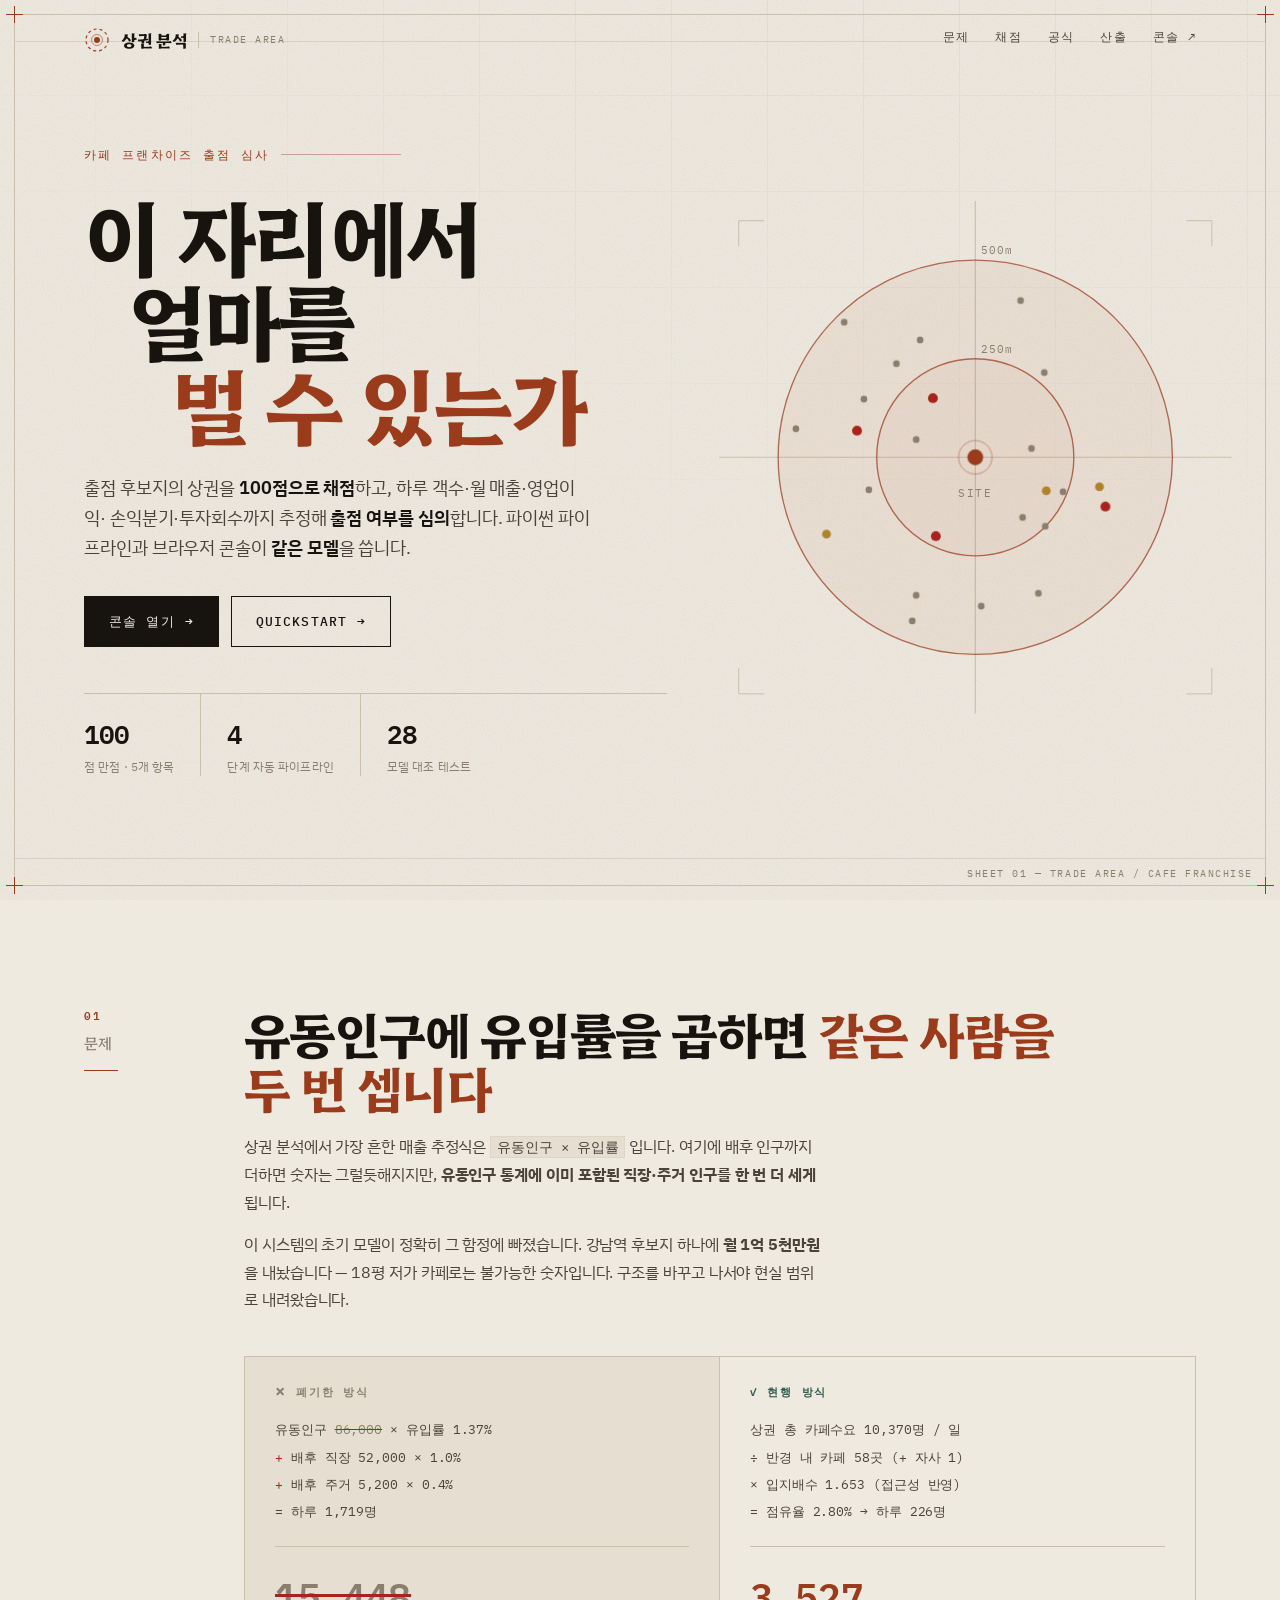
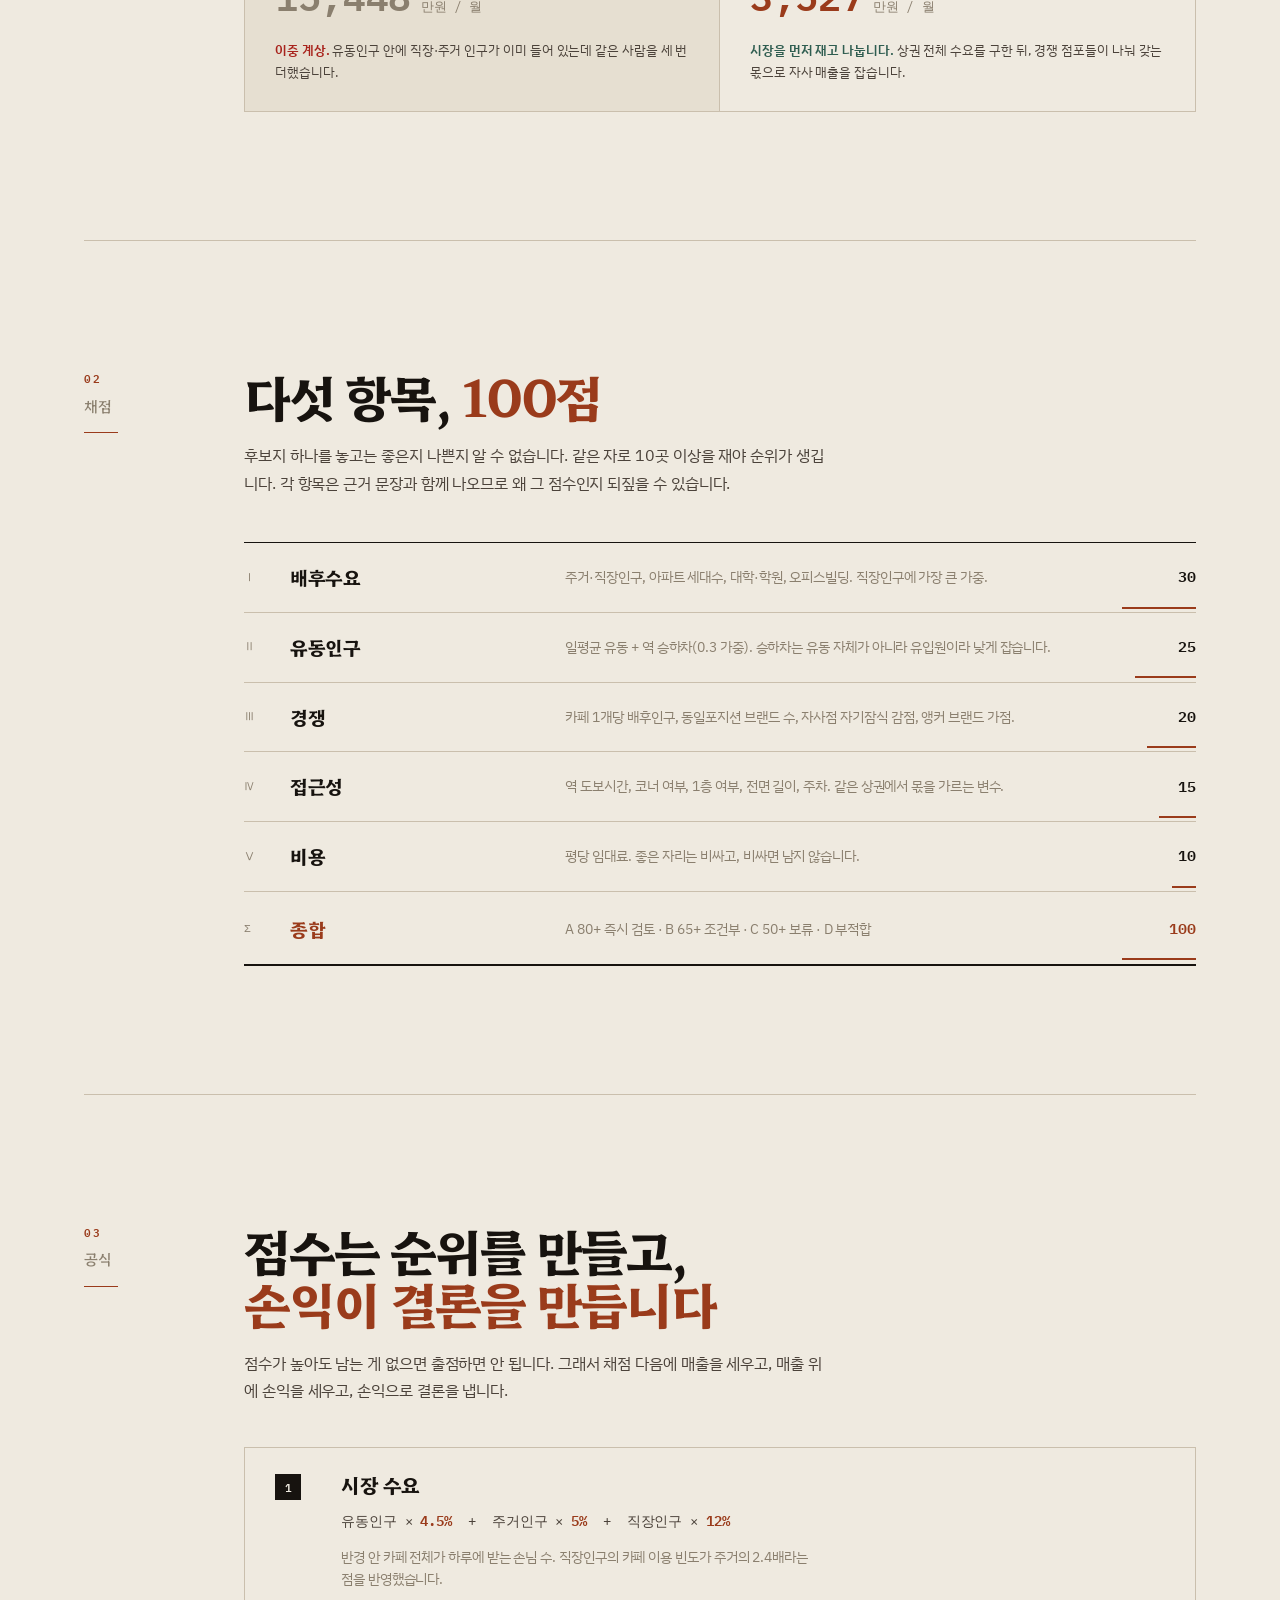
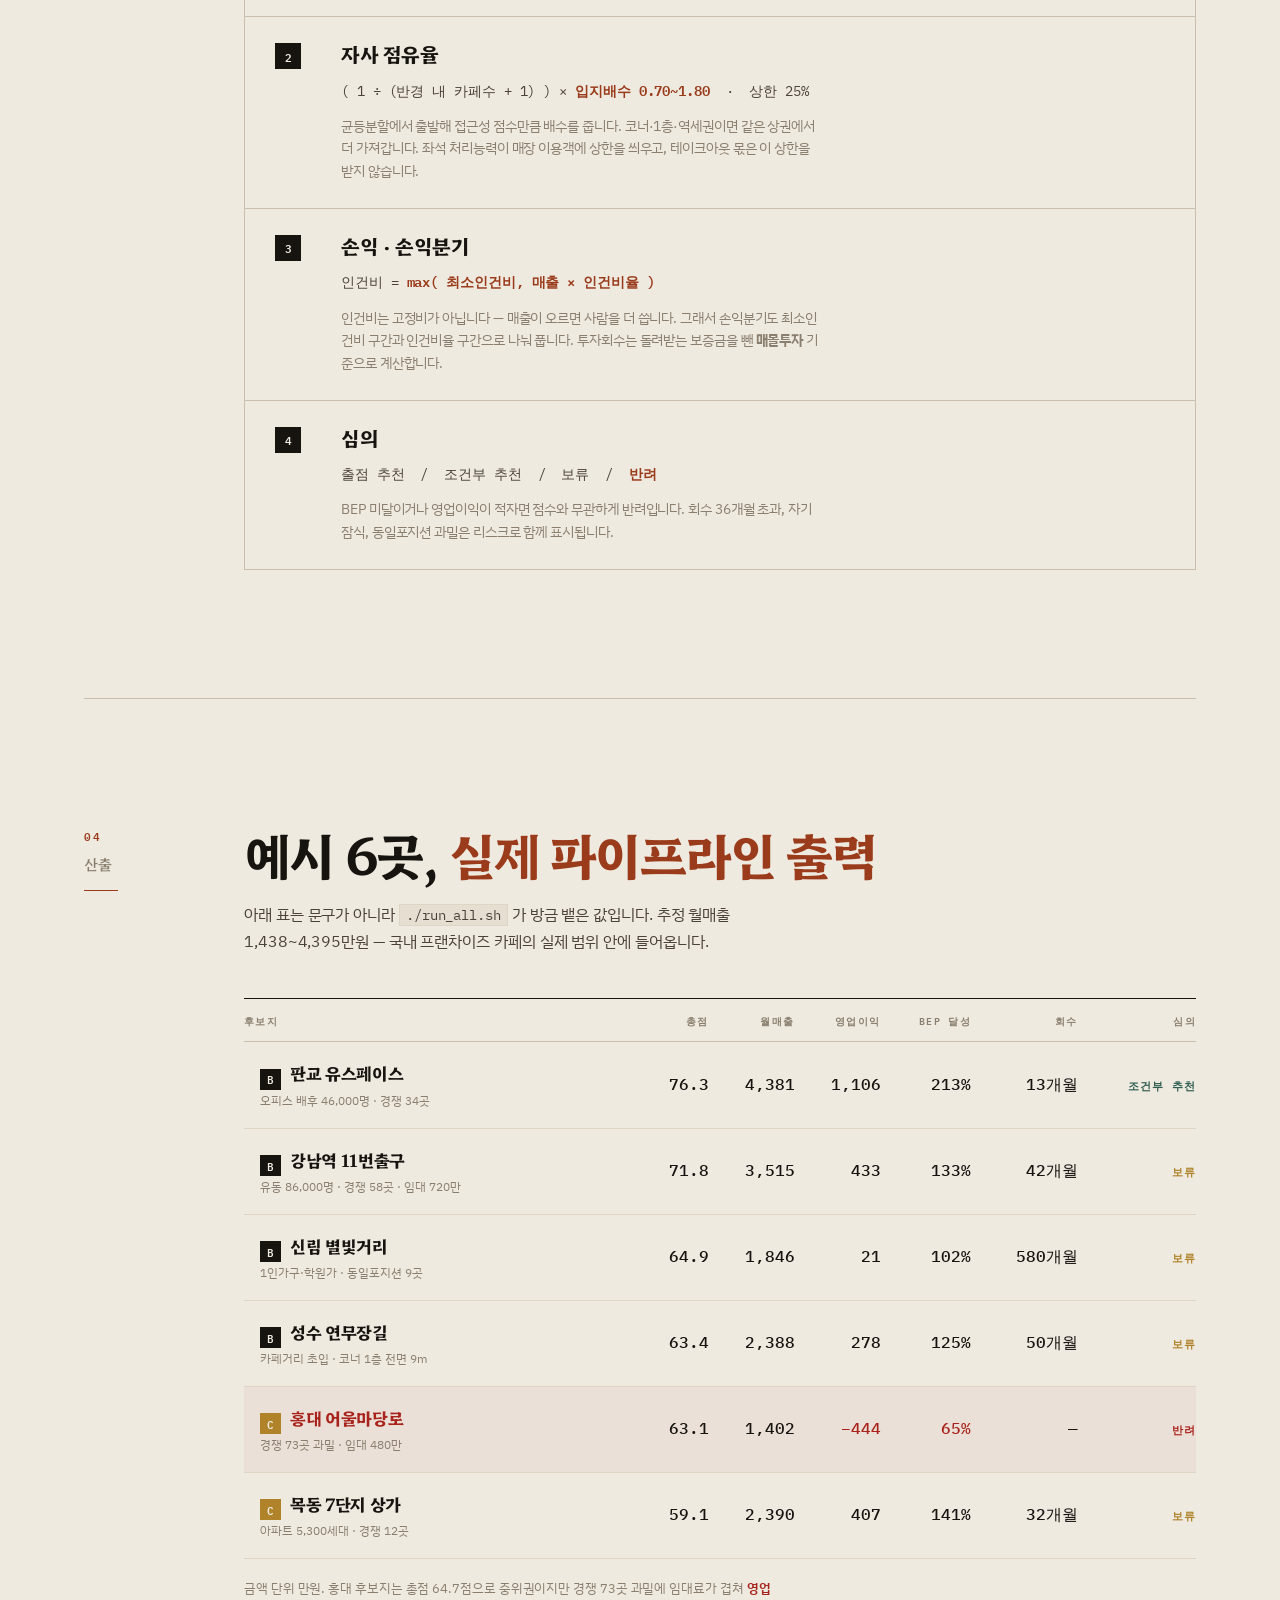
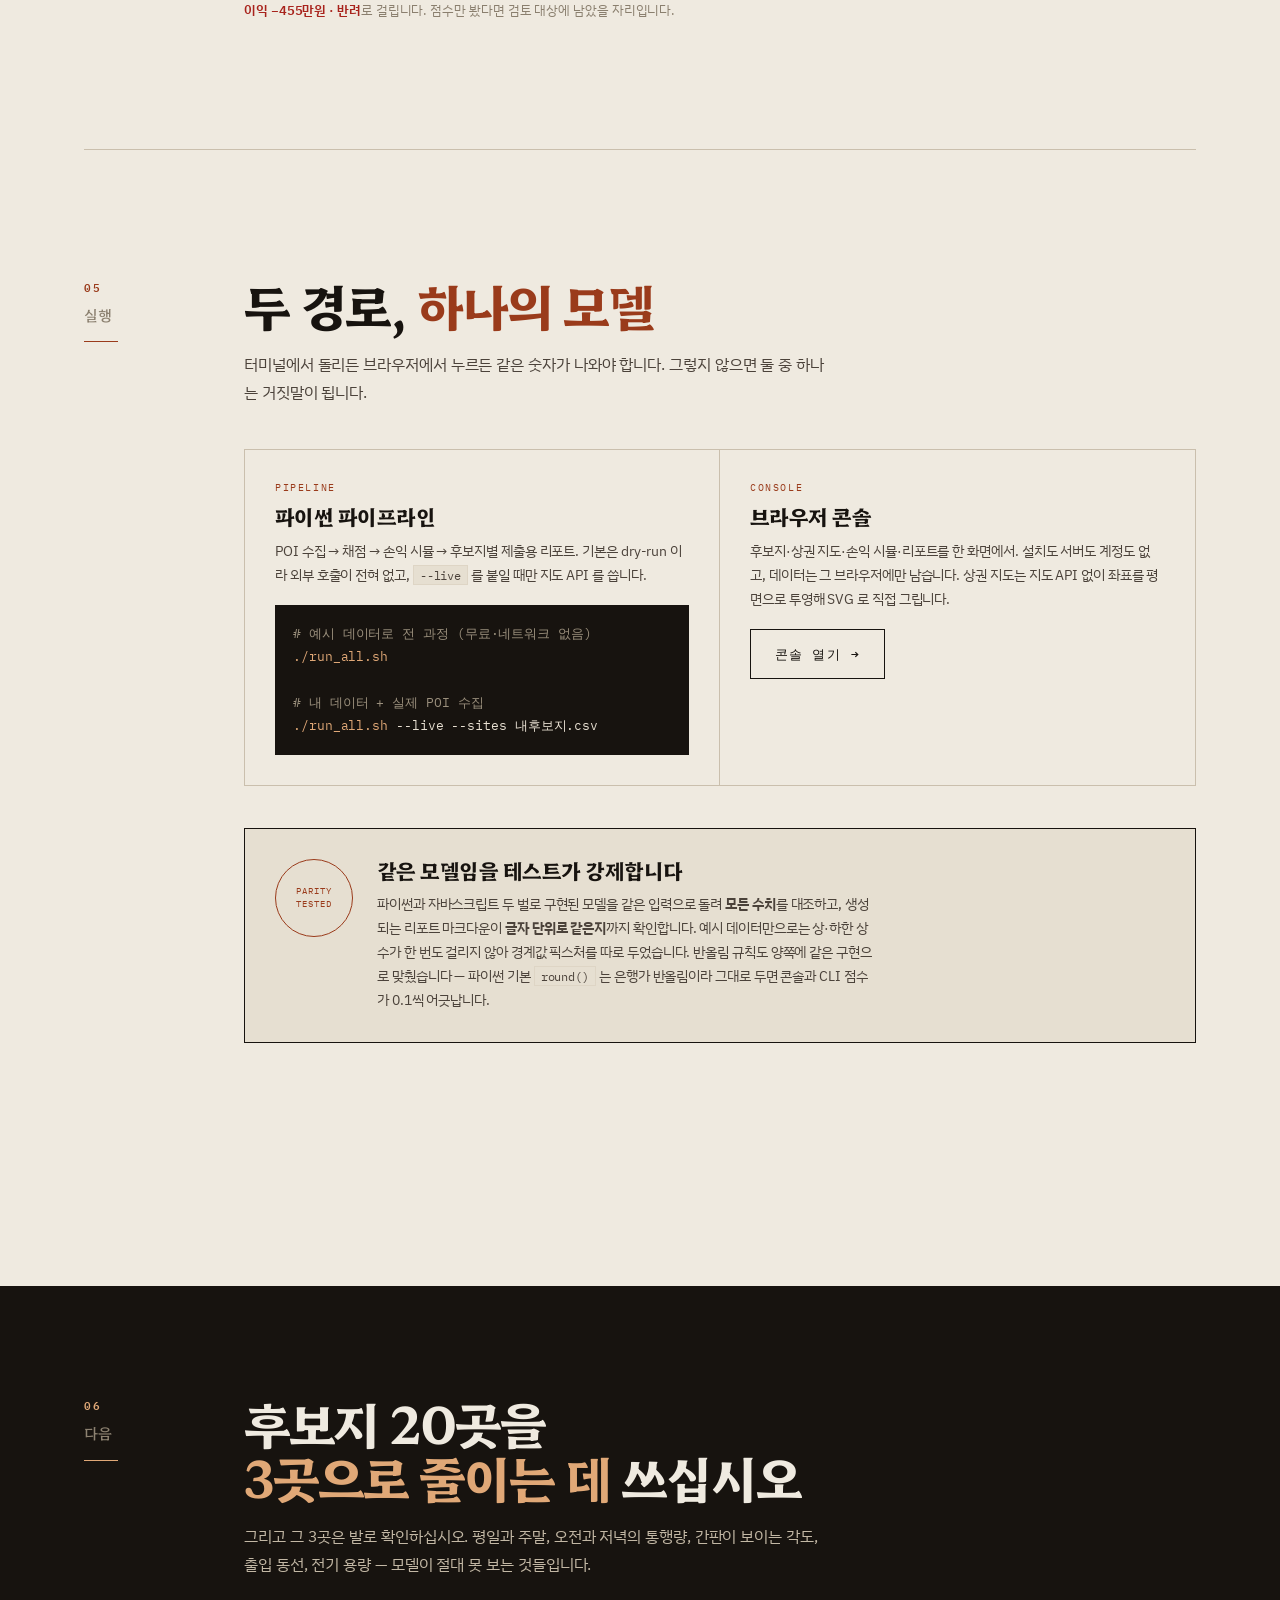
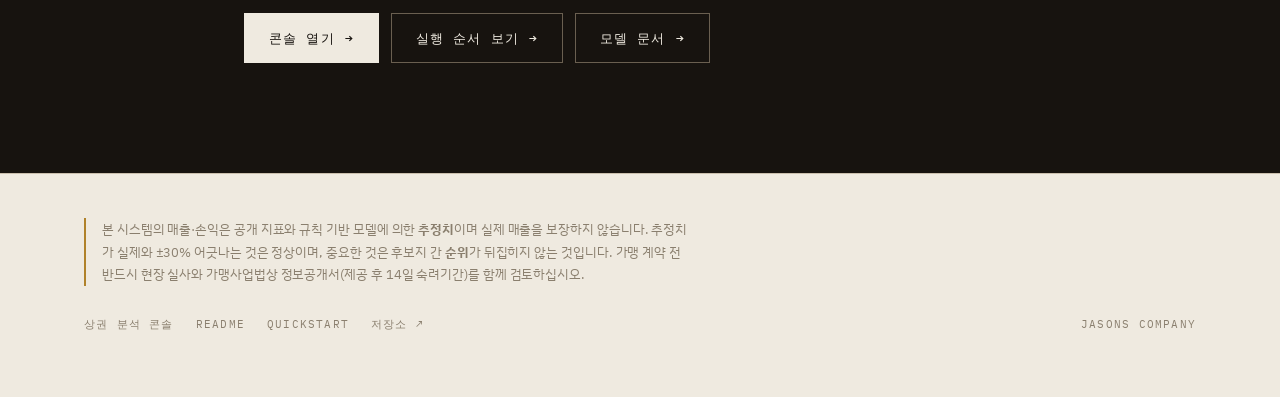
==== cafe-trade-area/index.html @ 9505ce82 "상권 분석 소개 페이지 추가 + 콘솔 시각 언어 통일 측량 도면(land survey drawing)과 리서치 리포트를 섞은 방향으로 잡았다. 상권 분석이 곧 '땅을 재는 일'이라" ====
<!DOCTYPE html>
<html lang="ko">
<head>
<meta charset="UTF-8"/>
<meta name="viewport" content="width=device-width, initial-scale=1.0"/>
<title>상권 분석 · 카페 프랜차이즈 출점 심사</title>
<meta name="description" content="출점 후보지의 상권을 100점으로 채점하고 매출·손익·투자회수를 추정해 출점 여부를 심의합니다. 파이썬 파이프라인과 브라우저 콘솔이 같은 모델을 씁니다."/>
<meta name="color-scheme" content="light"/>
<meta property="og:title" content="상권 분석 · 카페 프랜차이즈 출점 심사"/>
<meta property="og:description" content="이 자리에서 얼마를 벌 수 있는가 — 후보지를 100점으로 채점하고 손익까지 추정하는 출점 심사 시스템."/>
<link rel="icon" href="data:image/svg+xml,%3Csvg xmlns='http://www.w3.org/2000/svg' viewBox='0 0 32 32'%3E%3Crect width='32' height='32' fill='%23efeae0'/%3E%3Ccircle cx='16' cy='16' r='11' fill='none' stroke='%239a3b1b' stroke-width='1.4' stroke-dasharray='3 3'/%3E%3Ccircle cx='16' cy='16' r='3.6' fill='%239a3b1b'/%3E%3C/svg%3E"/>
<link rel="preconnect" href="https://fonts.googleapis.com"/>
<link rel="preconnect" href="https://fonts.gstatic.com" crossorigin/>
<link href="https://fonts.googleapis.com/css2?family=Hahmlet:wght@300;500;700;900&family=IBM+Plex+Mono:wght@400;500;600&family=IBM+Plex+Sans+KR:wght@400;500;600;700&display=swap" rel="stylesheet"/>
<style>
/* ═══════════════════════════════════════════════════════════════
   측량 도면 × 리서치 리포트
   종이 바탕 · 잉크 먹색 · 로스트 시에나 단일 시그널.
   수치는 전부 모노스페이스로 조판해 도면의 계측값처럼 읽히게 한다.
   ═══════════════════════════════════════════════════════════════ */
:root{
  --paper:#efeae0;      --paper-2:#e6dfd1;   --paper-3:#dcd3c2;
  --ink:#17130f;        --ink-soft:#4b423a;  --ink-mute:#8a7f6e;
  --rule:#cabfad;       --rule-soft:#ded5c5;
  --roast:#9a3b1b;      --roast-deep:#6f2911;
  --survey:#2f5d50;     --ochre:#b0822a;     --alert:#a8231c;

  --serif:'Hahmlet','Nanum Myeongjo','Apple SD Gothic Neo','Batang',serif;
  --sans:'IBM Plex Sans KR','Pretendard',-apple-system,'Malgun Gothic',sans-serif;
  --mono:'IBM Plex Mono',ui-monospace,SFMono-Regular,Menlo,monospace;

  --gut:clamp(20px,5vw,64px);
  --maxw:1240px;
}

*{box-sizing:border-box}
html{scroll-behavior:smooth}
body{
  margin:0; background:var(--paper); color:var(--ink);
  font-family:var(--sans); font-size:16px; line-height:1.62;
  -webkit-font-smoothing:antialiased; letter-spacing:-.005em;
  overflow-x:hidden;
}
a{color:inherit;text-decoration:none}
h1,h2,h3,h4{margin:0;font-family:var(--serif);font-weight:700;letter-spacing:-.03em;line-height:1.06}
p{margin:0}

/* ── 종이 결 + 도면 격자 ───────────────────────────────── */
.grain{
  position:fixed; inset:0; z-index:1; pointer-events:none; opacity:.34;
  mix-blend-mode:multiply;
  background-image:url("data:image/svg+xml,%3Csvg xmlns='http://www.w3.org/2000/svg' width='220' height='220'%3E%3Cfilter id='n'%3E%3CfeTurbulence type='fractalNoise' baseFrequency='.82' numOctaves='4' stitchTiles='stitch'/%3E%3C/filter%3E%3Crect width='220' height='220' filter='url(%23n)' opacity='.42'/%3E%3C/svg%3E");
}
.mesh{
  position:fixed; inset:0; z-index:0; pointer-events:none;
  background-image:
    repeating-linear-gradient(to right,transparent 0 95px,var(--rule-soft) 95px 96px),
    repeating-linear-gradient(to bottom,transparent 0 95px,var(--rule-soft) 95px 96px);
  opacity:.5;
  -webkit-mask-image:radial-gradient(120% 90% at 70% 0%,#000 0%,transparent 72%);
          mask-image:radial-gradient(120% 90% at 70% 0%,#000 0%,transparent 72%);
}

/* ── 도면 시트 테두리(모서리 십자 + 눈금) ───────────────── */
.sheet{position:fixed;inset:14px;z-index:3;pointer-events:none;border:1px solid var(--rule)}
.sheet::before,.sheet::after{
  content:'';position:absolute;left:0;right:0;height:1px;background:var(--rule);opacity:.55;
}
.sheet::before{top:26px} .sheet::after{bottom:26px}
.cross{position:absolute;width:17px;height:17px}
.cross::before,.cross::after{content:'';position:absolute;background:var(--roast)}
.cross::before{left:8px;top:0;width:1px;height:17px}
.cross::after{top:8px;left:0;height:1px;width:17px}
.cross.tl{top:-9px;left:-9px} .cross.tr{top:-9px;right:-9px}
.cross.bl{bottom:-9px;left:-9px} .cross.br{bottom:-9px;right:-9px}
.sheet .id{
  position:absolute;bottom:4px;right:12px;font-family:var(--mono);font-size:9.5px;
  letter-spacing:.16em;color:var(--ink-mute);text-transform:uppercase;
}
@media(max-width:820px){.sheet{display:none}}

/* ── 레이아웃 ──────────────────────────────────────────── */
.wrap{position:relative;z-index:2;max-width:var(--maxw);margin:0 auto;padding:0 var(--gut)}
section{position:relative;z-index:2}

/* 좌측 여백 칼럼(도면의 표제란처럼) */
.sec{display:grid;grid-template-columns:120px minmax(0,1fr);gap:0 40px;padding:clamp(64px,10vw,132px) 0}
.sec + .sec{border-top:1px solid var(--rule)}
.sec > .tag{position:sticky;top:44px;align-self:start}
.tag .no{
  font-family:var(--mono);font-size:11px;font-weight:600;letter-spacing:.2em;
  color:var(--roast);display:block;
}
.tag .nm{
  font-family:var(--serif);font-size:15px;font-weight:500;color:var(--ink-mute);
  margin-top:7px;display:block;letter-spacing:.02em;
}
.tag .bar{display:block;width:34px;height:1px;background:var(--roast);margin-top:14px}
.sec > *{min-width:0}
@media(max-width:900px){
  .sec{grid-template-columns:minmax(0,1fr);gap:22px}
  .sec > .tag{position:static;display:flex;align-items:baseline;gap:12px}
  .tag .nm{margin-top:0} .tag .bar{display:none}
}

/* ── 마스트헤드 ────────────────────────────────────────── */
.mast{
  position:relative;z-index:4;display:flex;align-items:center;gap:18px;
  padding:26px var(--gut) 0;max-width:var(--maxw);margin:0 auto;flex-wrap:wrap;
}
.brand{display:flex;align-items:center;gap:11px}
.brand svg{display:block}
.brand b{font-family:var(--serif);font-size:17px;font-weight:700;letter-spacing:-.02em}
.brand span{
  font-family:var(--mono);font-size:10px;letter-spacing:.15em;color:var(--ink-mute);
  text-transform:uppercase;border-left:1px solid var(--rule);padding-left:11px;
}
.mast nav{margin-left:auto;display:flex;gap:26px;align-items:center}
.mast nav a{
  font-family:var(--mono);font-size:11.5px;letter-spacing:.11em;text-transform:uppercase;
  color:var(--ink-soft);padding-bottom:3px;border-bottom:1px solid transparent;transition:.18s;
}
.mast nav a:hover{color:var(--roast);border-bottom-color:var(--roast)}
@media(max-width:700px){.mast nav{display:none}}

/* ── 히어로 ────────────────────────────────────────────── */
.hero{padding:clamp(48px,8vw,92px) 0 clamp(56px,8vw,104px)}
.hero-grid{display:grid;grid-template-columns:minmax(0,1.1fr) minmax(0,.9fr);gap:clamp(28px,4vw,52px);align-items:center}
@media(max-width:960px){.hero-grid{grid-template-columns:minmax(0,1fr)}}

.eyebrow{
  font-family:var(--mono);font-size:11.5px;letter-spacing:.2em;text-transform:uppercase;
  color:var(--roast);display:flex;align-items:center;gap:12px;
}
.eyebrow::after{content:'';height:1px;flex:1;max-width:120px;background:var(--roast);opacity:.4}

/* 계단식 3행 — 한 행을 짧게 끊어 자간을 크게 가져가되 줄바꿈이 우연에 맡겨지지 않게 한다.
   Hahmlet 은 900 에서 한글이 슬래브처럼 둔탁해져 700 으로 고정한다. */
h1{
  font-size:clamp(2.7rem,7.1vw,5.3rem);font-weight:700;line-height:.99;
  margin:28px 0 0;letter-spacing:-.042em;
}
h1 span{display:block}
h1 .l2{padding-left:clamp(0px,3.4vw,58px)}
h1 .l3{padding-left:clamp(0px,6.8vw,116px);color:var(--roast)}
.lede{
  margin-top:28px;max-width:46ch;font-size:clamp(15.5px,1.5vw,17.5px);
  color:var(--ink-soft);line-height:1.72;
}
.lede b{color:var(--ink);font-weight:600}

.acts{display:flex;gap:12px;margin-top:34px;flex-wrap:wrap}
.btn{
  font-family:var(--mono);font-size:12.5px;font-weight:500;letter-spacing:.09em;
  text-transform:uppercase;padding:14px 24px;border:1px solid var(--ink);
  display:inline-flex;align-items:center;gap:10px;transition:.2s;background:transparent;
}
.btn .ar{transition:transform .22s}
.btn:hover .ar{transform:translateX(4px)}
.btn.solid{background:var(--ink);color:var(--paper);border-color:var(--ink)}
.btn.solid:hover{background:var(--roast);border-color:var(--roast)}
.btn.line:hover{border-color:var(--roast);color:var(--roast)}

.facts{
  display:flex;gap:0;margin-top:46px;border-top:1px solid var(--rule);flex-wrap:wrap;
}
.fact{padding:18px 26px 0 0;margin-right:26px;border-right:1px solid var(--rule);flex:0 0 auto}
.fact:last-child{border-right:0}
.fact b{display:block;font-family:var(--mono);font-size:26px;font-weight:600;letter-spacing:-.03em}
.fact span{display:block;font-size:12px;color:var(--ink-mute);margin-top:3px;letter-spacing:.01em}

/* ── 히어로 도면 ───────────────────────────────────────── */
.plat{position:relative;margin-right:calc(var(--gut) * -.55)}
@media(max-width:960px){.plat{margin-right:0;max-width:440px}}
.plat svg{width:100%;height:auto;overflow:visible}
.ring{fill:none;stroke:var(--roast);stroke-width:1.4;stroke-dasharray:6 6;opacity:.72}
.ring-anim{stroke-dasharray:1257;stroke-dashoffset:1257;animation:draw 1.5s cubic-bezier(.22,.9,.3,1) .25s forwards}
.ring-anim.inner{stroke-dasharray:629;stroke-dashoffset:629;animation-delay:.45s;animation-duration:1.2s}
@keyframes draw{to{stroke-dashoffset:0}}
.axis{stroke:var(--rule);stroke-width:1.2}
.axis-anim{stroke-dasharray:520;stroke-dashoffset:520;animation:draw 1.1s ease-out .1s forwards}
.poi{opacity:0;animation:pop .5s cubic-bezier(.34,1.56,.64,1) forwards}
@keyframes pop{from{opacity:0;transform:scale(.2)}to{opacity:1;transform:scale(1)}}
.mk{font-family:var(--mono);font-size:11px;fill:var(--ink-mute);letter-spacing:.1em}
.mk-anim{opacity:0;animation:fade .6s ease-out forwards}
@keyframes fade{to{opacity:1}}
.core{transform-origin:center;animation:pulse 3.4s ease-in-out 1.8s infinite}
@keyframes pulse{0%,100%{transform:scale(1)}50%{transform:scale(1.09)}}

/* ── 본문 타이포 ───────────────────────────────────────── */
h2{font-size:clamp(2rem,4.2vw,3.15rem);font-weight:700;letter-spacing:-.04em;max-width:22ch}
h2 .hl{color:var(--roast)}
.sub{margin-top:20px;max-width:58ch;color:var(--ink-soft);font-size:16px;line-height:1.74}
.sub + .sub{margin-top:14px}
code{
  font-family:var(--mono);font-size:.88em;background:var(--paper-2);
  border:1px solid var(--rule-soft);padding:1px 6px;white-space:nowrap;
}

/* ── 대조(폐기 vs 현행) ────────────────────────────────── */
.vs{display:grid;grid-template-columns:minmax(0,1fr) minmax(0,1fr);gap:0;margin-top:42px;border:1px solid var(--rule)}
@media(max-width:800px){.vs{grid-template-columns:minmax(0,1fr)}}
.vs > div{padding:28px 30px;min-width:0}
.vs .old{background:var(--paper-2);border-right:1px solid var(--rule);position:relative}
@media(max-width:800px){.vs .old{border-right:0;border-bottom:1px solid var(--rule)}}
.vs h4{
  font-family:var(--mono);font-size:10.5px;font-weight:600;letter-spacing:.18em;
  text-transform:uppercase;display:flex;align-items:center;gap:8px;
}
.vs .old h4{color:var(--ink-mute)}
.vs .new h4{color:var(--survey)}
.calc{margin-top:20px;font-family:var(--mono);font-size:13px;line-height:2.1;color:var(--ink-soft)}
.calc s{color:var(--ink-mute);text-decoration-color:var(--alert);text-decoration-thickness:1px}
.out{
  margin-top:20px;padding-top:18px;border-top:1px solid var(--rule);
  font-family:var(--mono);font-weight:600;letter-spacing:-.02em;
  display:flex;align-items:baseline;gap:10px;flex-wrap:wrap;
}
.out .n{font-size:clamp(26px,3.6vw,38px)}
.vs .old .out .n{color:var(--ink-mute);text-decoration:line-through;text-decoration-color:var(--alert)}
.vs .new .out .n{color:var(--roast)}
.out .u{font-size:13px;color:var(--ink-mute);font-weight:400}
.verdict{margin-top:14px;font-size:13px;line-height:1.65;color:var(--ink-soft)}
.verdict b{color:var(--alert);font-weight:600}
.vs .new .verdict b{color:var(--survey)}

/* ── 채점 항목 ─────────────────────────────────────────── */
.rubric{margin-top:44px;border-top:1px solid var(--ink)}
.row{
  display:grid;grid-template-columns:26px minmax(96px,1fr) minmax(0,2.1fr) 74px;
  gap:20px;align-items:center;padding:19px 0;border-bottom:1px solid var(--rule);
}
@media(max-width:760px){
  .row{grid-template-columns:22px 1fr 60px;gap:12px}
  .row .desc{grid-column:2/-1;grid-row:2}
}
.row .i{font-family:var(--mono);font-size:11px;color:var(--ink-mute)}
.row .nm{font-family:var(--serif);font-size:19px;font-weight:700;letter-spacing:-.02em}
.row .desc{font-size:13.5px;color:var(--ink-mute);line-height:1.55}
.row .pt{text-align:right;font-family:var(--mono);font-weight:600;font-size:15px;position:relative}
.row .pt::after{
  content:'';position:absolute;right:0;bottom:-19px;height:2px;background:var(--roast);
  width:var(--w,0);transition:width 1s cubic-bezier(.22,.9,.3,1);
}
.rubric.on .row .pt::after{width:var(--w)}
.row.total{border-bottom:2px solid var(--ink);padding-top:22px}
.row.total .nm,.row.total .pt{color:var(--roast)}

/* ── 공식 ──────────────────────────────────────────────── */
.formula{margin-top:42px;display:grid;gap:1px;background:var(--rule);border:1px solid var(--rule)}
.step{background:var(--paper);padding:26px 30px;display:grid;grid-template-columns:44px minmax(0,1fr);gap:22px;align-items:start}
@media(max-width:700px){.step{grid-template-columns:minmax(0,1fr);gap:12px}}
.step .s{
  font-family:var(--mono);font-size:11px;font-weight:600;color:var(--paper);
  background:var(--ink);width:26px;height:26px;display:grid;place-items:center;
}
.step h4{font-family:var(--serif);font-size:20px;font-weight:700;letter-spacing:-.02em}
.step .eq{
  margin-top:12px;font-family:var(--mono);font-size:13.5px;line-height:1.95;
  color:var(--ink-soft);word-break:keep-all;
}
.step .eq b{color:var(--roast);font-weight:600}
.step .note{margin-top:11px;font-size:13.5px;color:var(--ink-mute);line-height:1.66;max-width:60ch}

/* ── 산출 테이블 ───────────────────────────────────────── */
.tbl-wrap{margin-top:42px;overflow-x:auto;border-top:1px solid var(--ink)}
table{border-collapse:collapse;width:100%;min-width:720px}
th{
  font-family:var(--mono);font-size:10px;font-weight:600;letter-spacing:.14em;
  text-transform:uppercase;color:var(--ink-mute);text-align:left;
  padding:13px 12px 13px 0;border-bottom:1px solid var(--rule);white-space:nowrap;
}
th.n,td.n{text-align:right;padding-right:0}
td{padding:17px 12px 17px 0;border-bottom:1px solid var(--rule-soft);vertical-align:middle}
td.n{font-family:var(--mono);font-weight:500;font-variant-numeric:tabular-nums}
tbody tr{transition:background .16s}
tbody tr:hover{background:var(--paper-2)}
tbody tr td:first-child{position:relative;padding-left:16px}
tbody tr td:first-child::before{
  content:'';position:absolute;left:0;top:0;bottom:0;width:2px;background:var(--roast);
  transform:scaleY(0);transform-origin:center;transition:transform .2s;
}
tbody tr:hover td:first-child::before{transform:scaleY(1)}
.site{font-family:var(--serif);font-size:17px;font-weight:700;letter-spacing:-.02em}
.site small{display:block;font-family:var(--sans);font-size:11.5px;font-weight:400;color:var(--ink-mute);letter-spacing:0;margin-top:2px}
.gr{
  display:inline-grid;place-items:center;width:21px;height:21px;font-family:var(--mono);
  font-size:11px;font-weight:600;color:var(--paper);vertical-align:-4px;margin-right:9px;
}
.gr.A{background:var(--survey)} .gr.B{background:var(--ink)}
.gr.C{background:var(--ochre)} .gr.D{background:var(--alert)}
.neg{color:var(--alert)}
.vd{font-family:var(--mono);font-size:10.5px;font-weight:600;letter-spacing:.1em;white-space:nowrap}
.vd.pass{color:var(--survey)} .vd.hold{color:var(--ochre)} .vd.deny{color:var(--alert)}
tr.denied{background:rgba(168,35,28,.045)}
tr.denied .site{color:var(--alert)}
.tbl-note{margin-top:18px;font-size:13px;color:var(--ink-mute);line-height:1.7;max-width:66ch}
.tbl-note b{color:var(--alert);font-weight:600}

/* ── 실행 경로 ─────────────────────────────────────────── */
.paths{display:grid;grid-template-columns:minmax(0,1fr) minmax(0,1fr);gap:0;margin-top:42px;border:1px solid var(--rule)}
@media(max-width:800px){.paths{grid-template-columns:minmax(0,1fr)}}
.path{padding:30px;min-width:0}
.path:first-child{border-right:1px solid var(--rule)}
@media(max-width:800px){.path:first-child{border-right:0;border-bottom:1px solid var(--rule)}}
.path h4{font-family:var(--serif);font-size:21px;font-weight:700;letter-spacing:-.025em}
.path .kick{font-family:var(--mono);font-size:10px;letter-spacing:.16em;text-transform:uppercase;color:var(--roast);display:block;margin-bottom:9px}
.path p{margin-top:12px;font-size:14px;color:var(--ink-soft);line-height:1.7}
pre{
  margin:18px 0 0;background:var(--ink);color:#e8e0d2;padding:17px 18px;overflow-x:auto;
  font-family:var(--mono);font-size:12.5px;line-height:1.85;
}
pre .c{color:#9a8f7c}
pre .f{color:#e0a877}
.guard{
  margin-top:42px;border:1px solid var(--ink);padding:30px;background:var(--paper-2);
  display:grid;grid-template-columns:auto 1fr;gap:24px;align-items:start;
}
@media(max-width:700px){.guard{grid-template-columns:minmax(0,1fr);gap:16px}}
.guard .seal{
  width:78px;height:78px;border:1px solid var(--roast);border-radius:50%;
  display:grid;place-items:center;text-align:center;font-family:var(--mono);
  font-size:9px;line-height:1.4;letter-spacing:.1em;color:var(--roast);
}
.guard h4{font-family:var(--serif);font-size:21px;font-weight:700;letter-spacing:-.025em}
.guard p{margin-top:11px;font-size:14px;color:var(--ink-soft);line-height:1.72;max-width:62ch}

/* ── CTA ───────────────────────────────────────────────── */
.cta{
  position:relative;z-index:2;background:var(--ink);color:var(--paper);
  margin-top:clamp(64px,9vw,120px);padding:clamp(60px,9vw,110px) 0;
}
.cta h2{max-width:18ch;color:var(--paper)}
.cta h2 .hl{color:#e0a877}
.cta .sub{color:#c3b8a5}
.cta .btn{border-color:#6a5f50;color:var(--paper)}
.cta .btn.solid{background:var(--paper);color:var(--ink);border-color:var(--paper)}
.cta .btn.solid:hover{background:#e0a877;border-color:#e0a877}
.cta .btn.line:hover{border-color:#e0a877;color:#e0a877}
.cta .sec{border-top:0}
.cta .tag .no,.cta .tag .bar{color:#e0a877;background:none}
.cta .tag .bar{background:#e0a877}
.cta .tag .nm{color:#8d8271}

/* ── 푸터 ──────────────────────────────────────────────── */
footer{position:relative;z-index:2;padding:44px 0 64px;border-top:1px solid var(--rule)}
.disc{
  font-size:12.5px;color:var(--ink-mute);line-height:1.8;max-width:76ch;
  padding-left:16px;border-left:2px solid var(--ochre);
}
.fbar{
  margin-top:30px;display:flex;gap:22px;flex-wrap:wrap;align-items:center;
  font-family:var(--mono);font-size:11px;letter-spacing:.11em;text-transform:uppercase;color:var(--ink-mute);
}
.fbar a:hover{color:var(--roast)}
.fbar .sp{margin-left:auto}
@media(max-width:640px){.fbar .sp{margin-left:0}}

/* ── 스크롤 등장 ───────────────────────────────────────── */
.rv{opacity:0;transform:translateY(22px);transition:opacity .8s cubic-bezier(.22,.9,.3,1),transform .8s cubic-bezier(.22,.9,.3,1)}
.rv.in{opacity:1;transform:none}
.rv.d1{transition-delay:.09s} .rv.d2{transition-delay:.18s} .rv.d3{transition-delay:.27s}

@media(prefers-reduced-motion:reduce){
  *,*::before,*::after{animation:none!important;transition:none!important}
  .rv{opacity:1;transform:none}
  .ring-anim,.axis-anim{stroke-dashoffset:0}
  .poi,.mk-anim{opacity:1}
  .rubric .row .pt::after{width:var(--w)}
  html{scroll-behavior:auto}
}
</style>
</head>
<body>

<div class="mesh" aria-hidden="true"></div>
<div class="grain" aria-hidden="true"></div>
<div class="sheet" aria-hidden="true">
  <i class="cross tl"></i><i class="cross tr"></i><i class="cross bl"></i><i class="cross br"></i>
  <span class="id">SHEET 01 — TRADE AREA / CAFE FRANCHISE</span>
</div>

<header class="mast">
  <a class="brand" href="index.html">
    <svg width="26" height="26" viewBox="0 0 26 26" aria-hidden="true">
      <circle cx="13" cy="13" r="11" fill="none" stroke="#9a3b1b" stroke-width="1.2" stroke-dasharray="3 3"/>
      <circle cx="13" cy="13" r="5.5" fill="none" stroke="#9a3b1b" stroke-width="1" opacity=".55"/>
      <circle cx="13" cy="13" r="3" fill="#9a3b1b"/>
    </svg>
    <b>상권 분석</b><span>Trade Area</span>
  </a>
  <nav>
    <a href="#problem">문제</a>
    <a href="#score">채점</a>
    <a href="#model">공식</a>
    <a href="#proof">산출</a>
    <a href="app/index.html">콘솔 ↗</a>
  </nav>
</header>

<main class="wrap">

  <!-- ══════════ 히어로 ══════════ -->
  <section class="hero">
    <div class="hero-grid">
      <div>
        <div class="eyebrow rv">카페 프랜차이즈 출점 심사</div>
        <h1 class="rv d1"><span>이 자리에서</span><span class="l2">얼마를</span><span class="l3">벌 수 있는가</span></h1>
        <p class="lede rv d2">
          출점 후보지의 상권을 <b>100점으로 채점</b>하고, 하루 객수·월 매출·영업이익·
          손익분기·투자회수까지 추정해 <b>출점 여부를 심의</b>합니다.
          파이썬 파이프라인과 브라우저 콘솔이 <b>같은 모델</b>을 씁니다.
        </p>
        <div class="acts rv d3">
          <a class="btn solid" href="app/index.html">콘솔 열기 <span class="ar">→</span></a>
          <a class="btn line" href="QUICKSTART.md">QUICKSTART <span class="ar">→</span></a>
        </div>
        <div class="facts rv d3">
          <div class="fact"><b>100</b><span>점 만점 · 5개 항목</span></div>
          <div class="fact"><b>4</b><span>단계 자동 파이프라인</span></div>
          <div class="fact"><b>28</b><span>모델 대조 테스트</span></div>
        </div>
      </div>

      <!-- 반경 도면 -->
      <div class="plat rv d2" aria-label="후보지 반경 500미터 경쟁 분포 개념도">
        <svg viewBox="0 0 520 520" role="img">
          <title>후보지를 원점에 둔 반경 500m 경쟁 분포도</title>
          <!-- 좌표 눈금 -->
          <g stroke="#cabfad" stroke-width="1">
            <path d="M20 20h26M20 20v26M500 20h-26M500 20v26M20 500h26M20 500v-26M500 500h-26M500 500v-26"/>
          </g>
          <line class="axis axis-anim" x1="0" y1="260" x2="520" y2="260"/>
          <line class="axis axis-anim" x1="260" y1="0" x2="260" y2="520" style="animation-delay:.2s"/>
          <circle cx="260" cy="260" r="200" fill="#9a3b1b" opacity=".055"/>
          <circle cx="260" cy="260" r="100" fill="#9a3b1b" opacity=".04"/>
          <circle class="ring ring-anim" cx="260" cy="260" r="200"/>
          <circle class="ring ring-anim inner" cx="260" cy="260" r="100"/>
          <text class="mk mk-anim" x="266" y="54" style="animation-delay:1.5s">500m</text>
          <text class="mk mk-anim" x="266" y="154" style="animation-delay:1.6s">250m</text>

          <!-- 경쟁 POI: 붉은=동일포지션 · 황토=앵커 · 회색=일반 -->
          <g>
            <circle class="poi" cx="220" cy="340" r="5" fill="#a8231c" style="animation-delay:1.05s"/>
            <circle class="poi" cx="217" cy="200" r="5" fill="#a8231c" style="animation-delay:1.10s"/>
            <circle class="poi" cx="140" cy="233" r="5" fill="#a8231c" style="animation-delay:1.15s"/>
            <circle class="poi" cx="392" cy="310" r="5" fill="#a8231c" style="animation-delay:1.20s"/>
            <circle class="poi" cx="386" cy="290" r="4.5" fill="#b0822a" style="animation-delay:1.25s"/>
            <circle class="poi" cx="332" cy="294" r="4.5" fill="#b0822a" style="animation-delay:1.30s"/>
            <circle class="poi" cx="109" cy="338" r="4.5" fill="#b0822a" style="animation-delay:1.35s"/>
            <circle class="poi" cx="331" cy="330" r="3.4" fill="#8a7f6e" style="animation-delay:1.40s"/>
            <circle class="poi" cx="127" cy="123" r="3.4" fill="#8a7f6e" style="animation-delay:1.44s"/>
            <circle class="poi" cx="147" cy="201" r="3.4" fill="#8a7f6e" style="animation-delay:1.48s"/>
            <circle class="poi" cx="317" cy="251" r="3.4" fill="#8a7f6e" style="animation-delay:1.52s"/>
            <circle class="poi" cx="330" cy="174" r="3.4" fill="#8a7f6e" style="animation-delay:1.56s"/>
            <circle class="poi" cx="308" cy="321" r="3.4" fill="#8a7f6e" style="animation-delay:1.60s"/>
            <circle class="poi" cx="196" cy="426" r="3.4" fill="#8a7f6e" style="animation-delay:1.64s"/>
            <circle class="poi" cx="324" cy="398" r="3.4" fill="#8a7f6e" style="animation-delay:1.68s"/>
            <circle class="poi" cx="180" cy="165" r="3.4" fill="#8a7f6e" style="animation-delay:1.72s"/>
            <circle class="poi" cx="200" cy="242" r="3.4" fill="#8a7f6e" style="animation-delay:1.76s"/>
            <circle class="poi" cx="349" cy="295" r="3.4" fill="#8a7f6e" style="animation-delay:1.80s"/>
            <circle class="poi" cx="204" cy="141" r="3.4" fill="#8a7f6e" style="animation-delay:1.84s"/>
            <circle class="poi" cx="200" cy="400" r="3.4" fill="#8a7f6e" style="animation-delay:1.88s"/>
            <circle class="poi" cx="152" cy="293" r="3.4" fill="#8a7f6e" style="animation-delay:1.92s"/>
            <circle class="poi" cx="306" cy="101" r="3.4" fill="#8a7f6e" style="animation-delay:1.96s"/>
            <circle class="poi" cx="266" cy="411" r="3.4" fill="#8a7f6e" style="animation-delay:2.00s"/>
            <circle class="poi" cx="78" cy="231" r="3.4" fill="#8a7f6e" style="animation-delay:2.04s"/>
          </g>

          <!-- 후보지 -->
          <g class="core">
            <circle cx="260" cy="260" r="17" fill="none" stroke="#9a3b1b" stroke-width="1" opacity=".45"/>
            <circle cx="260" cy="260" r="8" fill="#9a3b1b"/>
          </g>
          <text class="mk mk-anim" x="260" y="300" text-anchor="middle" fill="#9a3b1b" style="animation-delay:2.1s;letter-spacing:.14em">SITE</text>
        </svg>
      </div>
    </div>
  </section>

  <!-- ══════════ 01 문제 ══════════ -->
  <section class="sec" id="problem">
    <div class="tag"><span class="no">01</span><span class="nm">문제</span><span class="bar"></span></div>
    <div>
      <h2 class="rv">유동인구에 유입률을 곱하면 <span class="hl">같은 사람을 두 번 셉니다</span></h2>
      <p class="sub rv d1">
        상권 분석에서 가장 흔한 매출 추정식은 <code>유동인구 × 유입률</code> 입니다.
        여기에 배후 인구까지 더하면 숫자는 그럴듯해지지만, <b>유동인구 통계에 이미 포함된
        직장·주거 인구를 한 번 더 세게</b> 됩니다.
      </p>
      <p class="sub rv d1">
        이 시스템의 초기 모델이 정확히 그 함정에 빠졌습니다. 강남역 후보지 하나에
        <b>월 1억 5천만원</b>을 내놨습니다 — 18평 저가 카페로는 불가능한 숫자입니다.
        구조를 바꾸고 나서야 현실 범위로 내려왔습니다.
      </p>

      <div class="vs rv d2">
        <div class="old">
          <h4><span>✕</span> 폐기한 방식</h4>
          <div class="calc">
            유동인구 <s>86,000</s> × 유입률 1.37%<br/>
            <span style="color:var(--alert)">+</span> 배후 직장 52,000 × 1.0%<br/>
            <span style="color:var(--alert)">+</span> 배후 주거 5,200 × 0.4%<br/>
            = 하루 1,719명
          </div>
          <div class="out"><span class="n">15,448</span><span class="u">만원 / 월</span></div>
          <p class="verdict"><b>이중 계상.</b> 유동인구 안에 직장·주거 인구가 이미 들어 있는데
            같은 사람을 세 번 더했습니다.</p>
        </div>
        <div class="new">
          <h4><span>✓</span> 현행 방식</h4>
          <div class="calc">
            상권 총 카페수요 10,370명 / 일<br/>
            ÷ 반경 내 카페 58곳 (+ 자사 1)<br/>
            × 입지배수 1.653 (접근성 반영)<br/>
            = 점유율 2.80% → 하루 226명
          </div>
          <div class="out"><span class="n">3,527</span><span class="u">만원 / 월</span></div>
          <p class="verdict"><b>시장을 먼저 재고 나눕니다.</b> 상권 전체 수요를 구한 뒤,
            경쟁 점포들이 나눠 갖는 몫으로 자사 매출을 잡습니다.</p>
        </div>
      </div>
    </div>
  </section>

  <!-- ══════════ 02 채점 ══════════ -->
  <section class="sec" id="score">
    <div class="tag"><span class="no">02</span><span class="nm">채점</span><span class="bar"></span></div>
    <div>
      <h2 class="rv">다섯 항목, <span class="hl">100점</span></h2>
      <p class="sub rv d1">
        후보지 하나를 놓고는 좋은지 나쁜지 알 수 없습니다. 같은 자로 10곳 이상을 재야
        순위가 생깁니다. 각 항목은 근거 문장과 함께 나오므로 왜 그 점수인지 되짚을 수 있습니다.
      </p>

      <div class="rubric rv d2">
        <div class="row">
          <span class="i">Ⅰ</span><span class="nm">배후수요</span>
          <span class="desc">주거·직장인구, 아파트 세대수, 대학·학원, 오피스빌딩. 직장인구에 가장 큰 가중.</span>
          <span class="pt" style="--w:100%">30</span>
        </div>
        <div class="row">
          <span class="i">Ⅱ</span><span class="nm">유동인구</span>
          <span class="desc">일평균 유동 + 역 승하차(0.3 가중). 승하차는 유동 자체가 아니라 유입원이라 낮게 잡습니다.</span>
          <span class="pt" style="--w:83%">25</span>
        </div>
        <div class="row">
          <span class="i">Ⅲ</span><span class="nm">경쟁</span>
          <span class="desc">카페 1개당 배후인구, 동일포지션 브랜드 수, 자사점 자기잠식 감점, 앵커 브랜드 가점.</span>
          <span class="pt" style="--w:66%">20</span>
        </div>
        <div class="row">
          <span class="i">Ⅳ</span><span class="nm">접근성</span>
          <span class="desc">역 도보시간, 코너 여부, 1층 여부, 전면 길이, 주차. 같은 상권에서 몫을 가르는 변수.</span>
          <span class="pt" style="--w:50%">15</span>
        </div>
        <div class="row">
          <span class="i">Ⅴ</span><span class="nm">비용</span>
          <span class="desc">평당 임대료. 좋은 자리는 비싸고, 비싸면 남지 않습니다.</span>
          <span class="pt" style="--w:33%">10</span>
        </div>
        <div class="row total">
          <span class="i">Σ</span><span class="nm">종합</span>
          <span class="desc">A 80+ 즉시 검토 · B 65+ 조건부 · C 50+ 보류 · D 부적합</span>
          <span class="pt" style="--w:100%">100</span>
        </div>
      </div>
    </div>
  </section>

  <!-- ══════════ 03 공식 ══════════ -->
  <section class="sec" id="model">
    <div class="tag"><span class="no">03</span><span class="nm">공식</span><span class="bar"></span></div>
    <div>
      <h2 class="rv">점수는 순위를 만들고,<br/><span class="hl">손익이 결론을 만듭니다</span></h2>
      <p class="sub rv d1">
        점수가 높아도 남는 게 없으면 출점하면 안 됩니다. 그래서 채점 다음에 매출을 세우고,
        매출 위에 손익을 세우고, 손익으로 결론을 냅니다.
      </p>

      <div class="formula rv d2">
        <div class="step">
          <span class="s">1</span>
          <div>
            <h4>시장 수요</h4>
            <div class="eq">유동인구 × <b>4.5%</b> &nbsp;+&nbsp; 주거인구 × <b>5%</b> &nbsp;+&nbsp; 직장인구 × <b>12%</b></div>
            <p class="note">반경 안 카페 전체가 하루에 받는 손님 수. 직장인구의 카페 이용 빈도가
              주거의 2.4배라는 점을 반영했습니다.</p>
          </div>
        </div>
        <div class="step">
          <span class="s">2</span>
          <div>
            <h4>자사 점유율</h4>
            <div class="eq">( 1 ÷ (반경 내 카페수 + 1) ) × <b>입지배수 0.70~1.80</b> &nbsp;·&nbsp; 상한 25%</div>
            <p class="note">균등분할에서 출발해 접근성 점수만큼 배수를 줍니다. 코너·1층·역세권이면
              같은 상권에서 더 가져갑니다. 좌석 처리능력이 매장 이용객에 상한을 씌우고,
              테이크아웃 몫은 이 상한을 받지 않습니다.</p>
          </div>
        </div>
        <div class="step">
          <span class="s">3</span>
          <div>
            <h4>손익 · 손익분기</h4>
            <div class="eq">인건비 = <b>max( 최소인건비, 매출 × 인건비율 )</b></div>
            <p class="note">인건비는 고정비가 아닙니다 — 매출이 오르면 사람을 더 씁니다.
              그래서 손익분기도 최소인건비 구간과 인건비율 구간으로 나눠 풉니다.
              투자회수는 돌려받는 보증금을 뺀 <b>매몰투자</b> 기준으로 계산합니다.</p>
          </div>
        </div>
        <div class="step">
          <span class="s">4</span>
          <div>
            <h4>심의</h4>
            <div class="eq">출점 추천 &nbsp;/&nbsp; 조건부 추천 &nbsp;/&nbsp; 보류 &nbsp;/&nbsp; <b>반려</b></div>
            <p class="note">BEP 미달이거나 영업이익이 적자면 점수와 무관하게 반려입니다.
              회수 36개월 초과, 자기잠식, 동일포지션 과밀은 리스크로 함께 표시됩니다.</p>
          </div>
        </div>
      </div>
    </div>
  </section>

  <!-- ══════════ 04 산출 ══════════ -->
  <section class="sec" id="proof">
    <div class="tag"><span class="no">04</span><span class="nm">산출</span><span class="bar"></span></div>
    <div>
      <h2 class="rv">예시 6곳, <span class="hl">실제 파이프라인 출력</span></h2>
      <p class="sub rv d1">
        아래 표는 문구가 아니라 <code>./run_all.sh</code> 가 방금 뱉은 값입니다.
        추정 월매출 1,438~4,395만원 — 국내 프랜차이즈 카페의 실제 범위 안에 들어옵니다.
      </p>

      <div class="tbl-wrap rv d2">
        <table>
          <thead>
            <tr>
              <th>후보지</th><th class="n">총점</th><th class="n">월매출</th>
              <th class="n">영업이익</th><th class="n">BEP 달성</th><th class="n">회수</th><th class="n">심의</th>
            </tr>
          </thead>
          <tbody>
            <tr>
              <td><span class="gr B">B</span><span class="site">판교 유스페이스<small>오피스 배후 46,000명 · 경쟁 34곳</small></span></td>
              <td class="n"><span data-cnt="76.6" data-dec="1">76.6</span></td>
              <td class="n"><span data-cnt="4395">4,395</span></td>
              <td class="n"><span data-cnt="1110">1,110</span></td>
              <td class="n">213%</td><td class="n">13개월</td>
              <td class="n"><span class="vd pass">조건부 추천</span></td>
            </tr>
            <tr>
              <td><span class="gr B">B</span><span class="site">강남역 11번출구<small>유동 86,000명 · 경쟁 58곳 · 임대 720만</small></span></td>
              <td class="n"><span data-cnt="72" data-dec="1">72.0</span></td>
              <td class="n"><span data-cnt="3527">3,527</span></td>
              <td class="n"><span data-cnt="434">434</span></td>
              <td class="n">133%</td><td class="n">42개월</td>
              <td class="n"><span class="vd hold">보류</span></td>
            </tr>
            <tr>
              <td><span class="gr B">B</span><span class="site">신림 별빛거리<small>1인가구·학원가 · 동일포지션 9곳</small></span></td>
              <td class="n"><span data-cnt="65.1" data-dec="1">65.1</span></td>
              <td class="n"><span data-cnt="1852">1,852</span></td>
              <td class="n"><span data-cnt="21">21</span></td>
              <td class="n">102%</td><td class="n">580개월</td>
              <td class="n"><span class="vd hold">보류</span></td>
            </tr>
            <tr>
              <td><span class="gr B">B</span><span class="site">성수 연무장길<small>카페거리 초입 · 코너 1층 전면 9m</small></span></td>
              <td class="n"><span data-cnt="65" data-dec="1">65.0</span></td>
              <td class="n"><span data-cnt="2449">2,449</span></td>
              <td class="n"><span data-cnt="285">285</span></td>
              <td class="n">125%</td><td class="n">50개월</td>
              <td class="n"><span class="vd hold">보류</span></td>
            </tr>
            <tr class="denied">
              <td><span class="gr C">C</span><span class="site">홍대 어울마당로<small>경쟁 73곳 과밀 · 임대 480만</small></span></td>
              <td class="n"><span data-cnt="64.7" data-dec="1">64.7</span></td>
              <td class="n"><span data-cnt="1438">1,438</span></td>
              <td class="n neg">−<span data-cnt="455">455</span></td>
              <td class="n neg">65%</td><td class="n">—</td>
              <td class="n"><span class="vd deny">반려</span></td>
            </tr>
            <tr>
              <td><span class="gr C">C</span><span class="site">목동 7단지 상가<small>아파트 5,300세대 · 경쟁 12곳</small></span></td>
              <td class="n"><span data-cnt="60.6" data-dec="1">60.6</span></td>
              <td class="n"><span data-cnt="2452">2,452</span></td>
              <td class="n"><span data-cnt="417">417</span></td>
              <td class="n">141%</td><td class="n">32개월</td>
              <td class="n"><span class="vd hold">보류</span></td>
            </tr>
          </tbody>
        </table>
      </div>
      <p class="tbl-note rv">
        금액 단위 만원. 홍대 후보지는 총점 64.7점으로 중위권이지만 경쟁 73곳 과밀에
        임대료가 겹쳐 <b>영업이익 −455만원 · 반려</b>로 걸립니다.
        점수만 봤다면 검토 대상에 남았을 자리입니다.
      </p>
    </div>
  </section>

  <!-- ══════════ 05 실행 ══════════ -->
  <section class="sec" id="run">
    <div class="tag"><span class="no">05</span><span class="nm">실행</span><span class="bar"></span></div>
    <div>
      <h2 class="rv">두 경로, <span class="hl">하나의 모델</span></h2>
      <p class="sub rv d1">
        터미널에서 돌리든 브라우저에서 누르든 같은 숫자가 나와야 합니다.
        그렇지 않으면 둘 중 하나는 거짓말이 됩니다.
      </p>

      <div class="paths rv d2">
        <div class="path">
          <span class="kick">Pipeline</span>
          <h4>파이썬 파이프라인</h4>
          <p>POI 수집 → 채점 → 손익 시뮬 → 후보지별 제출용 리포트. 기본은 dry-run 이라
            외부 호출이 전혀 없고, <code>--live</code> 를 붙일 때만 지도 API 를 씁니다.</p>
<pre><span class="c"># 예시 데이터로 전 과정 (무료·네트워크 없음)</span>
<span class="f">./run_all.sh</span>

<span class="c"># 내 데이터 + 실제 POI 수집</span>
<span class="f">./run_all.sh</span> --live --sites 내후보지.csv</pre>
        </div>
        <div class="path">
          <span class="kick">Console</span>
          <h4>브라우저 콘솔</h4>
          <p>후보지·상권 지도·손익 시뮬·리포트를 한 화면에서. 설치도 서버도 계정도 없고,
            데이터는 그 브라우저에만 남습니다. 상권 지도는 지도 API 없이 좌표를 평면으로
            투영해 SVG 로 직접 그립니다.</p>
          <div class="acts" style="margin-top:18px">
            <a class="btn line" href="app/index.html">콘솔 열기 <span class="ar">→</span></a>
          </div>
        </div>
      </div>

      <div class="guard rv d1">
        <div class="seal">PARITY<br/>TESTED</div>
        <div>
          <h4>같은 모델임을 테스트가 강제합니다</h4>
          <p>파이썬과 자바스크립트 두 벌로 구현된 모델을 같은 입력으로 돌려
            <b>모든 수치</b>를 대조하고, 생성되는 리포트 마크다운이 <b>글자 단위로 같은지</b>까지
            확인합니다. 예시 데이터만으로는 상·하한 상수가 한 번도 걸리지 않아
            경계값 픽스처를 따로 두었습니다. 반올림 규칙도 양쪽에 같은 구현으로 맞췄습니다 —
            파이썬 기본 <code>round()</code> 는 은행가 반올림이라 그대로 두면
            콘솔과 CLI 점수가 0.1씩 어긋납니다.</p>
        </div>
      </div>
    </div>
  </section>

</main>

<!-- ══════════ CTA ══════════ -->
<section class="cta">
  <div class="wrap">
    <div class="sec" style="padding:0">
      <div class="tag"><span class="no">06</span><span class="nm">다음</span><span class="bar"></span></div>
      <div>
        <h2 class="rv">후보지 20곳을<br/><span class="hl">3곳으로 줄이는 데</span> 쓰십시오</h2>
        <p class="sub rv d1">
          그리고 그 3곳은 발로 확인하십시오. 평일과 주말, 오전과 저녁의 통행량,
          간판이 보이는 각도, 출입 동선, 전기 용량 — 모델이 절대 못 보는 것들입니다.
        </p>
        <div class="acts rv d2">
          <a class="btn solid" href="app/index.html">콘솔 열기 <span class="ar">→</span></a>
          <a class="btn line" href="QUICKSTART.md">실행 순서 보기 <span class="ar">→</span></a>
          <a class="btn line" href="README.md">모델 문서 <span class="ar">→</span></a>
        </div>
      </div>
    </div>
  </div>
</section>

<footer>
  <div class="wrap">
    <p class="disc">
      본 시스템의 매출·손익은 공개 지표와 규칙 기반 모델에 의한 <b>추정치</b>이며 실제 매출을
      보장하지 않습니다. 추정치가 실제와 ±30% 어긋나는 것은 정상이며, 중요한 것은 후보지 간
      <b>순위</b>가 뒤집히지 않는 것입니다. 가맹 계약 전 반드시 현장 실사와 가맹사업법상
      정보공개서(제공 후 14일 숙려기간)를 함께 검토하십시오.
    </p>
    <div class="fbar">
      <a href="app/index.html">상권 분석 콘솔</a>
      <a href="README.md">README</a>
      <a href="QUICKSTART.md">QUICKSTART</a>
      <a href="https://github.com/JasonSJo/jasons-company" rel="noopener">저장소 ↗</a>
      <span class="sp">JASONS COMPANY</span>
    </div>
  </div>
</footer>

<script>
/* 스크롤 등장 — 한 번만 켜고 관찰 해제.
   isIntersecting 만 보면 앵커 점프·스크롤 위치 복원으로 이미 위로 지나간 요소가
   영영 숨은 채 남는다. 뷰포트 위로 지나간 것(top < 0)도 함께 켠다. */
const io = new IntersectionObserver((es) => {
  es.forEach(e => {
    if (e.isIntersecting || e.boundingClientRect.top < 0) {
      e.target.classList.add('in');
      io.unobserve(e.target);
    }
  });
}, { rootMargin: '0px 0px -12% 0px', threshold: .08 });
document.querySelectorAll('.rv').forEach(el => io.observe(el));

/* 채점표 막대는 표가 보일 때 한 번에 자란다 */
const rubric = document.querySelector('.rubric');
if (rubric) {
  new IntersectionObserver((es, o) => {
    if (es[0].isIntersecting) { rubric.classList.add('on'); o.disconnect(); }
  }, { threshold: .25 }).observe(rubric);
}

/* 표의 수치는 스크롤 진입 시 세어 올린다 (감속 곡선) */
const reduce = matchMedia('(prefers-reduced-motion: reduce)').matches;
const fmt = (v, dec) => dec
  ? v.toFixed(dec)
  : Math.round(v).toLocaleString('ko-KR');

function countUp(el) {
  const target = parseFloat(el.dataset.cnt);
  const dec = parseInt(el.dataset.dec || '0', 10);
  const dur = 1100, t0 = performance.now();
  const tick = (now) => {
    const p = Math.min(1, (now - t0) / dur);
    const e = 1 - Math.pow(1 - p, 3);          // easeOutCubic
    el.textContent = fmt(target * e, dec);
    if (p < 1) requestAnimationFrame(tick);
    else el.textContent = fmt(target, dec);
  };
  requestAnimationFrame(tick);
}

if (!reduce) {
  const nums = document.querySelectorAll('[data-cnt]');
  const nio = new IntersectionObserver((es) => {
    es.forEach(e => { if (e.isIntersecting) { countUp(e.target); nio.unobserve(e.target); } });
  }, { threshold: .6 });
  nums.forEach(n => nio.observe(n));
}
</script>
</body>
</html>
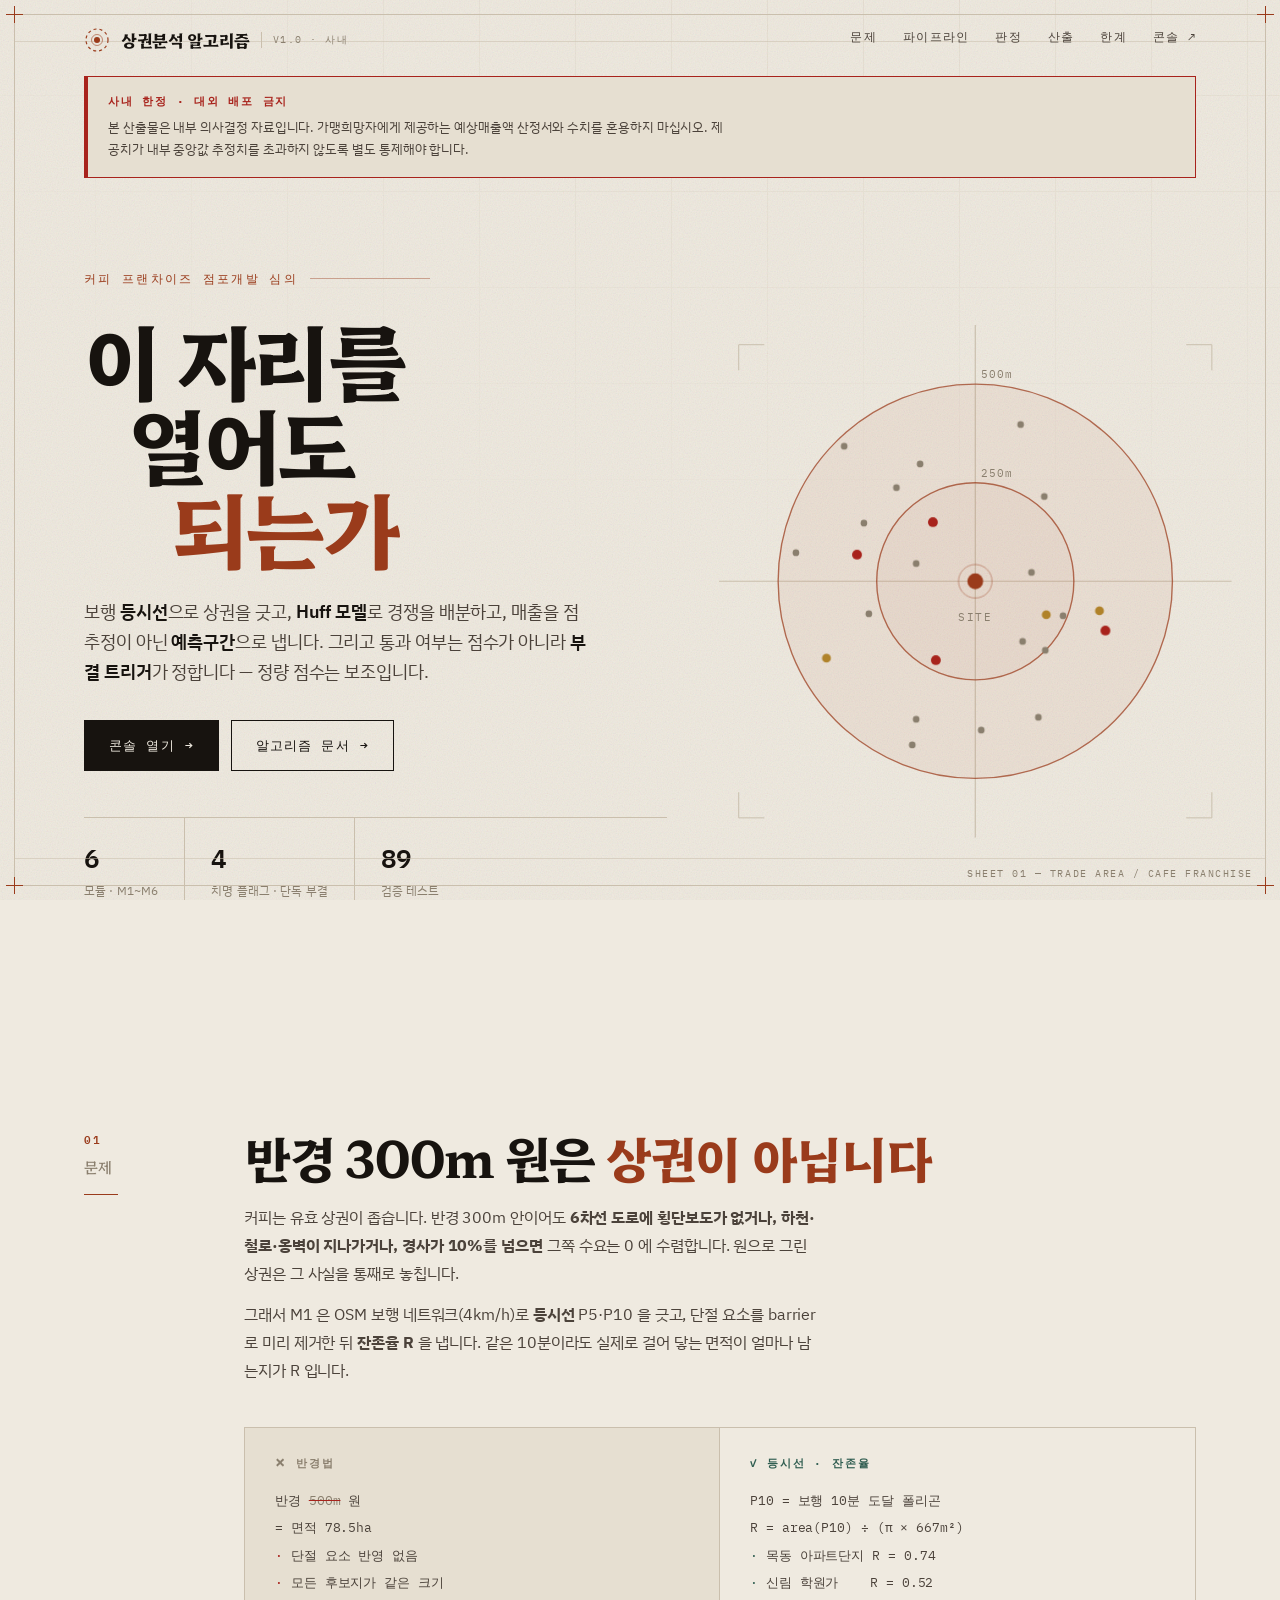
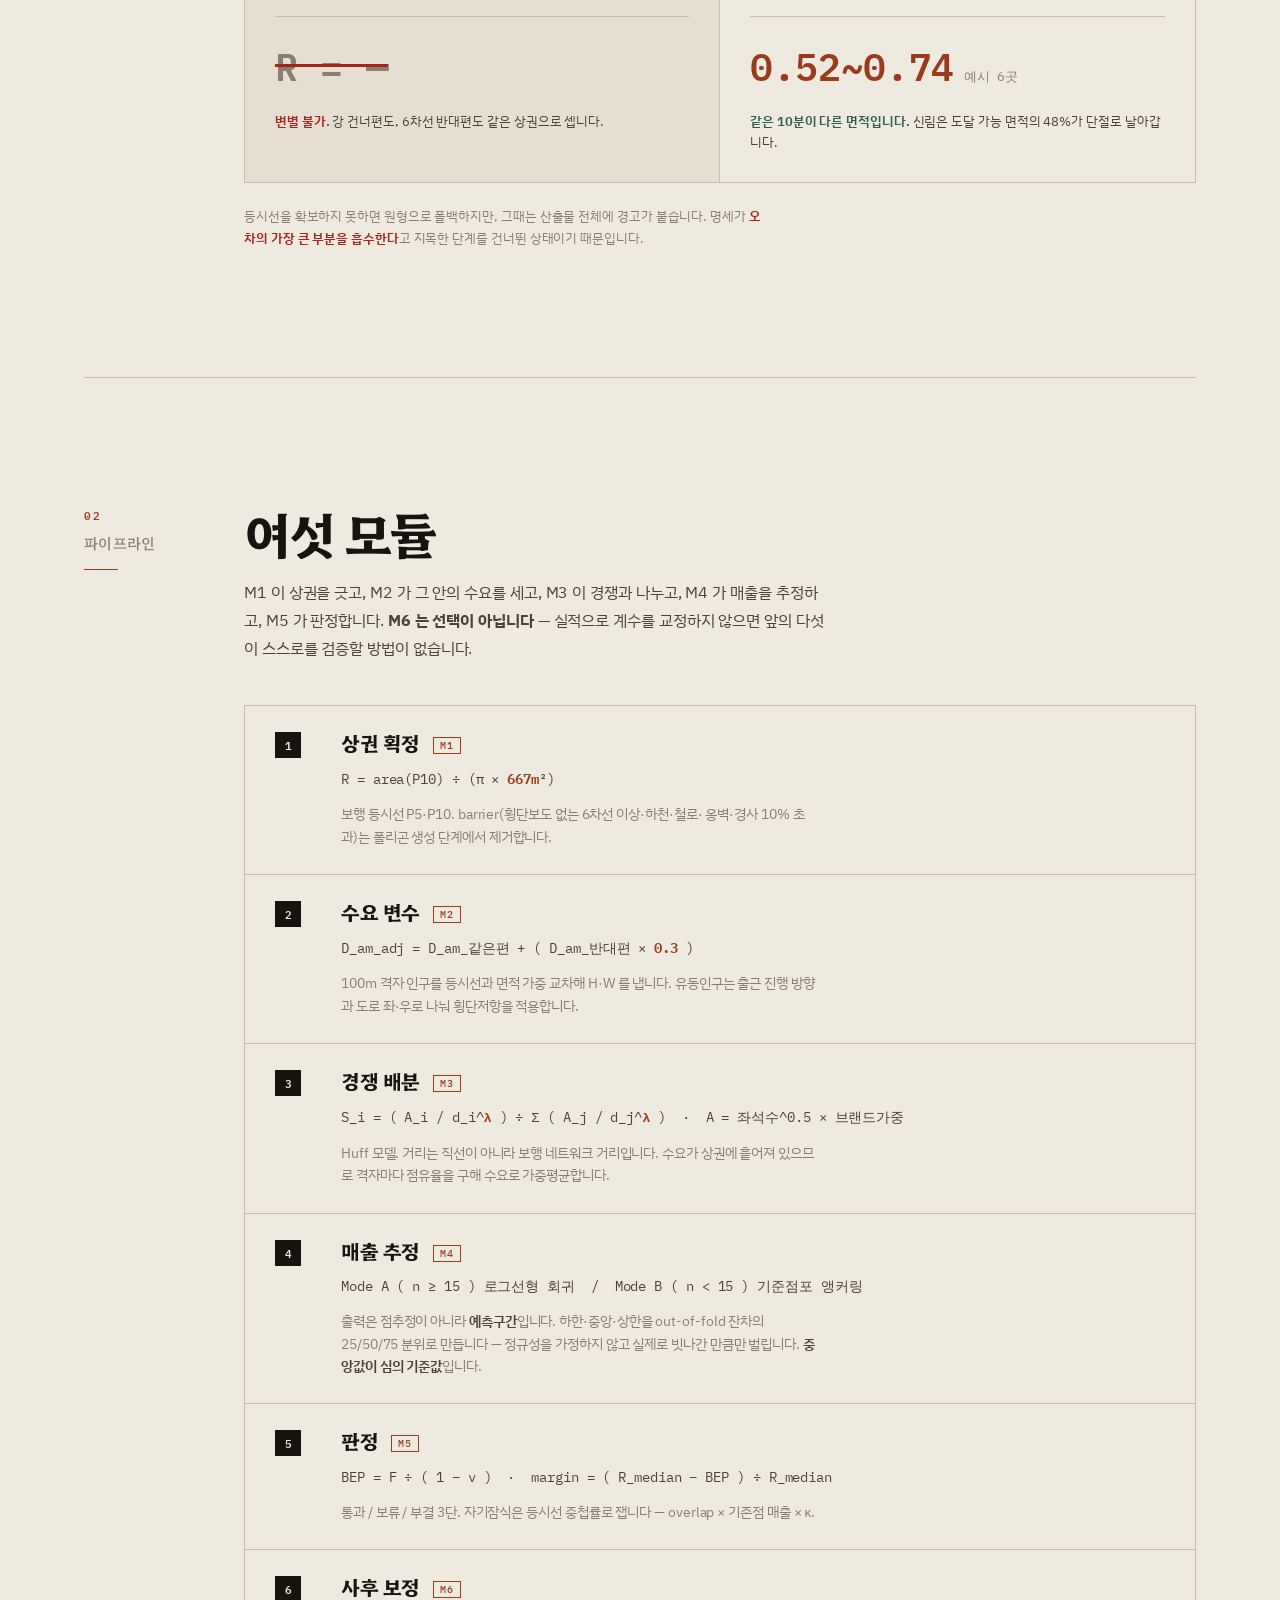
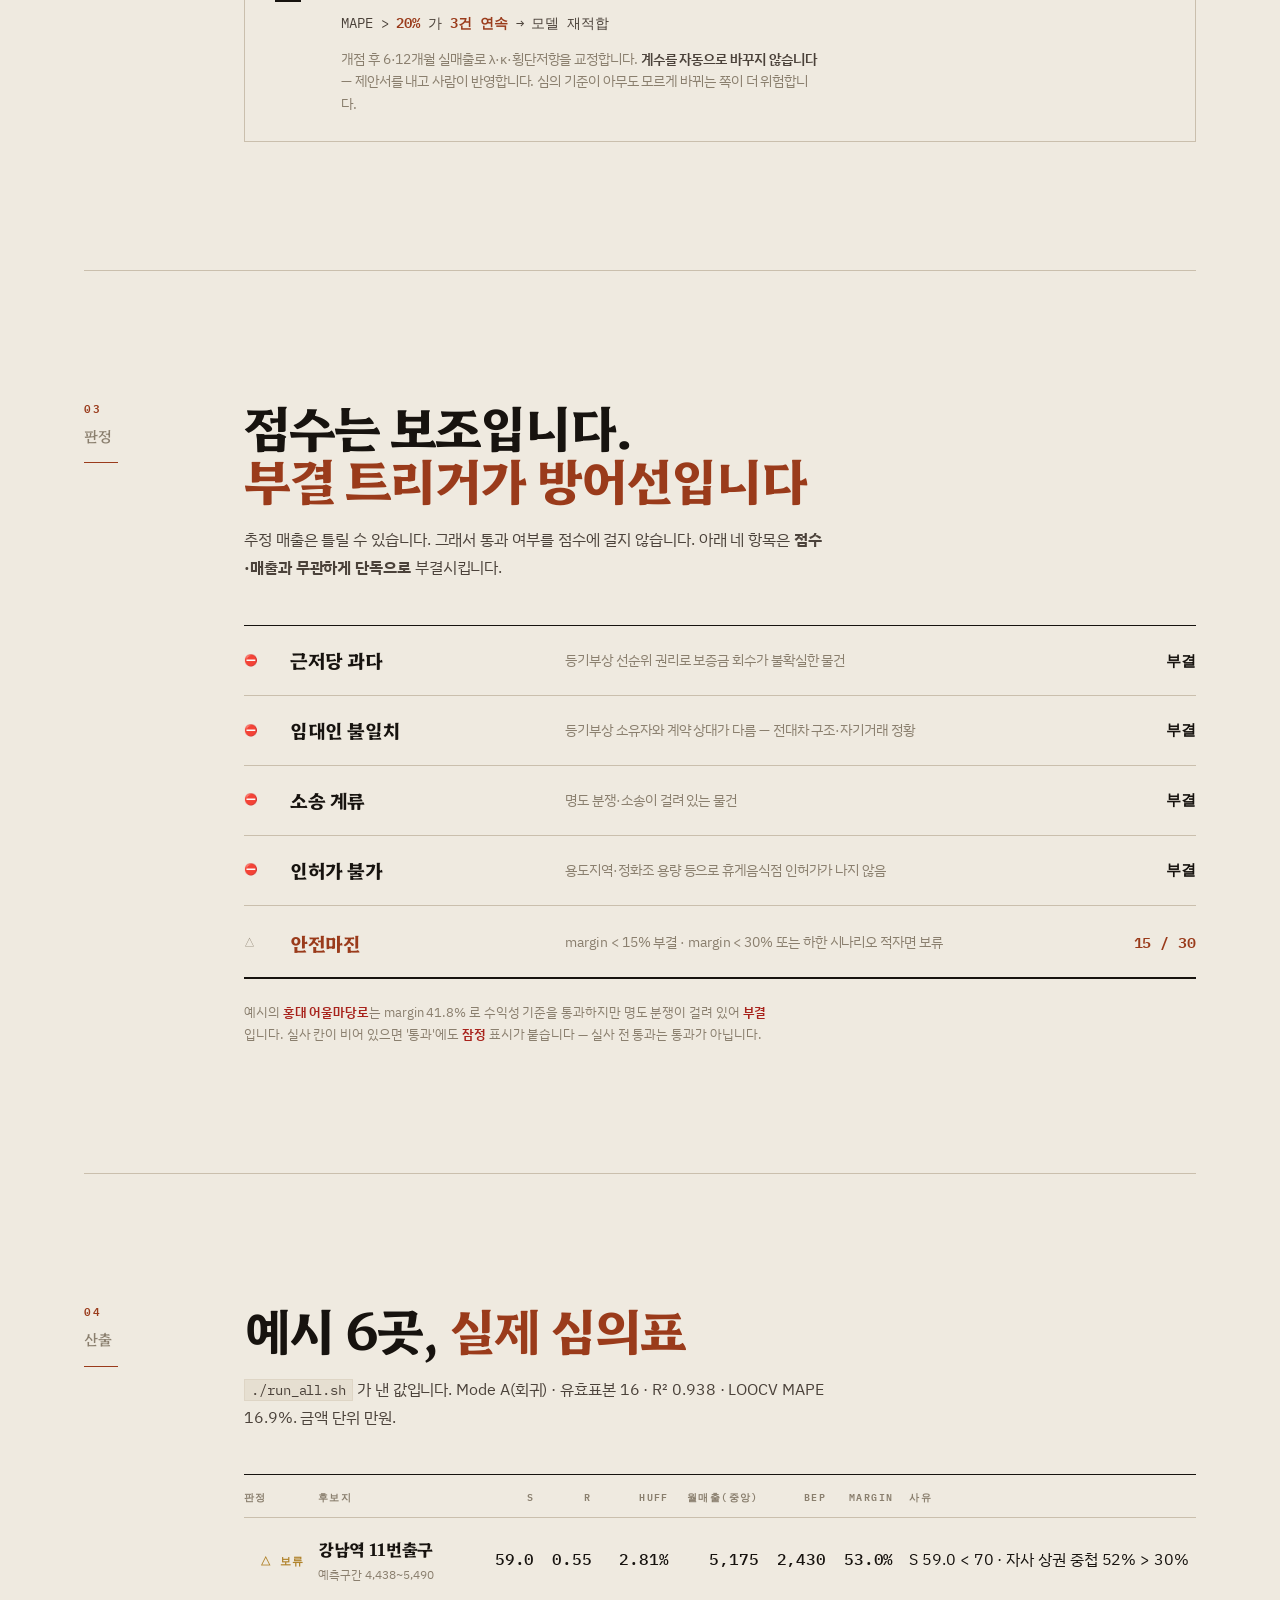
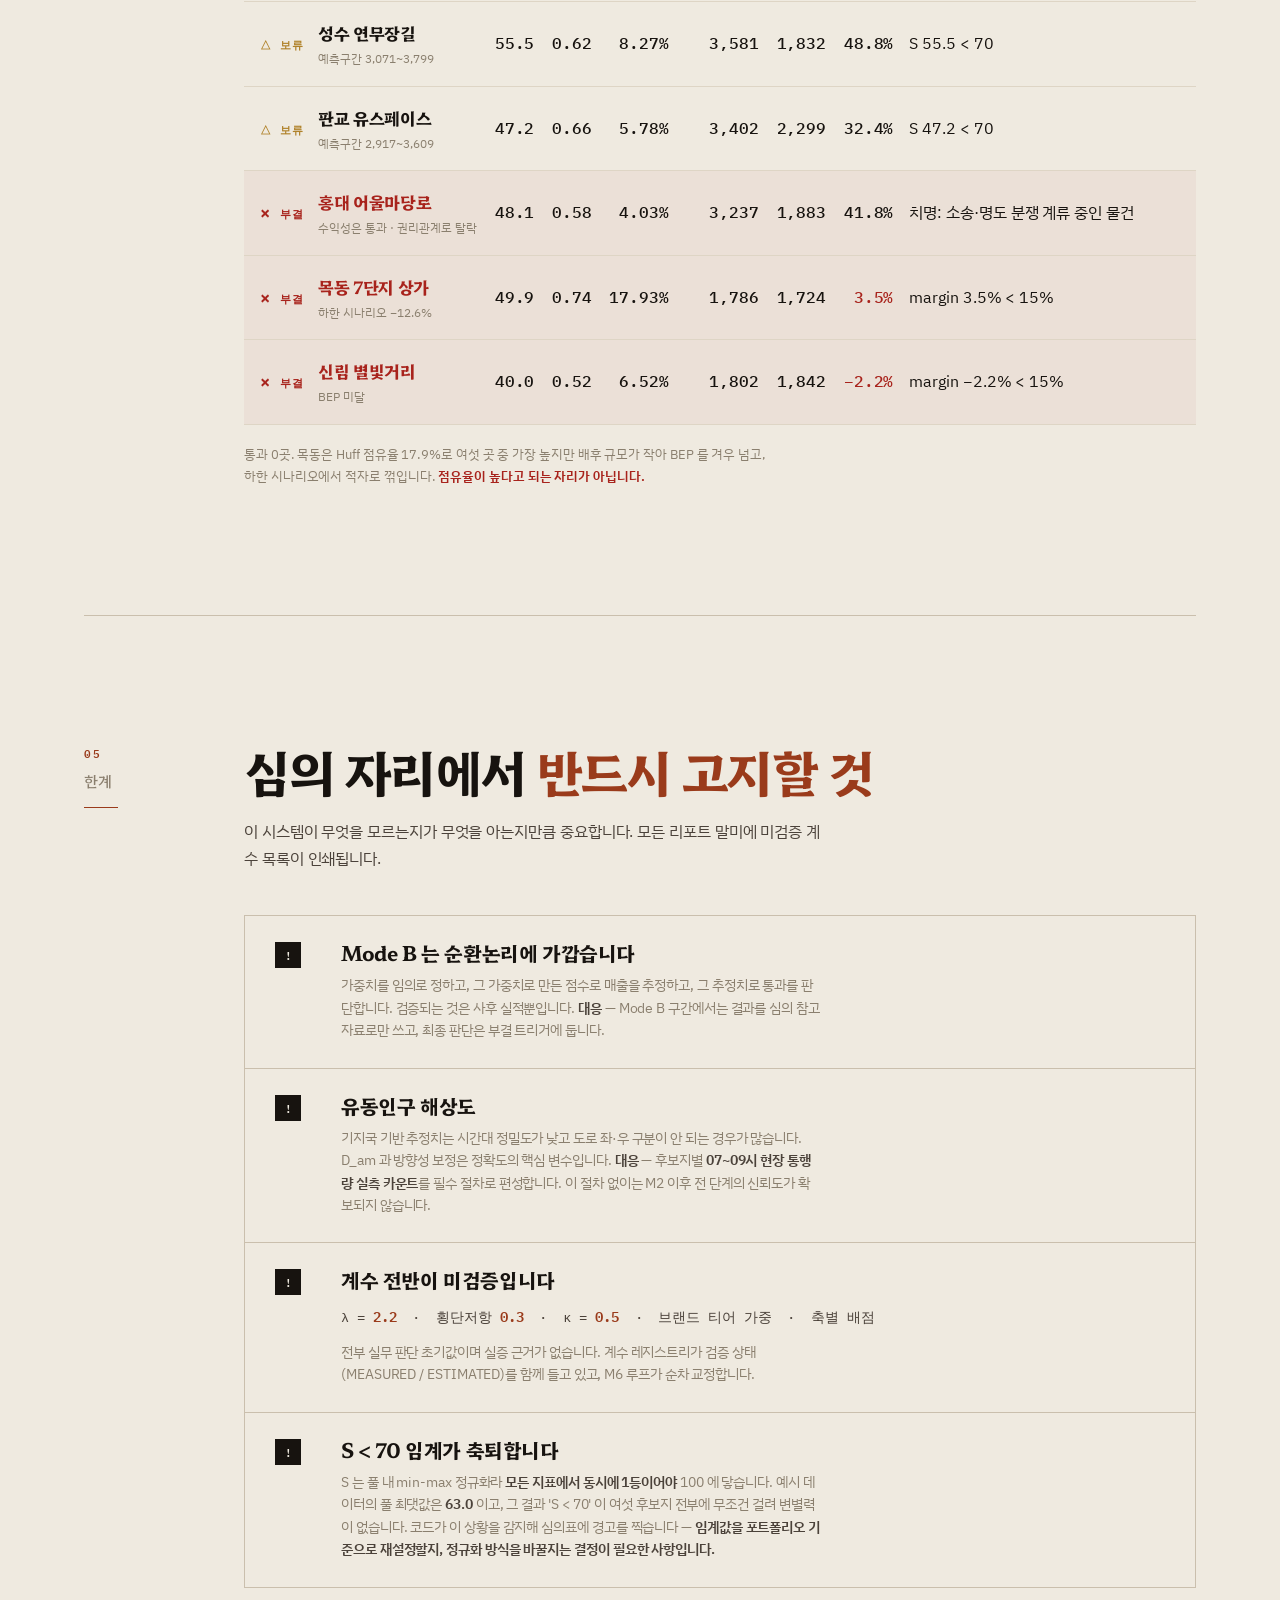
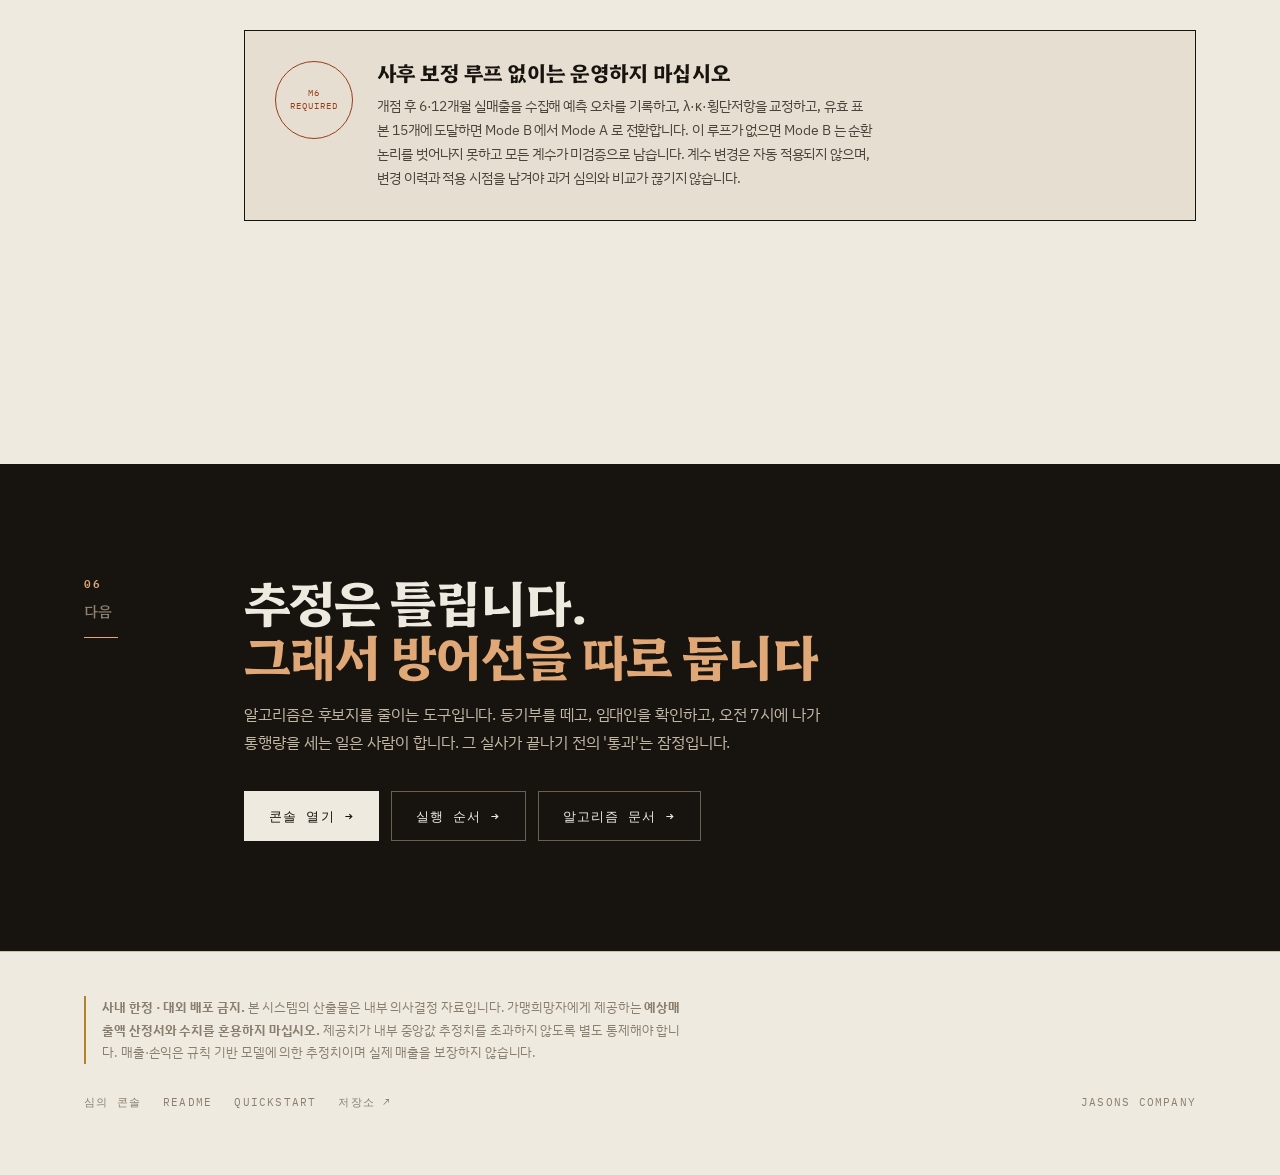
==== commit c3573530: "점포개발 심의 알고리즘 v1.0 구현 — v1 모델 전면 교체 받은 명세가 기존 모델의 M1~M5 를 전부 대체하고, 현행에 아예 없던 두 가지 (치명 플래그 · 사후 보정 루프)" ====
--- a/cafe-trade-area/index.html
+++ b/cafe-trade-area/index.html
@@ -3,11 +3,11 @@
 <head>
 <meta charset="UTF-8"/>
 <meta name="viewport" content="width=device-width, initial-scale=1.0"/>
-<title>상권 분석 · 카페 프랜차이즈 출점 심사</title>
-<meta name="description" content="출점 후보지의 상권을 100점으로 채점하고 매출·손익·투자회수를 추정해 출점 여부를 심의합니다. 파이썬 파이프라인과 브라우저 콘솔이 같은 모델을 씁니다."/>
+<title>상권분석 알고리즘 · 커피 프랜차이즈 점포개발</title>
+<meta name="description" content="등시선으로 상권을 획정하고 Huff 로 경쟁을 배분해 매출을 예측구간으로 추정한 뒤, 부결 트리거로 출점 여부를 심의하는 사내 알고리즘. M1~M6 6개 모듈."/>
 <meta name="color-scheme" content="light"/>
-<meta property="og:title" content="상권 분석 · 카페 프랜차이즈 출점 심사"/>
-<meta property="og:description" content="이 자리에서 얼마를 벌 수 있는가 — 후보지를 100점으로 채점하고 손익까지 추정하는 출점 심사 시스템."/>
+<meta property="og:title" content="상권분석 알고리즘 · 커피 프랜차이즈 점포개발"/>
+<meta property="og:description" content="정량 점수는 보조, 부결 트리거가 실질 방어선 — 점포개발 심의 알고리즘 v1.0."/>
 <link rel="icon" href="data:image/svg+xml,%3Csvg xmlns='http://www.w3.org/2000/svg' viewBox='0 0 32 32'%3E%3Crect width='32' height='32' fill='%23efeae0'/%3E%3Ccircle cx='16' cy='16' r='11' fill='none' stroke='%239a3b1b' stroke-width='1.4' stroke-dasharray='3 3'/%3E%3Ccircle cx='16' cy='16' r='3.6' fill='%239a3b1b'/%3E%3C/svg%3E"/>
 <link rel="preconnect" href="https://fonts.googleapis.com"/>
 <link rel="preconnect" href="https://fonts.gstatic.com" crossorigin/>
@@ -261,16 +261,20 @@
 }
 .step .eq b{color:var(--roast);font-weight:600}
 .step .note{margin-top:11px;font-size:13.5px;color:var(--ink-mute);line-height:1.66;max-width:60ch}
+.step .note b{color:var(--ink-soft);font-weight:600}
+.tagx{font-family:var(--mono);font-size:10px;letter-spacing:.12em;color:var(--roast);
+  border:1px solid var(--roast);padding:1px 6px;margin-left:8px;vertical-align:2px;font-weight:500}
 
 /* ── 산출 테이블 ───────────────────────────────────────── */
 .tbl-wrap{margin-top:42px;overflow-x:auto;border-top:1px solid var(--ink)}
-table{border-collapse:collapse;width:100%;min-width:720px}
+table{border-collapse:collapse;width:100%;min-width:880px}
 th{
   font-family:var(--mono);font-size:10px;font-weight:600;letter-spacing:.14em;
   text-transform:uppercase;color:var(--ink-mute);text-align:left;
   padding:13px 12px 13px 0;border-bottom:1px solid var(--rule);white-space:nowrap;
 }
-th.n,td.n{text-align:right;padding-right:0}
+th.n,td.n{text-align:right;padding-right:16px}
+tr > *:last-child{padding-right:0}
 td{padding:17px 12px 17px 0;border-bottom:1px solid var(--rule-soft);vertical-align:middle}
 td.n{font-family:var(--mono);font-weight:500;font-variant-numeric:tabular-nums}
 tbody tr{transition:background .16s}
@@ -356,6 +360,14 @@
 .fbar .sp{margin-left:auto}
 @media(max-width:640px){.fbar .sp{margin-left:0}}
 
+/* ── 거버넌스 배너 ─────────────────────────── */
+.gov{
+  border:1px solid var(--alert); border-left-width:4px; padding:16px 20px;
+  background:var(--paper-2); display:flex; flex-direction:column; gap:6px;
+}
+.gov b{font-family:var(--mono);font-size:11px;letter-spacing:.16em;color:var(--alert)}
+.gov span{font-size:13px;color:var(--ink-soft);line-height:1.7;max-width:78ch}
+
 /* ── 스크롤 등장 ───────────────────────────────────────── */
 .rv{opacity:0;transform:translateY(22px);transition:opacity .8s cubic-bezier(.22,.9,.3,1),transform .8s cubic-bezier(.22,.9,.3,1)}
 .rv.in{opacity:1;transform:none}
@@ -387,16 +399,26 @@
       <circle cx="13" cy="13" r="5.5" fill="none" stroke="#9a3b1b" stroke-width="1" opacity=".55"/>
       <circle cx="13" cy="13" r="3" fill="#9a3b1b"/>
     </svg>
-    <b>상권 분석</b><span>Trade Area</span>
+    <b>상권분석 알고리즘</b><span>v1.0 · 사내</span>
   </a>
   <nav>
     <a href="#problem">문제</a>
-    <a href="#score">채점</a>
-    <a href="#model">공식</a>
+    <a href="#pipeline">파이프라인</a>
+    <a href="#verdict">판정</a>
     <a href="#proof">산출</a>
+    <a href="#limits">한계</a>
     <a href="app/index.html">콘솔 ↗</a>
   </nav>
 </header>
+
+<div class="wrap" style="padding-top:22px">
+  <div class="gov">
+    <b>사내 한정 · 대외 배포 금지</b>
+    <span>본 산출물은 내부 의사결정 자료입니다. 가맹희망자에게 제공하는 예상매출액
+      산정서와 수치를 혼용하지 마십시오. 제공치가 내부 중앙값 추정치를 초과하지 않도록
+      별도 통제해야 합니다.</span>
+  </div>
+</div>
 
 <main class="wrap">
 
@@ -404,21 +426,21 @@
   <section class="hero">
     <div class="hero-grid">
       <div>
-        <div class="eyebrow rv">카페 프랜차이즈 출점 심사</div>
-        <h1 class="rv d1"><span>이 자리에서</span><span class="l2">얼마를</span><span class="l3">벌 수 있는가</span></h1>
+        <div class="eyebrow rv">커피 프랜차이즈 점포개발 심의</div>
+        <h1 class="rv d1"><span>이 자리를</span><span class="l2">열어도</span><span class="l3">되는가</span></h1>
         <p class="lede rv d2">
-          출점 후보지의 상권을 <b>100점으로 채점</b>하고, 하루 객수·월 매출·영업이익·
-          손익분기·투자회수까지 추정해 <b>출점 여부를 심의</b>합니다.
-          파이썬 파이프라인과 브라우저 콘솔이 <b>같은 모델</b>을 씁니다.
+          보행 <b>등시선</b>으로 상권을 긋고, <b>Huff 모델</b>로 경쟁을 배분하고,
+          매출을 점추정이 아닌 <b>예측구간</b>으로 냅니다. 그리고 통과 여부는
+          점수가 아니라 <b>부결 트리거</b>가 정합니다 — 정량 점수는 보조입니다.
         </p>
         <div class="acts rv d3">
           <a class="btn solid" href="app/index.html">콘솔 열기 <span class="ar">→</span></a>
-          <a class="btn line" href="QUICKSTART.md">QUICKSTART <span class="ar">→</span></a>
+          <a class="btn line" href="README.md">알고리즘 문서 <span class="ar">→</span></a>
         </div>
         <div class="facts rv d3">
-          <div class="fact"><b>100</b><span>점 만점 · 5개 항목</span></div>
-          <div class="fact"><b>4</b><span>단계 자동 파이프라인</span></div>
-          <div class="fact"><b>28</b><span>모델 대조 테스트</span></div>
+          <div class="fact"><b>6</b><span>모듈 · M1~M6</span></div>
+          <div class="fact"><b>4</b><span>치명 플래그 · 단독 부결</span></div>
+          <div class="fact"><b>89</b><span>검증 테스트</span></div>
         </div>
       </div>
 
@@ -482,142 +504,139 @@
   <section class="sec" id="problem">
     <div class="tag"><span class="no">01</span><span class="nm">문제</span><span class="bar"></span></div>
     <div>
-      <h2 class="rv">유동인구에 유입률을 곱하면 <span class="hl">같은 사람을 두 번 셉니다</span></h2>
+      <h2 class="rv">반경 300m 원은 <span class="hl">상권이 아닙니다</span></h2>
       <p class="sub rv d1">
-        상권 분석에서 가장 흔한 매출 추정식은 <code>유동인구 × 유입률</code> 입니다.
-        여기에 배후 인구까지 더하면 숫자는 그럴듯해지지만, <b>유동인구 통계에 이미 포함된
-        직장·주거 인구를 한 번 더 세게</b> 됩니다.
+        커피는 유효 상권이 좁습니다. 반경 300m 안이어도 <b>6차선 도로에 횡단보도가 없거나,
+        하천·철로·옹벽이 지나가거나, 경사가 10%를 넘으면</b> 그쪽 수요는 0 에 수렴합니다.
+        원으로 그린 상권은 그 사실을 통째로 놓칩니다.
       </p>
       <p class="sub rv d1">
-        이 시스템의 초기 모델이 정확히 그 함정에 빠졌습니다. 강남역 후보지 하나에
-        <b>월 1억 5천만원</b>을 내놨습니다 — 18평 저가 카페로는 불가능한 숫자입니다.
-        구조를 바꾸고 나서야 현실 범위로 내려왔습니다.
+        그래서 M1 은 OSM 보행 네트워크(4km/h)로 <b>등시선</b> P5·P10 을 긋고,
+        단절 요소를 barrier 로 미리 제거한 뒤 <b>잔존율 R</b> 을 냅니다.
+        같은 10분이라도 실제로 걸어 닿는 면적이 얼마나 남는지가 R 입니다.
       </p>
 
       <div class="vs rv d2">
         <div class="old">
-          <h4><span>✕</span> 폐기한 방식</h4>
+          <h4><span>✕</span> 반경법</h4>
           <div class="calc">
-            유동인구 <s>86,000</s> × 유입률 1.37%<br/>
-            <span style="color:var(--alert)">+</span> 배후 직장 52,000 × 1.0%<br/>
-            <span style="color:var(--alert)">+</span> 배후 주거 5,200 × 0.4%<br/>
-            = 하루 1,719명
+            반경 <s>500m</s> 원<br/>
+            = 면적 78.5ha<br/>
+            <span style="color:var(--alert)">·</span> 단절 요소 반영 없음<br/>
+            <span style="color:var(--alert)">·</span> 모든 후보지가 같은 크기
           </div>
-          <div class="out"><span class="n">15,448</span><span class="u">만원 / 월</span></div>
-          <p class="verdict"><b>이중 계상.</b> 유동인구 안에 직장·주거 인구가 이미 들어 있는데
-            같은 사람을 세 번 더했습니다.</p>
+          <div class="out"><span class="n">R = —</span></div>
+          <p class="verdict"><b>변별 불가.</b> 강 건너편도, 6차선 반대편도
+            같은 상권으로 셉니다.</p>
         </div>
         <div class="new">
-          <h4><span>✓</span> 현행 방식</h4>
+          <h4><span>✓</span> 등시선 · 잔존율</h4>
           <div class="calc">
-            상권 총 카페수요 10,370명 / 일<br/>
-            ÷ 반경 내 카페 58곳 (+ 자사 1)<br/>
-            × 입지배수 1.653 (접근성 반영)<br/>
-            = 점유율 2.80% → 하루 226명
+            P10 = 보행 10분 도달 폴리곤<br/>
+            R = area(P10) ÷ (π × 667m²)<br/>
+            <span style="color:var(--survey)">·</span> 목동 아파트단지 R = 0.74<br/>
+            <span style="color:var(--survey)">·</span> 신림 학원가 &nbsp;&nbsp;&nbsp;R = 0.52
           </div>
-          <div class="out"><span class="n">3,527</span><span class="u">만원 / 월</span></div>
-          <p class="verdict"><b>시장을 먼저 재고 나눕니다.</b> 상권 전체 수요를 구한 뒤,
-            경쟁 점포들이 나눠 갖는 몫으로 자사 매출을 잡습니다.</p>
+          <div class="out"><span class="n">0.52~0.74</span><span class="u">예시 6곳</span></div>
+          <p class="verdict"><b>같은 10분이 다른 면적입니다.</b> 신림은 도달 가능 면적의
+            48%가 단절로 날아갑니다.</p>
         </div>
+      </div>
+
+      <p class="tbl-note rv" style="margin-top:22px">
+        등시선을 확보하지 못하면 원형으로 폴백하지만, 그때는 산출물 전체에 경고가 붙습니다.
+        명세가 <b>오차의 가장 큰 부분을 흡수한다</b>고 지목한 단계를 건너뛴 상태이기 때문입니다.
+      </p>
+    </div>
+  </section>
+
+  <!-- ══════════ 02 파이프라인 ══════════ -->
+  <section class="sec" id="pipeline">
+    <div class="tag"><span class="no">02</span><span class="nm">파이프라인</span><span class="bar"></span></div>
+    <div>
+      <h2 class="rv">여섯 모듈</h2>
+      <p class="sub rv d1">
+        M1 이 상권을 긋고, M2 가 그 안의 수요를 세고, M3 이 경쟁과 나누고, M4 가 매출을
+        추정하고, M5 가 판정합니다. <b>M6 는 선택이 아닙니다</b> — 실적으로 계수를 교정하지
+        않으면 앞의 다섯이 스스로를 검증할 방법이 없습니다.
+      </p>
+
+      <div class="formula rv d2">
+        <div class="step"><span class="s">1</span><div>
+          <h4>상권 획정 <span class="tagx">M1</span></h4>
+          <div class="eq">R = area(P10) ÷ (π × <b>667m</b>²)</div>
+          <p class="note">보행 등시선 P5·P10. barrier(횡단보도 없는 6차선 이상·하천·철로·
+            옹벽·경사 10% 초과)는 폴리곤 생성 단계에서 제거합니다.</p>
+        </div></div>
+        <div class="step"><span class="s">2</span><div>
+          <h4>수요 변수 <span class="tagx">M2</span></h4>
+          <div class="eq">D_am_adj = D_am_같은편 + ( D_am_반대편 × <b>0.3</b> )</div>
+          <p class="note">100m 격자 인구를 등시선과 면적 가중 교차해 H·W 를 냅니다.
+            유동인구는 출근 진행 방향과 도로 좌·우로 나눠 횡단저항을 적용합니다.</p>
+        </div></div>
+        <div class="step"><span class="s">3</span><div>
+          <h4>경쟁 배분 <span class="tagx">M3</span></h4>
+          <div class="eq">S_i = ( A_i / d_i^<b>λ</b> ) ÷ Σ ( A_j / d_j^<b>λ</b> ) &nbsp;·&nbsp; A = 좌석수^0.5 × 브랜드가중</div>
+          <p class="note">Huff 모델. 거리는 직선이 아니라 보행 네트워크 거리입니다.
+            수요가 상권에 흩어져 있으므로 격자마다 점유율을 구해 수요로 가중평균합니다.</p>
+        </div></div>
+        <div class="step"><span class="s">4</span><div>
+          <h4>매출 추정 <span class="tagx">M4</span></h4>
+          <div class="eq">Mode A ( n ≥ 15 ) 로그선형 회귀 &nbsp;/&nbsp; Mode B ( n &lt; 15 ) 기준점포 앵커링</div>
+          <p class="note">출력은 점추정이 아니라 <b>예측구간</b>입니다. 하한·중앙·상한을
+            out-of-fold 잔차의 25/50/75 분위로 만듭니다 — 정규성을 가정하지 않고
+            실제로 빗나간 만큼만 벌립니다. <b>중앙값이 심의 기준값</b>입니다.</p>
+        </div></div>
+        <div class="step"><span class="s">5</span><div>
+          <h4>판정 <span class="tagx">M5</span></h4>
+          <div class="eq">BEP = F ÷ ( 1 − v ) &nbsp;·&nbsp; margin = ( R_median − BEP ) ÷ R_median</div>
+          <p class="note">통과 / 보류 / 부결 3단. 자기잠식은 등시선 중첩률로 잽니다 —
+            overlap × 기존점 매출 × κ.</p>
+        </div></div>
+        <div class="step"><span class="s">6</span><div>
+          <h4>사후 보정 <span class="tagx">M6</span></h4>
+          <div class="eq">MAPE &gt; <b>20%</b> 가 <b>3건 연속</b> → 모델 재적합</div>
+          <p class="note">개점 후 6·12개월 실매출로 λ·κ·횡단저항을 교정합니다.
+            <b>계수를 자동으로 바꾸지 않습니다</b> — 제안서를 내고 사람이 반영합니다.
+            심의 기준이 아무도 모르게 바뀌는 쪽이 더 위험합니다.</p>
+        </div></div>
       </div>
     </div>
   </section>
 
-  <!-- ══════════ 02 채점 ══════════ -->
-  <section class="sec" id="score">
-    <div class="tag"><span class="no">02</span><span class="nm">채점</span><span class="bar"></span></div>
+  <!-- ══════════ 03 판정 ══════════ -->
+  <section class="sec" id="verdict">
+    <div class="tag"><span class="no">03</span><span class="nm">판정</span><span class="bar"></span></div>
     <div>
-      <h2 class="rv">다섯 항목, <span class="hl">100점</span></h2>
+      <h2 class="rv">점수는 보조입니다.<br/><span class="hl">부결 트리거가 방어선입니다</span></h2>
       <p class="sub rv d1">
-        후보지 하나를 놓고는 좋은지 나쁜지 알 수 없습니다. 같은 자로 10곳 이상을 재야
-        순위가 생깁니다. 각 항목은 근거 문장과 함께 나오므로 왜 그 점수인지 되짚을 수 있습니다.
+        추정 매출은 틀릴 수 있습니다. 그래서 통과 여부를 점수에 걸지 않습니다.
+        아래 네 항목은 <b>점수·매출과 무관하게 단독으로</b> 부결시킵니다.
       </p>
 
       <div class="rubric rv d2">
-        <div class="row">
-          <span class="i">Ⅰ</span><span class="nm">배후수요</span>
-          <span class="desc">주거·직장인구, 아파트 세대수, 대학·학원, 오피스빌딩. 직장인구에 가장 큰 가중.</span>
-          <span class="pt" style="--w:100%">30</span>
-        </div>
-        <div class="row">
-          <span class="i">Ⅱ</span><span class="nm">유동인구</span>
-          <span class="desc">일평균 유동 + 역 승하차(0.3 가중). 승하차는 유동 자체가 아니라 유입원이라 낮게 잡습니다.</span>
-          <span class="pt" style="--w:83%">25</span>
-        </div>
-        <div class="row">
-          <span class="i">Ⅲ</span><span class="nm">경쟁</span>
-          <span class="desc">카페 1개당 배후인구, 동일포지션 브랜드 수, 자사점 자기잠식 감점, 앵커 브랜드 가점.</span>
-          <span class="pt" style="--w:66%">20</span>
-        </div>
-        <div class="row">
-          <span class="i">Ⅳ</span><span class="nm">접근성</span>
-          <span class="desc">역 도보시간, 코너 여부, 1층 여부, 전면 길이, 주차. 같은 상권에서 몫을 가르는 변수.</span>
-          <span class="pt" style="--w:50%">15</span>
-        </div>
-        <div class="row">
-          <span class="i">Ⅴ</span><span class="nm">비용</span>
-          <span class="desc">평당 임대료. 좋은 자리는 비싸고, 비싸면 남지 않습니다.</span>
-          <span class="pt" style="--w:33%">10</span>
-        </div>
-        <div class="row total">
-          <span class="i">Σ</span><span class="nm">종합</span>
-          <span class="desc">A 80+ 즉시 검토 · B 65+ 조건부 · C 50+ 보류 · D 부적합</span>
-          <span class="pt" style="--w:100%">100</span>
-        </div>
+        <div class="row"><span class="i">⛔</span><span class="nm">근저당 과다</span>
+          <span class="desc">등기부상 선순위 권리로 보증금 회수가 불확실한 물건</span>
+          <span class="pt">부결</span></div>
+        <div class="row"><span class="i">⛔</span><span class="nm">임대인 불일치</span>
+          <span class="desc">등기부상 소유자와 계약 상대가 다름 — 전대차 구조·자기거래 정황</span>
+          <span class="pt">부결</span></div>
+        <div class="row"><span class="i">⛔</span><span class="nm">소송 계류</span>
+          <span class="desc">명도 분쟁·소송이 걸려 있는 물건</span>
+          <span class="pt">부결</span></div>
+        <div class="row"><span class="i">⛔</span><span class="nm">인허가 불가</span>
+          <span class="desc">용도지역·정화조 용량 등으로 휴게음식점 인허가가 나지 않음</span>
+          <span class="pt">부결</span></div>
+        <div class="row total"><span class="i">△</span><span class="nm">안전마진</span>
+          <span class="desc">margin &lt; 15% 부결 · margin &lt; 30% 또는 하한 시나리오 적자면 보류</span>
+          <span class="pt">15 / 30</span></div>
       </div>
-    </div>
-  </section>
-
-  <!-- ══════════ 03 공식 ══════════ -->
-  <section class="sec" id="model">
-    <div class="tag"><span class="no">03</span><span class="nm">공식</span><span class="bar"></span></div>
-    <div>
-      <h2 class="rv">점수는 순위를 만들고,<br/><span class="hl">손익이 결론을 만듭니다</span></h2>
-      <p class="sub rv d1">
-        점수가 높아도 남는 게 없으면 출점하면 안 됩니다. 그래서 채점 다음에 매출을 세우고,
-        매출 위에 손익을 세우고, 손익으로 결론을 냅니다.
+
+      <p class="tbl-note rv" style="margin-top:22px">
+        예시의 <b>홍대 어울마당로</b>는 margin 41.8% 로 수익성 기준을 통과하지만
+        명도 분쟁이 걸려 있어 <b>부결</b>입니다. 실사 칸이 비어 있으면 '통과'에도
+        <b>잠정</b> 표시가 붙습니다 — 실사 전 통과는 통과가 아닙니다.
       </p>
-
-      <div class="formula rv d2">
-        <div class="step">
-          <span class="s">1</span>
-          <div>
-            <h4>시장 수요</h4>
-            <div class="eq">유동인구 × <b>4.5%</b> &nbsp;+&nbsp; 주거인구 × <b>5%</b> &nbsp;+&nbsp; 직장인구 × <b>12%</b></div>
-            <p class="note">반경 안 카페 전체가 하루에 받는 손님 수. 직장인구의 카페 이용 빈도가
-              주거의 2.4배라는 점을 반영했습니다.</p>
-          </div>
-        </div>
-        <div class="step">
-          <span class="s">2</span>
-          <div>
-            <h4>자사 점유율</h4>
-            <div class="eq">( 1 ÷ (반경 내 카페수 + 1) ) × <b>입지배수 0.70~1.80</b> &nbsp;·&nbsp; 상한 25%</div>
-            <p class="note">균등분할에서 출발해 접근성 점수만큼 배수를 줍니다. 코너·1층·역세권이면
-              같은 상권에서 더 가져갑니다. 좌석 처리능력이 매장 이용객에 상한을 씌우고,
-              테이크아웃 몫은 이 상한을 받지 않습니다.</p>
-          </div>
-        </div>
-        <div class="step">
-          <span class="s">3</span>
-          <div>
-            <h4>손익 · 손익분기</h4>
-            <div class="eq">인건비 = <b>max( 최소인건비, 매출 × 인건비율 )</b></div>
-            <p class="note">인건비는 고정비가 아닙니다 — 매출이 오르면 사람을 더 씁니다.
-              그래서 손익분기도 최소인건비 구간과 인건비율 구간으로 나눠 풉니다.
-              투자회수는 돌려받는 보증금을 뺀 <b>매몰투자</b> 기준으로 계산합니다.</p>
-          </div>
-        </div>
-        <div class="step">
-          <span class="s">4</span>
-          <div>
-            <h4>심의</h4>
-            <div class="eq">출점 추천 &nbsp;/&nbsp; 조건부 추천 &nbsp;/&nbsp; 보류 &nbsp;/&nbsp; <b>반려</b></div>
-            <p class="note">BEP 미달이거나 영업이익이 적자면 점수와 무관하게 반려입니다.
-              회수 36개월 초과, 자기잠식, 동일포지션 과밀은 리스크로 함께 표시됩니다.</p>
-          </div>
-        </div>
-      </div>
     </div>
   </section>
 
@@ -625,124 +644,110 @@
   <section class="sec" id="proof">
     <div class="tag"><span class="no">04</span><span class="nm">산출</span><span class="bar"></span></div>
     <div>
-      <h2 class="rv">예시 6곳, <span class="hl">실제 파이프라인 출력</span></h2>
+      <h2 class="rv">예시 6곳, <span class="hl">실제 심의표</span></h2>
       <p class="sub rv d1">
-        아래 표는 문구가 아니라 <code>./run_all.sh</code> 가 방금 뱉은 값입니다.
-        추정 월매출 1,438~4,395만원 — 국내 프랜차이즈 카페의 실제 범위 안에 들어옵니다.
+        <code>./run_all.sh</code> 가 낸 값입니다. Mode A(회귀) · 유효표본 16 ·
+        R² 0.938 · LOOCV MAPE 16.9%. 금액 단위 만원.
       </p>
 
       <div class="tbl-wrap rv d2">
         <table>
-          <thead>
-            <tr>
-              <th>후보지</th><th class="n">총점</th><th class="n">월매출</th>
-              <th class="n">영업이익</th><th class="n">BEP 달성</th><th class="n">회수</th><th class="n">심의</th>
-            </tr>
-          </thead>
+          <thead><tr><th>판정</th><th>후보지</th><th class="n">S</th><th class="n">R</th>
+            <th class="n">Huff</th><th class="n">월매출(중앙)</th><th class="n">BEP</th>
+            <th class="n">margin</th><th>사유</th></tr></thead>
           <tbody>
-            <tr>
-              <td><span class="gr B">B</span><span class="site">판교 유스페이스<small>오피스 배후 46,000명 · 경쟁 34곳</small></span></td>
-              <td class="n"><span data-cnt="76.6" data-dec="1">76.6</span></td>
-              <td class="n"><span data-cnt="4395">4,395</span></td>
-              <td class="n"><span data-cnt="1110">1,110</span></td>
-              <td class="n">213%</td><td class="n">13개월</td>
-              <td class="n"><span class="vd pass">조건부 추천</span></td>
-            </tr>
-            <tr>
-              <td><span class="gr B">B</span><span class="site">강남역 11번출구<small>유동 86,000명 · 경쟁 58곳 · 임대 720만</small></span></td>
-              <td class="n"><span data-cnt="72" data-dec="1">72.0</span></td>
-              <td class="n"><span data-cnt="3527">3,527</span></td>
-              <td class="n"><span data-cnt="434">434</span></td>
-              <td class="n">133%</td><td class="n">42개월</td>
-              <td class="n"><span class="vd hold">보류</span></td>
-            </tr>
-            <tr>
-              <td><span class="gr B">B</span><span class="site">신림 별빛거리<small>1인가구·학원가 · 동일포지션 9곳</small></span></td>
-              <td class="n"><span data-cnt="65.1" data-dec="1">65.1</span></td>
-              <td class="n"><span data-cnt="1852">1,852</span></td>
-              <td class="n"><span data-cnt="21">21</span></td>
-              <td class="n">102%</td><td class="n">580개월</td>
-              <td class="n"><span class="vd hold">보류</span></td>
-            </tr>
-            <tr>
-              <td><span class="gr B">B</span><span class="site">성수 연무장길<small>카페거리 초입 · 코너 1층 전면 9m</small></span></td>
-              <td class="n"><span data-cnt="65" data-dec="1">65.0</span></td>
-              <td class="n"><span data-cnt="2449">2,449</span></td>
-              <td class="n"><span data-cnt="285">285</span></td>
-              <td class="n">125%</td><td class="n">50개월</td>
-              <td class="n"><span class="vd hold">보류</span></td>
-            </tr>
-            <tr class="denied">
-              <td><span class="gr C">C</span><span class="site">홍대 어울마당로<small>경쟁 73곳 과밀 · 임대 480만</small></span></td>
-              <td class="n"><span data-cnt="64.7" data-dec="1">64.7</span></td>
-              <td class="n"><span data-cnt="1438">1,438</span></td>
-              <td class="n neg">−<span data-cnt="455">455</span></td>
-              <td class="n neg">65%</td><td class="n">—</td>
-              <td class="n"><span class="vd deny">반려</span></td>
-            </tr>
-            <tr>
-              <td><span class="gr C">C</span><span class="site">목동 7단지 상가<small>아파트 5,300세대 · 경쟁 12곳</small></span></td>
-              <td class="n"><span data-cnt="60.6" data-dec="1">60.6</span></td>
-              <td class="n"><span data-cnt="2452">2,452</span></td>
-              <td class="n"><span data-cnt="417">417</span></td>
-              <td class="n">141%</td><td class="n">32개월</td>
-              <td class="n"><span class="vd hold">보류</span></td>
-            </tr>
+            <tr><td><span class="vd hold">△ 보류</span></td>
+              <td><span class="site">강남역 11번출구<small>예측구간 4,438~5,490</small></span></td>
+              <td class="n">59.0</td><td class="n">0.55</td><td class="n">2.81%</td>
+              <td class="n">5,175</td><td class="n">2,430</td><td class="n">53.0%</td>
+              <td class="why">S 59.0 &lt; 70 · 자사 상권 중첩 52% &gt; 30%</td></tr>
+            <tr><td><span class="vd hold">△ 보류</span></td>
+              <td><span class="site">성수 연무장길<small>예측구간 3,071~3,799</small></span></td>
+              <td class="n">55.5</td><td class="n">0.62</td><td class="n">8.27%</td>
+              <td class="n">3,581</td><td class="n">1,832</td><td class="n">48.8%</td>
+              <td class="why">S 55.5 &lt; 70</td></tr>
+            <tr><td><span class="vd hold">△ 보류</span></td>
+              <td><span class="site">판교 유스페이스<small>예측구간 2,917~3,609</small></span></td>
+              <td class="n">47.2</td><td class="n">0.66</td><td class="n">5.78%</td>
+              <td class="n">3,402</td><td class="n">2,299</td><td class="n">32.4%</td>
+              <td class="why">S 47.2 &lt; 70</td></tr>
+            <tr class="denied"><td><span class="vd deny">✕ 부결</span></td>
+              <td><span class="site">홍대 어울마당로<small>수익성은 통과 · 권리관계로 탈락</small></span></td>
+              <td class="n">48.1</td><td class="n">0.58</td><td class="n">4.03%</td>
+              <td class="n">3,237</td><td class="n">1,883</td><td class="n">41.8%</td>
+              <td class="why">치명: 소송·명도 분쟁 계류 중인 물건</td></tr>
+            <tr class="denied"><td><span class="vd deny">✕ 부결</span></td>
+              <td><span class="site">목동 7단지 상가<small>하한 시나리오 −12.6%</small></span></td>
+              <td class="n">49.9</td><td class="n">0.74</td><td class="n">17.93%</td>
+              <td class="n">1,786</td><td class="n">1,724</td><td class="n neg">3.5%</td>
+              <td class="why">margin 3.5% &lt; 15%</td></tr>
+            <tr class="denied"><td><span class="vd deny">✕ 부결</span></td>
+              <td><span class="site">신림 별빛거리<small>BEP 미달</small></span></td>
+              <td class="n">40.0</td><td class="n">0.52</td><td class="n">6.52%</td>
+              <td class="n">1,802</td><td class="n">1,842</td><td class="n neg">−2.2%</td>
+              <td class="why">margin −2.2% &lt; 15%</td></tr>
           </tbody>
         </table>
       </div>
       <p class="tbl-note rv">
-        금액 단위 만원. 홍대 후보지는 총점 64.7점으로 중위권이지만 경쟁 73곳 과밀에
-        임대료가 겹쳐 <b>영업이익 −455만원 · 반려</b>로 걸립니다.
-        점수만 봤다면 검토 대상에 남았을 자리입니다.
+        통과 0곳. 목동은 Huff 점유율 17.9%로 여섯 곳 중 가장 높지만 배후 규모가 작아
+        BEP 를 겨우 넘고, 하한 시나리오에서 적자로 꺾입니다. <b>점유율이 높다고 되는 자리가
+        아닙니다.</b>
       </p>
     </div>
   </section>
 
-  <!-- ══════════ 05 실행 ══════════ -->
-  <section class="sec" id="run">
-    <div class="tag"><span class="no">05</span><span class="nm">실행</span><span class="bar"></span></div>
+  <!-- ══════════ 05 한계 ══════════ -->
+  <section class="sec" id="limits">
+    <div class="tag"><span class="no">05</span><span class="nm">한계</span><span class="bar"></span></div>
     <div>
-      <h2 class="rv">두 경로, <span class="hl">하나의 모델</span></h2>
+      <h2 class="rv">심의 자리에서 <span class="hl">반드시 고지할 것</span></h2>
       <p class="sub rv d1">
-        터미널에서 돌리든 브라우저에서 누르든 같은 숫자가 나와야 합니다.
-        그렇지 않으면 둘 중 하나는 거짓말이 됩니다.
+        이 시스템이 무엇을 모르는지가 무엇을 아는지만큼 중요합니다.
+        모든 리포트 말미에 미검증 계수 목록이 인쇄됩니다.
       </p>
 
-      <div class="paths rv d2">
-        <div class="path">
-          <span class="kick">Pipeline</span>
-          <h4>파이썬 파이프라인</h4>
-          <p>POI 수집 → 채점 → 손익 시뮬 → 후보지별 제출용 리포트. 기본은 dry-run 이라
-            외부 호출이 전혀 없고, <code>--live</code> 를 붙일 때만 지도 API 를 씁니다.</p>
-<pre><span class="c"># 예시 데이터로 전 과정 (무료·네트워크 없음)</span>
-<span class="f">./run_all.sh</span>
-
-<span class="c"># 내 데이터 + 실제 POI 수집</span>
-<span class="f">./run_all.sh</span> --live --sites 내후보지.csv</pre>
-        </div>
-        <div class="path">
-          <span class="kick">Console</span>
-          <h4>브라우저 콘솔</h4>
-          <p>후보지·상권 지도·손익 시뮬·리포트를 한 화면에서. 설치도 서버도 계정도 없고,
-            데이터는 그 브라우저에만 남습니다. 상권 지도는 지도 API 없이 좌표를 평면으로
-            투영해 SVG 로 직접 그립니다.</p>
-          <div class="acts" style="margin-top:18px">
-            <a class="btn line" href="app/index.html">콘솔 열기 <span class="ar">→</span></a>
-          </div>
-        </div>
+      <div class="formula rv d2">
+        <div class="step"><span class="s">!</span><div>
+          <h4>Mode B 는 순환논리에 가깝습니다</h4>
+          <p class="note">가중치를 임의로 정하고, 그 가중치로 만든 점수로 매출을 추정하고,
+            그 추정치로 통과를 판단합니다. 검증되는 것은 사후 실적뿐입니다.
+            <b>대응</b> — Mode B 구간에서는 결과를 심의 참고자료로만 쓰고,
+            최종 판단은 부결 트리거에 둡니다.</p>
+        </div></div>
+        <div class="step"><span class="s">!</span><div>
+          <h4>유동인구 해상도</h4>
+          <p class="note">기지국 기반 추정치는 시간대 정밀도가 낮고 도로 좌·우 구분이
+            안 되는 경우가 많습니다. D_am 과 방향성 보정은 정확도의 핵심 변수입니다.
+            <b>대응</b> — 후보지별 <b>07~09시 현장 통행량 실측 카운트</b>를 필수 절차로
+            편성합니다. 이 절차 없이는 M2 이후 전 단계의 신뢰도가 확보되지 않습니다.</p>
+        </div></div>
+        <div class="step"><span class="s">!</span><div>
+          <h4>계수 전반이 미검증입니다</h4>
+          <div class="eq">λ = <b>2.2</b> &nbsp;·&nbsp; 횡단저항 <b>0.3</b> &nbsp;·&nbsp; κ = <b>0.5</b> &nbsp;·&nbsp; 브랜드 티어 가중 &nbsp;·&nbsp; 축별 배점</div>
+          <p class="note">전부 실무 판단 초기값이며 실증 근거가 없습니다. 계수 레지스트리가
+            검증 상태(MEASURED / ESTIMATED)를 함께 들고 있고, M6 루프가 순차 교정합니다.</p>
+        </div></div>
+        <div class="step"><span class="s">!</span><div>
+          <h4>S &lt; 70 임계가 축퇴합니다</h4>
+          <p class="note">S 는 풀 내 min-max 정규화라 <b>모든 지표에서 동시에 1등이어야</b>
+            100 에 닿습니다. 예시 데이터의 풀 최댓값은 <b>63.0</b> 이고, 그 결과
+            'S &lt; 70' 이 여섯 후보지 전부에 무조건 걸려 변별력이 없습니다.
+            코드가 이 상황을 감지해 심의표에 경고를 찍습니다 —
+            <b>임계값을 포트폴리오 기준으로 재설정할지, 정규화 방식을 바꿀지는 결정이
+            필요한 사항입니다.</b></p>
+        </div></div>
       </div>
 
       <div class="guard rv d1">
-        <div class="seal">PARITY<br/>TESTED</div>
+        <div class="seal">M6<br/>REQUIRED</div>
         <div>
-          <h4>같은 모델임을 테스트가 강제합니다</h4>
-          <p>파이썬과 자바스크립트 두 벌로 구현된 모델을 같은 입력으로 돌려
-            <b>모든 수치</b>를 대조하고, 생성되는 리포트 마크다운이 <b>글자 단위로 같은지</b>까지
-            확인합니다. 예시 데이터만으로는 상·하한 상수가 한 번도 걸리지 않아
-            경계값 픽스처를 따로 두었습니다. 반올림 규칙도 양쪽에 같은 구현으로 맞췄습니다 —
-            파이썬 기본 <code>round()</code> 는 은행가 반올림이라 그대로 두면
-            콘솔과 CLI 점수가 0.1씩 어긋납니다.</p>
+          <h4>사후 보정 루프 없이는 운영하지 마십시오</h4>
+          <p>개점 후 6·12개월 실매출을 수집해 예측 오차를 기록하고, λ·κ·횡단저항을 교정하고,
+            유효 표본 15개에 도달하면 Mode B 에서 Mode A 로 전환합니다.
+            이 루프가 없으면 Mode B 는 순환논리를 벗어나지 못하고 모든 계수가 미검증으로
+            남습니다. 계수 변경은 자동 적용되지 않으며, 변경 이력과 적용 시점을 남겨야
+            과거 심의와 비교가 끊기지 않습니다.</p>
         </div>
       </div>
     </div>
@@ -756,15 +761,16 @@
     <div class="sec" style="padding:0">
       <div class="tag"><span class="no">06</span><span class="nm">다음</span><span class="bar"></span></div>
       <div>
-        <h2 class="rv">후보지 20곳을<br/><span class="hl">3곳으로 줄이는 데</span> 쓰십시오</h2>
+        <h2 class="rv">추정은 틀립니다.<br/><span class="hl">그래서 방어선을 따로 둡니다</span></h2>
         <p class="sub rv d1">
-          그리고 그 3곳은 발로 확인하십시오. 평일과 주말, 오전과 저녁의 통행량,
-          간판이 보이는 각도, 출입 동선, 전기 용량 — 모델이 절대 못 보는 것들입니다.
+          알고리즘은 후보지를 줄이는 도구입니다. 등기부를 떼고, 임대인을 확인하고,
+          오전 7시에 나가 통행량을 세는 일은 사람이 합니다.
+          그 실사가 끝나기 전의 '통과'는 잠정입니다.
         </p>
         <div class="acts rv d2">
           <a class="btn solid" href="app/index.html">콘솔 열기 <span class="ar">→</span></a>
-          <a class="btn line" href="QUICKSTART.md">실행 순서 보기 <span class="ar">→</span></a>
-          <a class="btn line" href="README.md">모델 문서 <span class="ar">→</span></a>
+          <a class="btn line" href="QUICKSTART.md">실행 순서 <span class="ar">→</span></a>
+          <a class="btn line" href="README.md">알고리즘 문서 <span class="ar">→</span></a>
         </div>
       </div>
     </div>
@@ -774,13 +780,13 @@
 <footer>
   <div class="wrap">
     <p class="disc">
-      본 시스템의 매출·손익은 공개 지표와 규칙 기반 모델에 의한 <b>추정치</b>이며 실제 매출을
-      보장하지 않습니다. 추정치가 실제와 ±30% 어긋나는 것은 정상이며, 중요한 것은 후보지 간
-      <b>순위</b>가 뒤집히지 않는 것입니다. 가맹 계약 전 반드시 현장 실사와 가맹사업법상
-      정보공개서(제공 후 14일 숙려기간)를 함께 검토하십시오.
+      <b>사내 한정 · 대외 배포 금지.</b> 본 시스템의 산출물은 내부 의사결정 자료입니다.
+      가맹희망자에게 제공하는 <b>예상매출액 산정서와 수치를 혼용하지 마십시오.</b>
+      제공치가 내부 중앙값 추정치를 초과하지 않도록 별도 통제해야 합니다.
+      매출·손익은 규칙 기반 모델에 의한 추정치이며 실제 매출을 보장하지 않습니다.
     </p>
     <div class="fbar">
-      <a href="app/index.html">상권 분석 콘솔</a>
+      <a href="app/index.html">심의 콘솔</a>
       <a href="README.md">README</a>
       <a href="QUICKSTART.md">QUICKSTART</a>
       <a href="https://github.com/JasonSJo/jasons-company" rel="noopener">저장소 ↗</a>
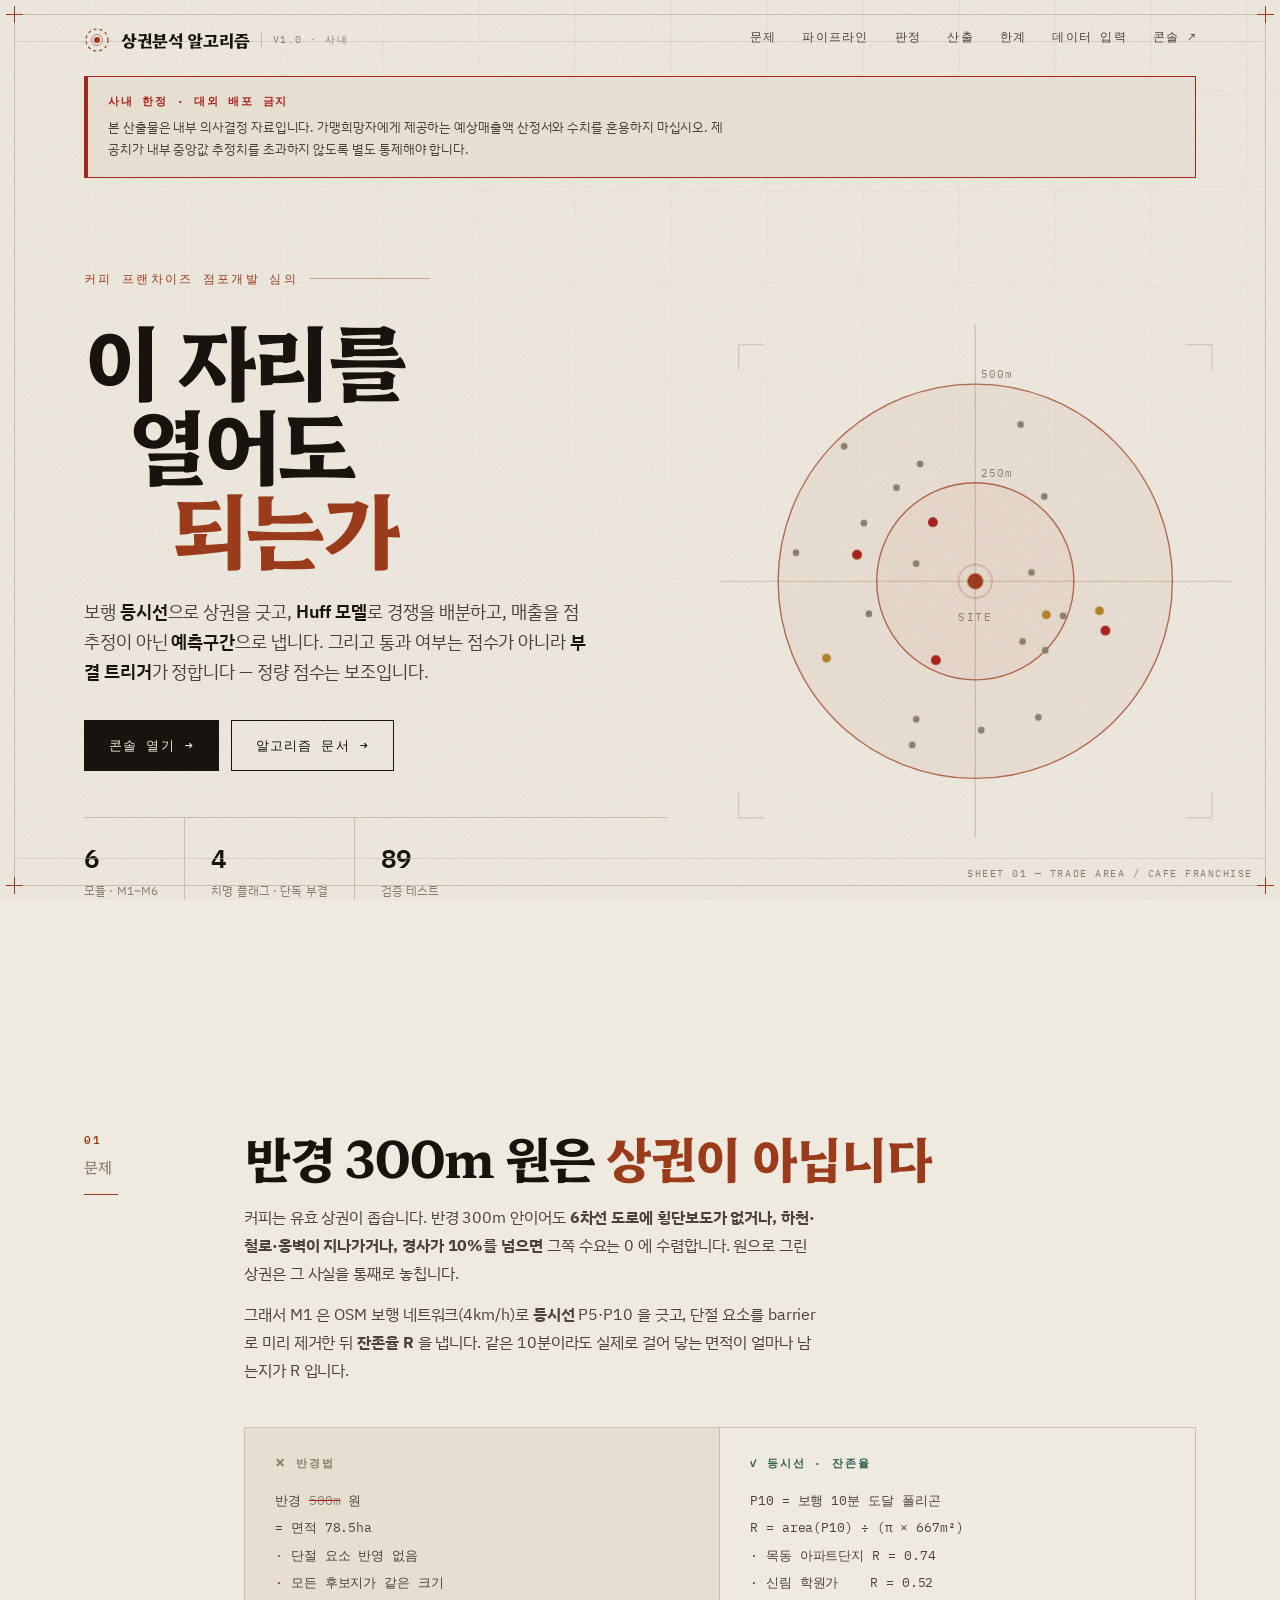
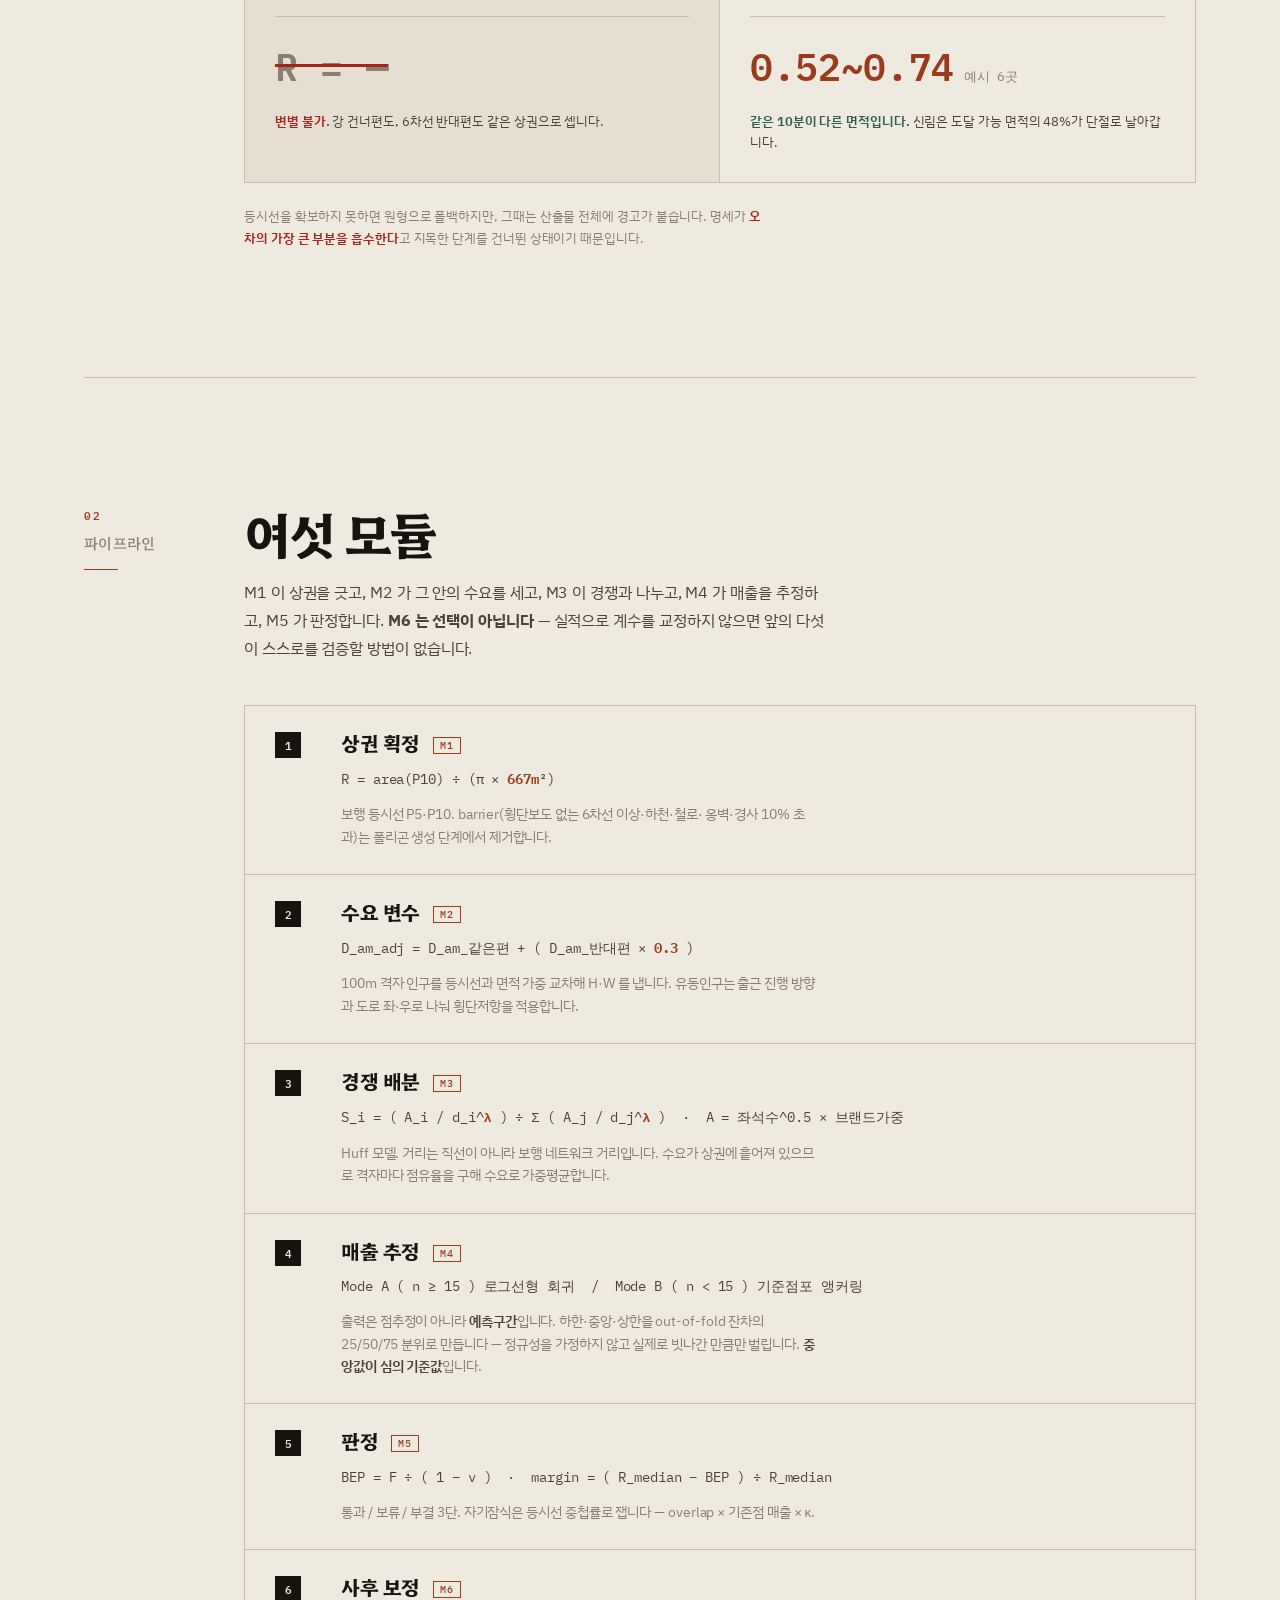
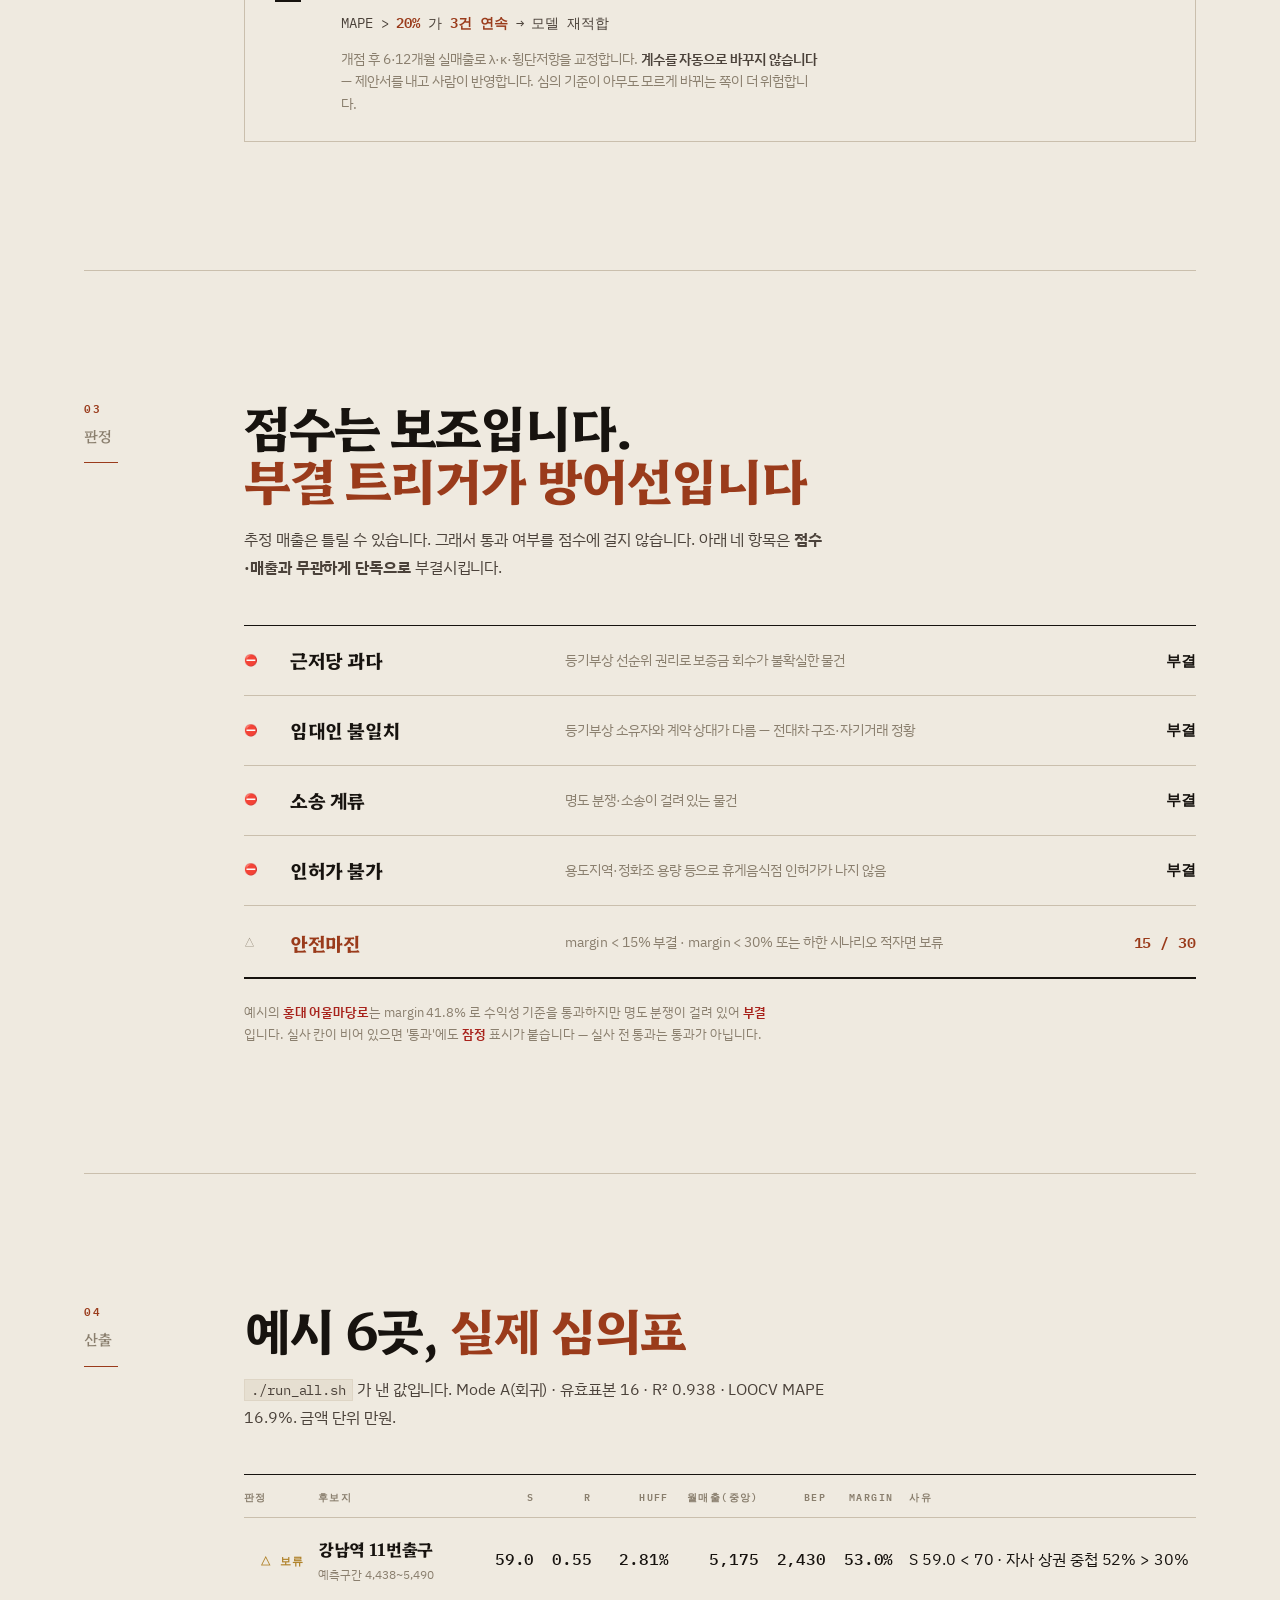
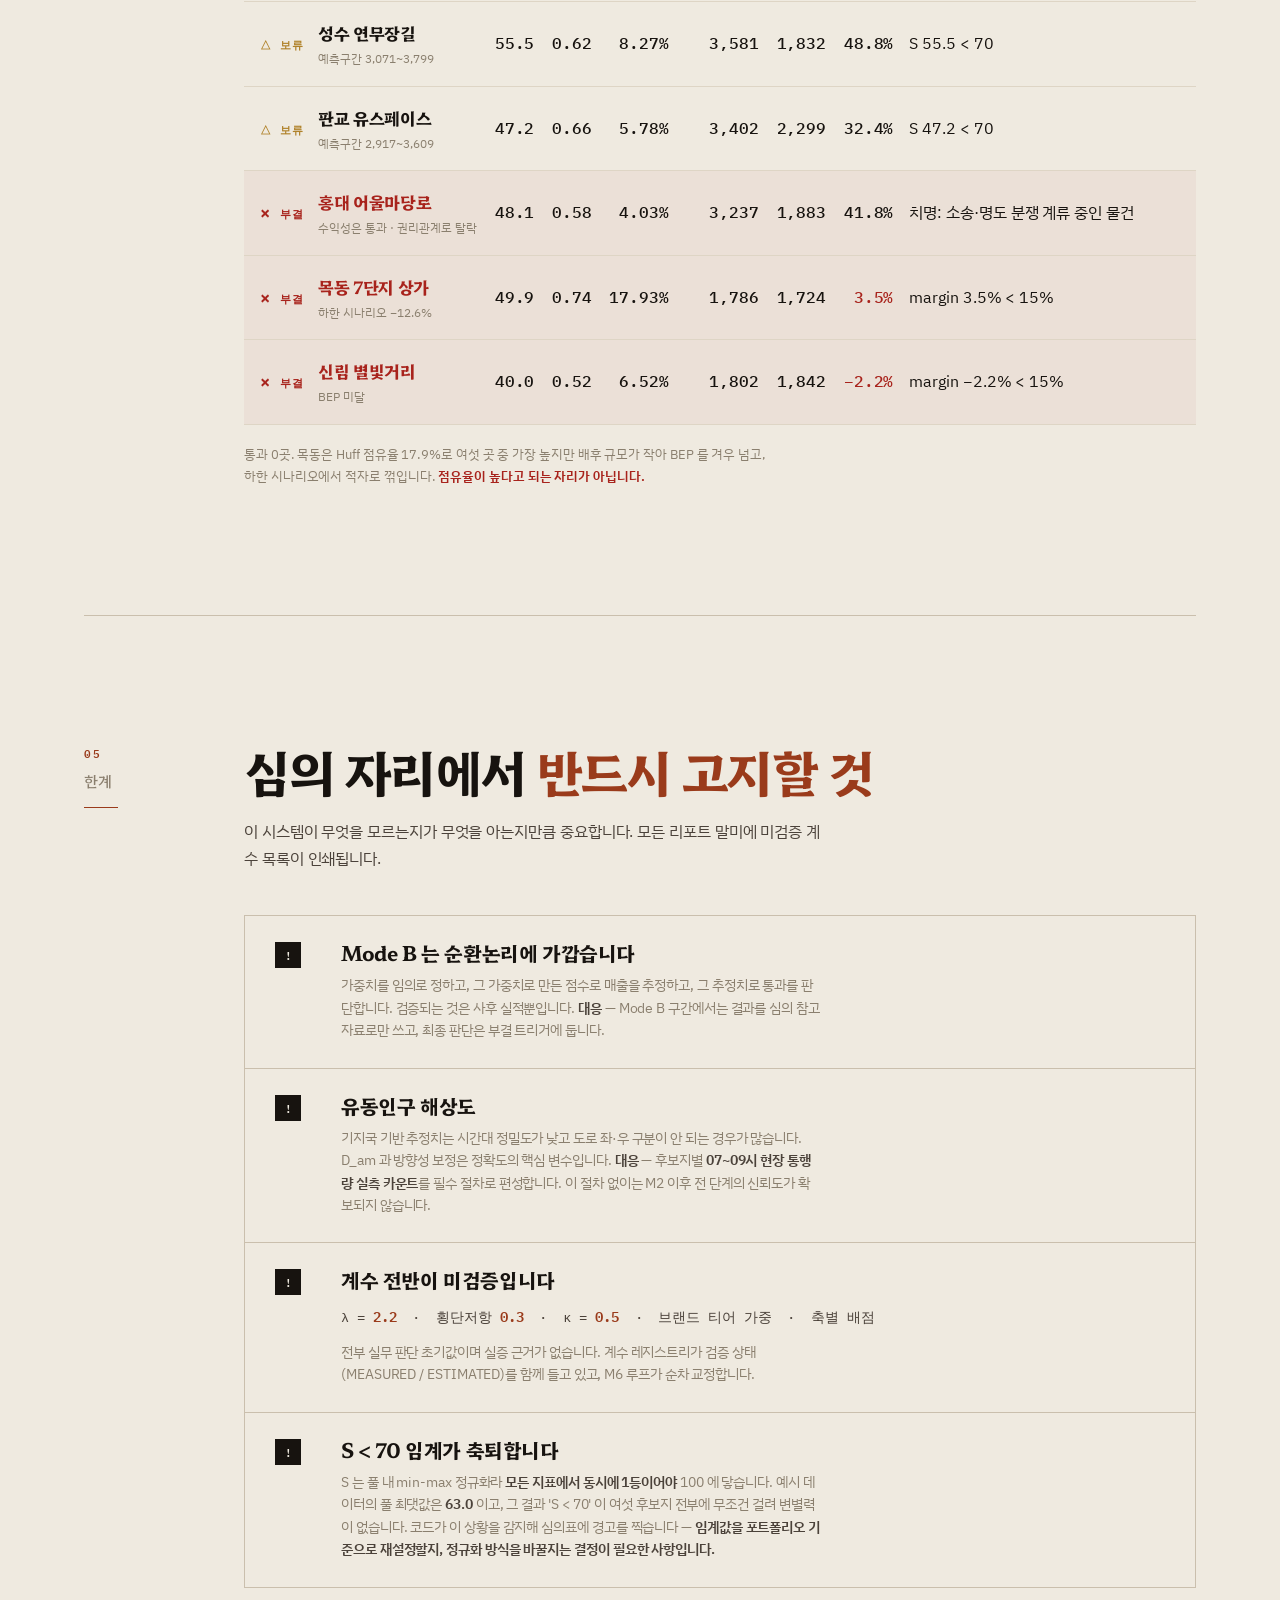
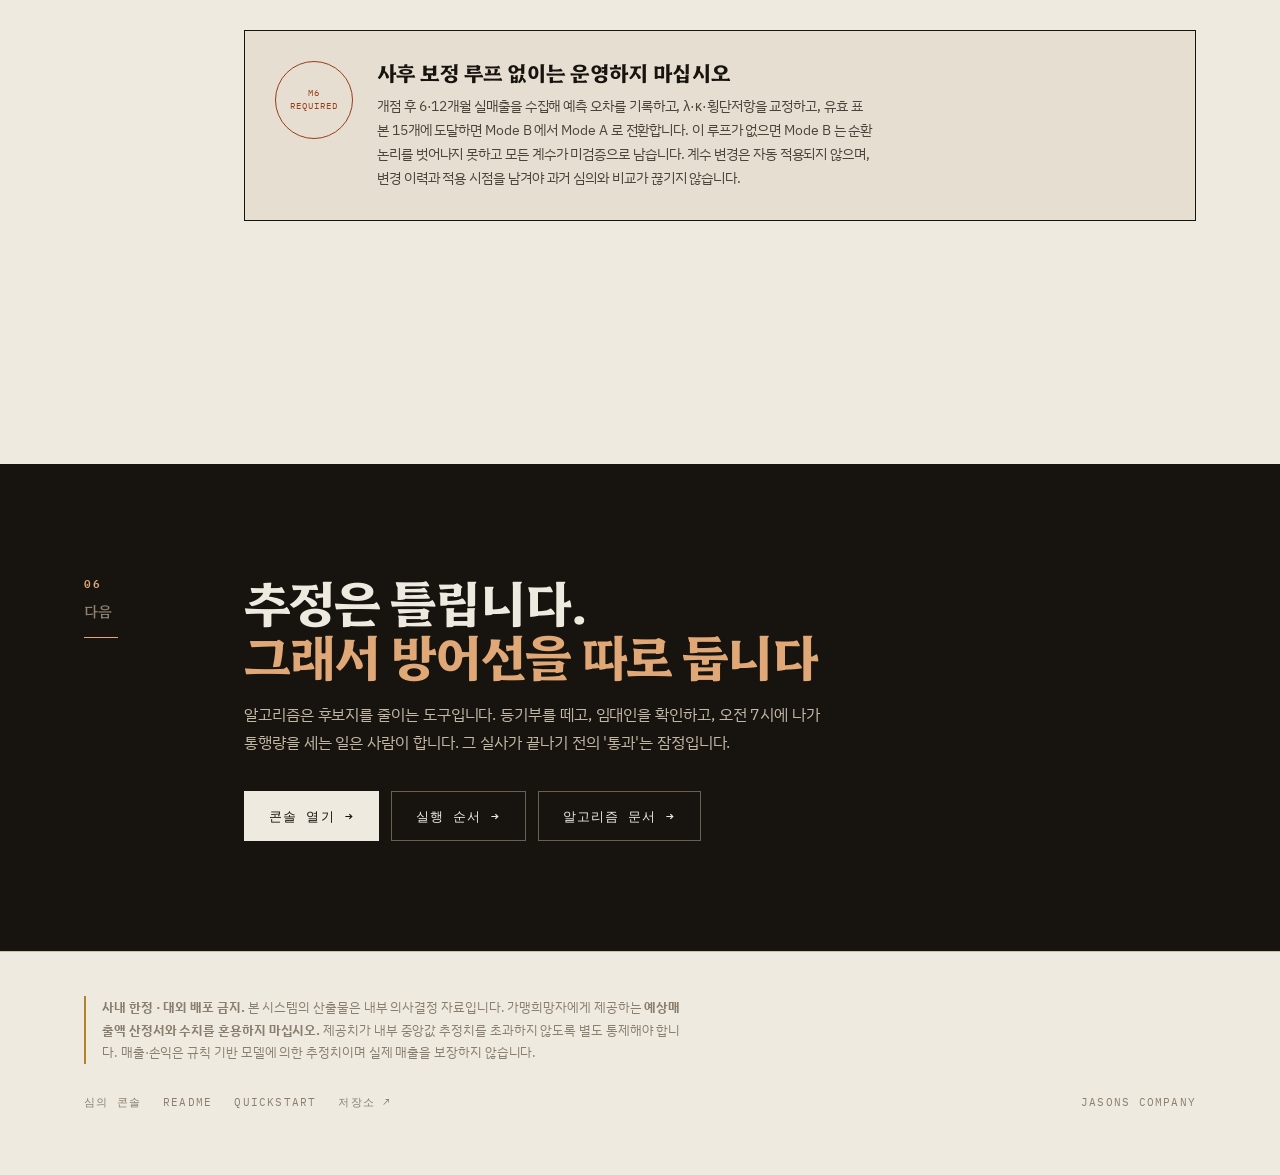
==== commit 3b62d04b: "홈페이지 구조로 재편 — 회사 메인 + 상권분석 데이터 입력 페이지 사이트에 현관이 없었다. 루트가 콘텐츠 대행 랜딩페이지라 다른 사업으로 가는 길이 보이지 않았고, 후보지 데이터" ====
--- a/cafe-trade-area/index.html
+++ b/cafe-trade-area/index.html
@@ -407,6 +407,7 @@
     <a href="#verdict">판정</a>
     <a href="#proof">산출</a>
     <a href="#limits">한계</a>
+    <a href="input/">데이터 입력</a>
     <a href="app/index.html">콘솔 ↗</a>
   </nav>
 </header>
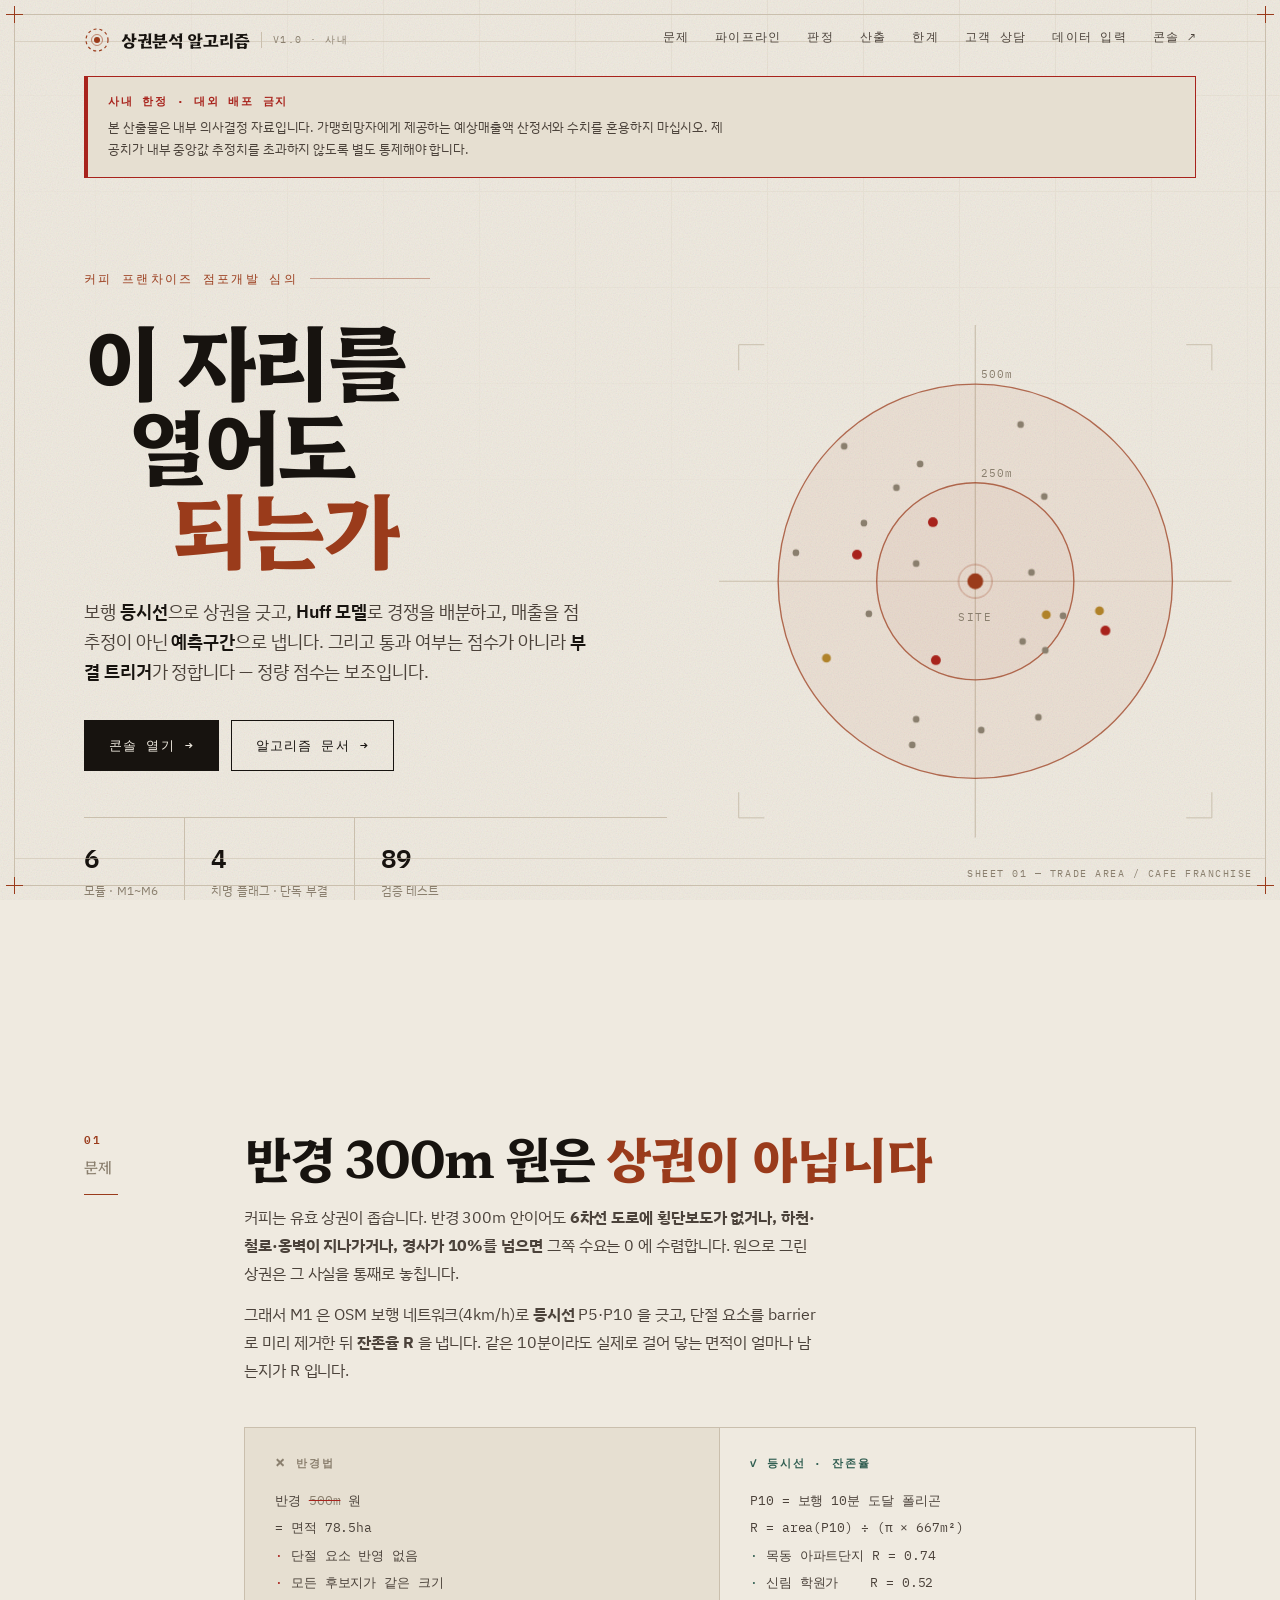
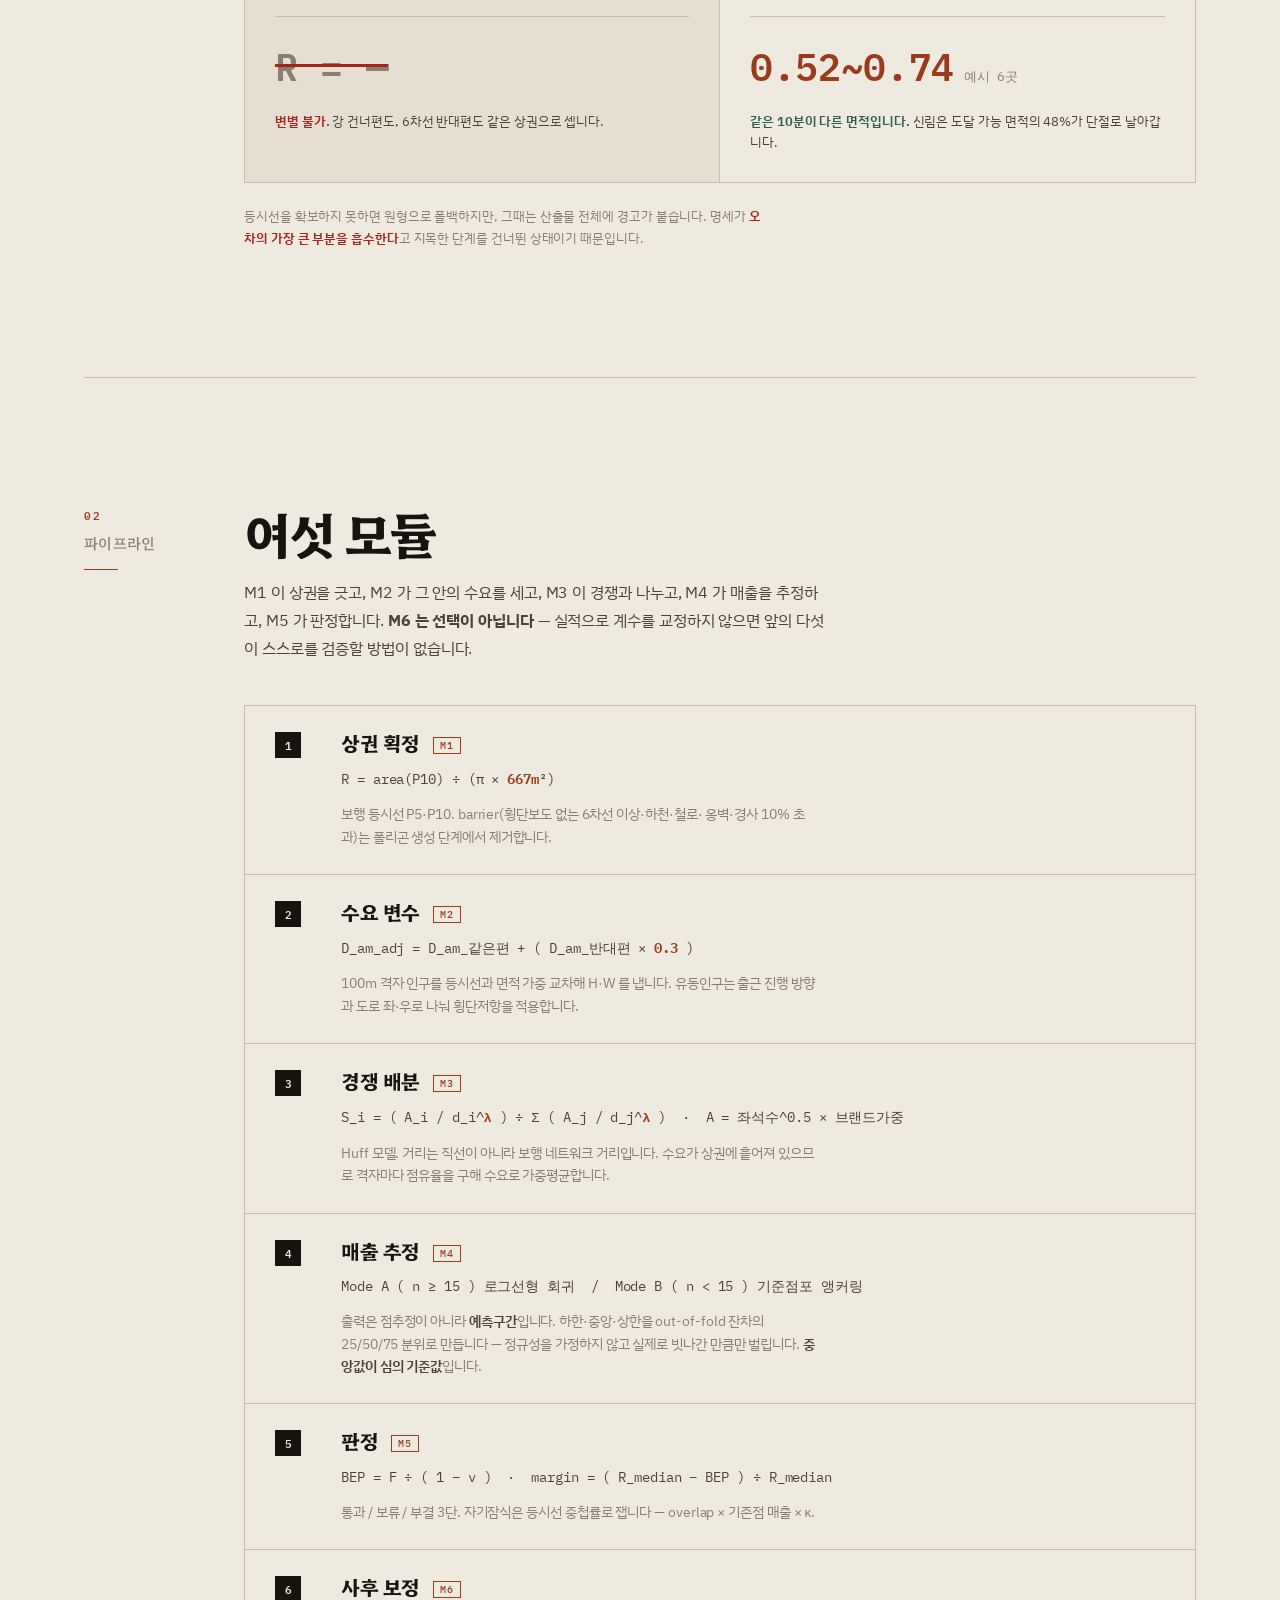
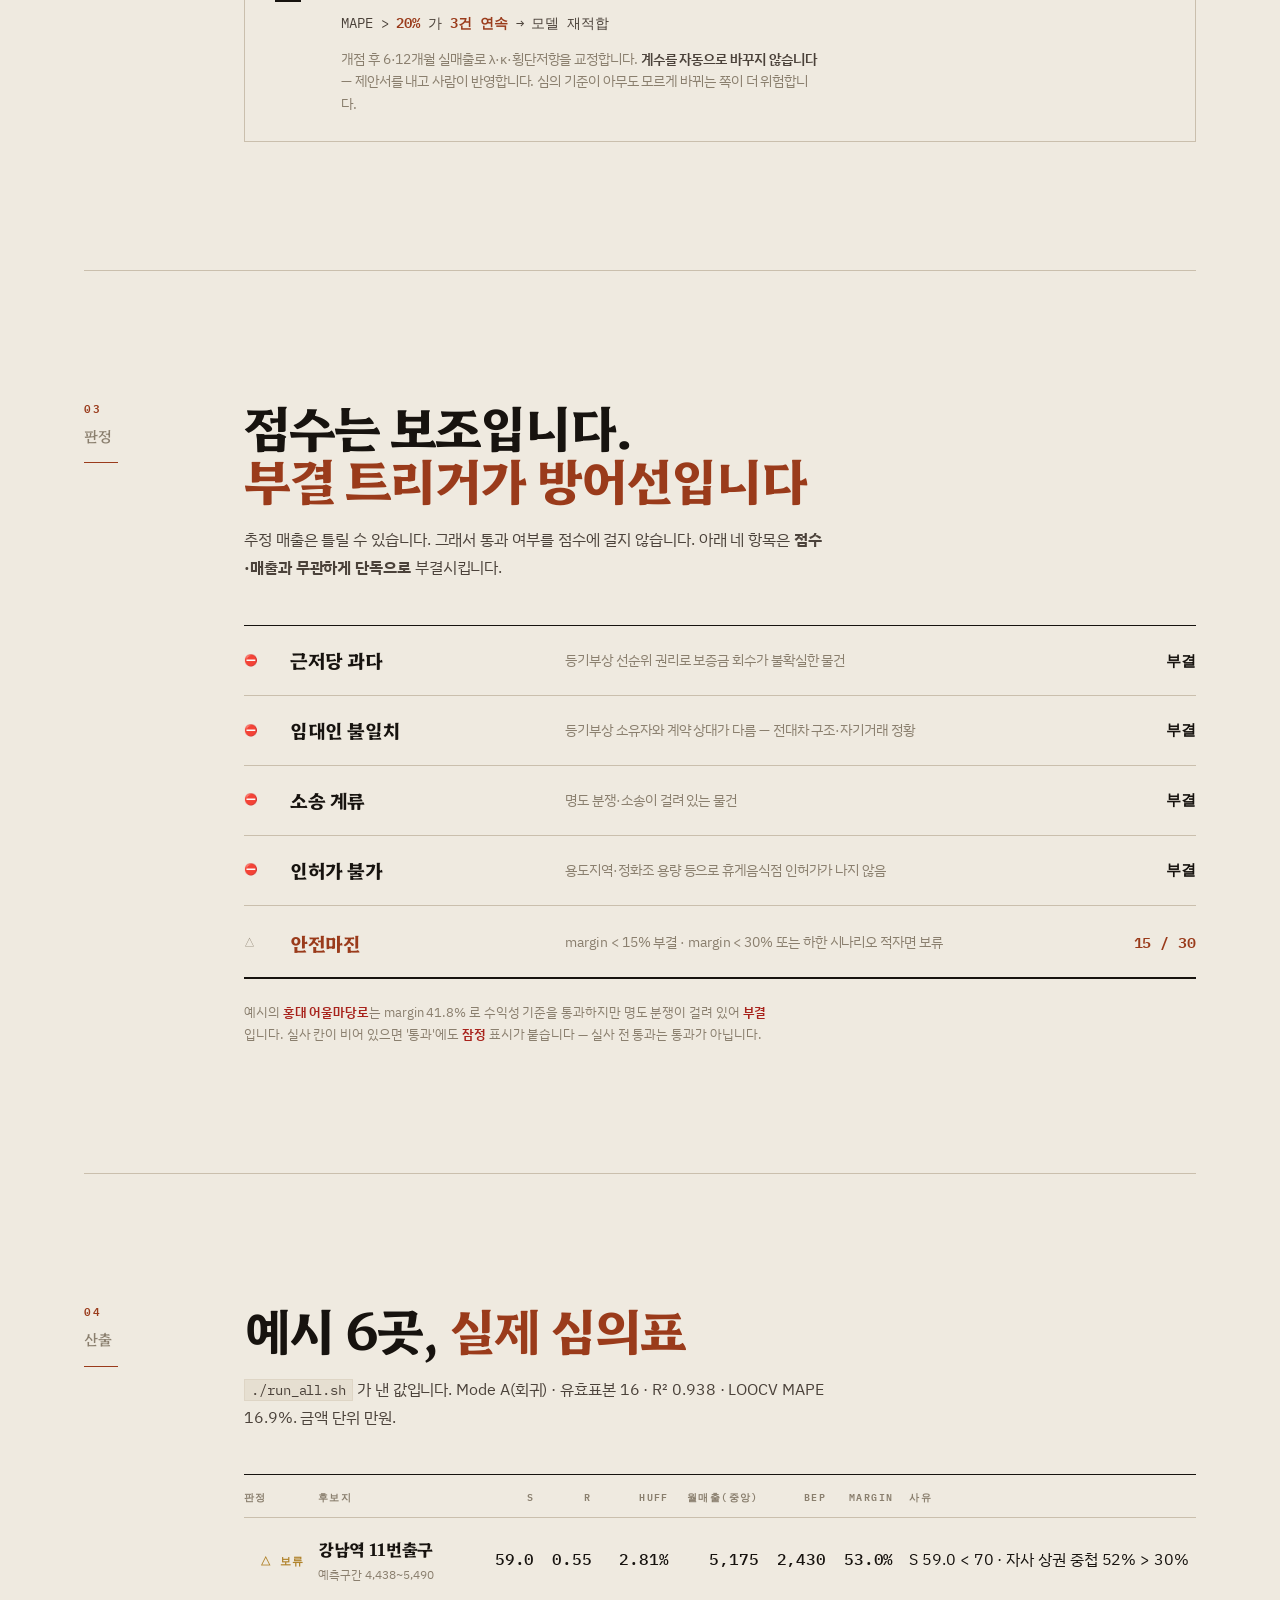
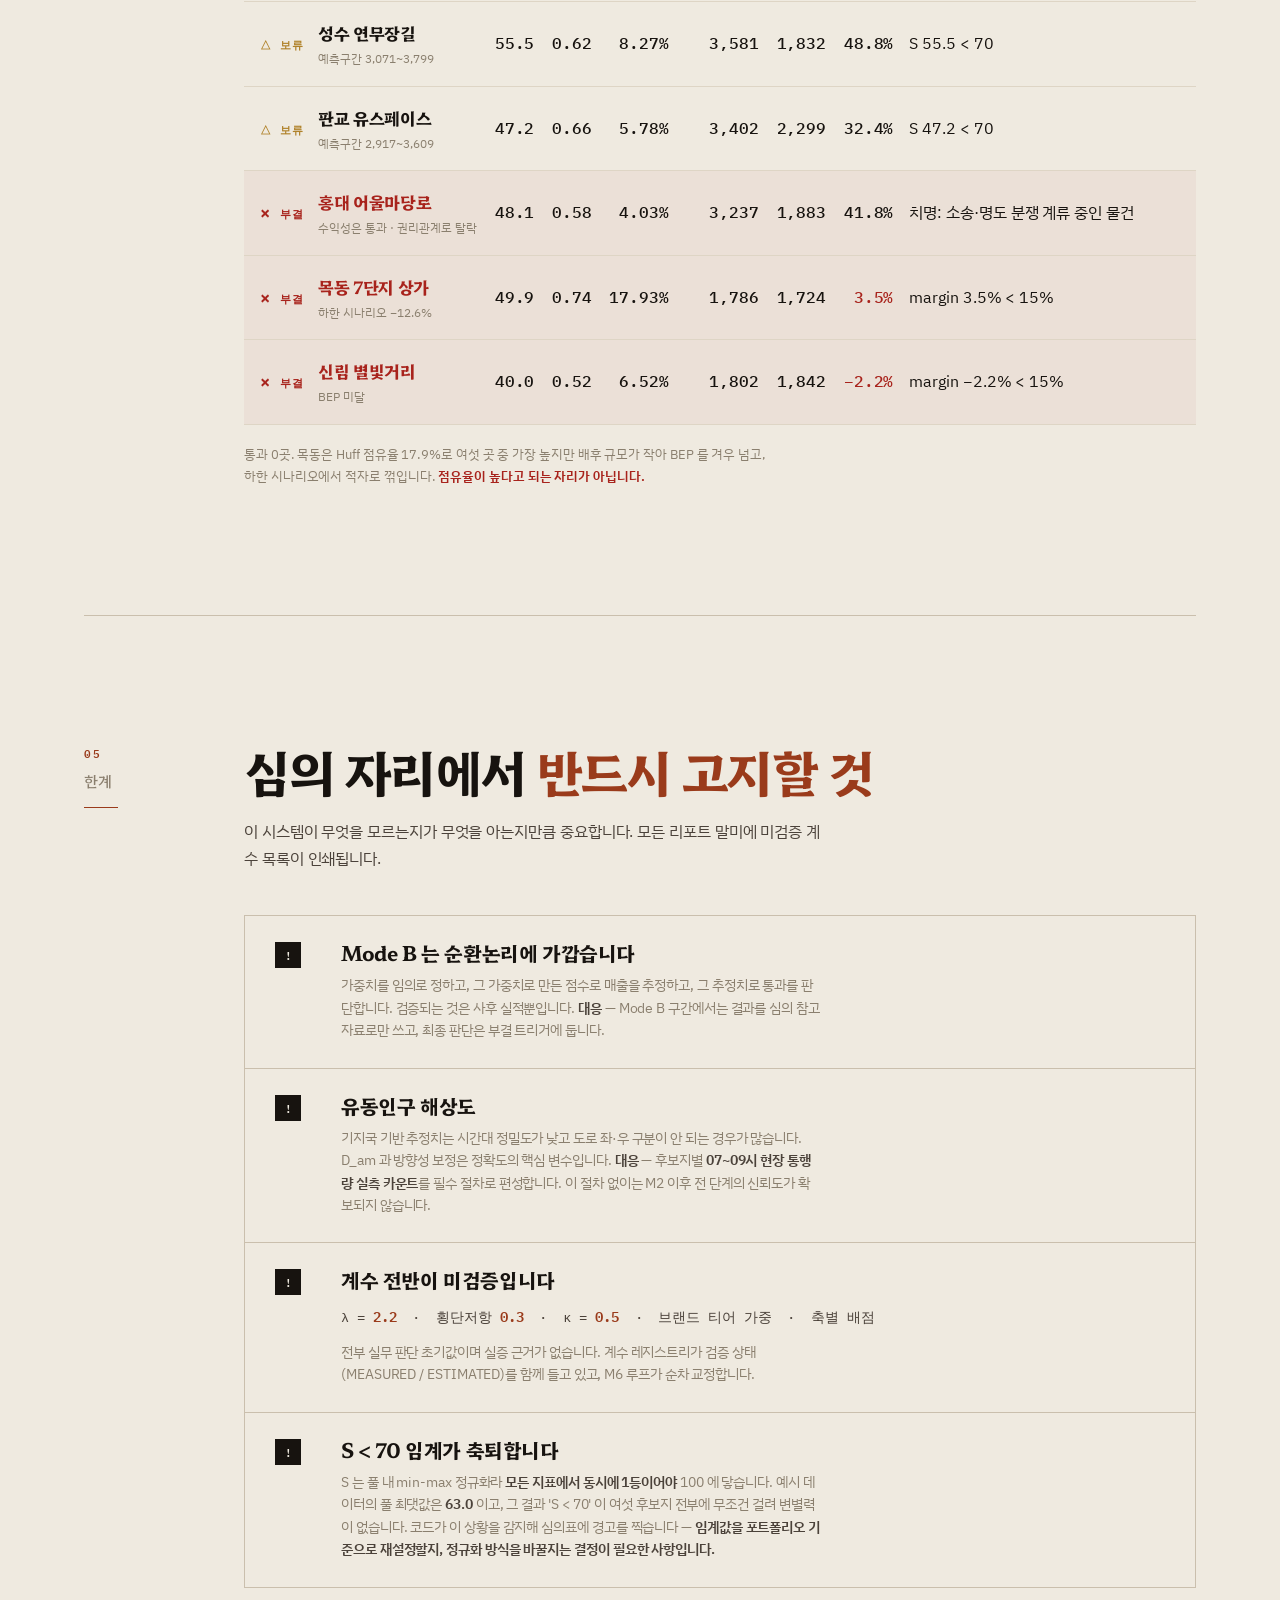
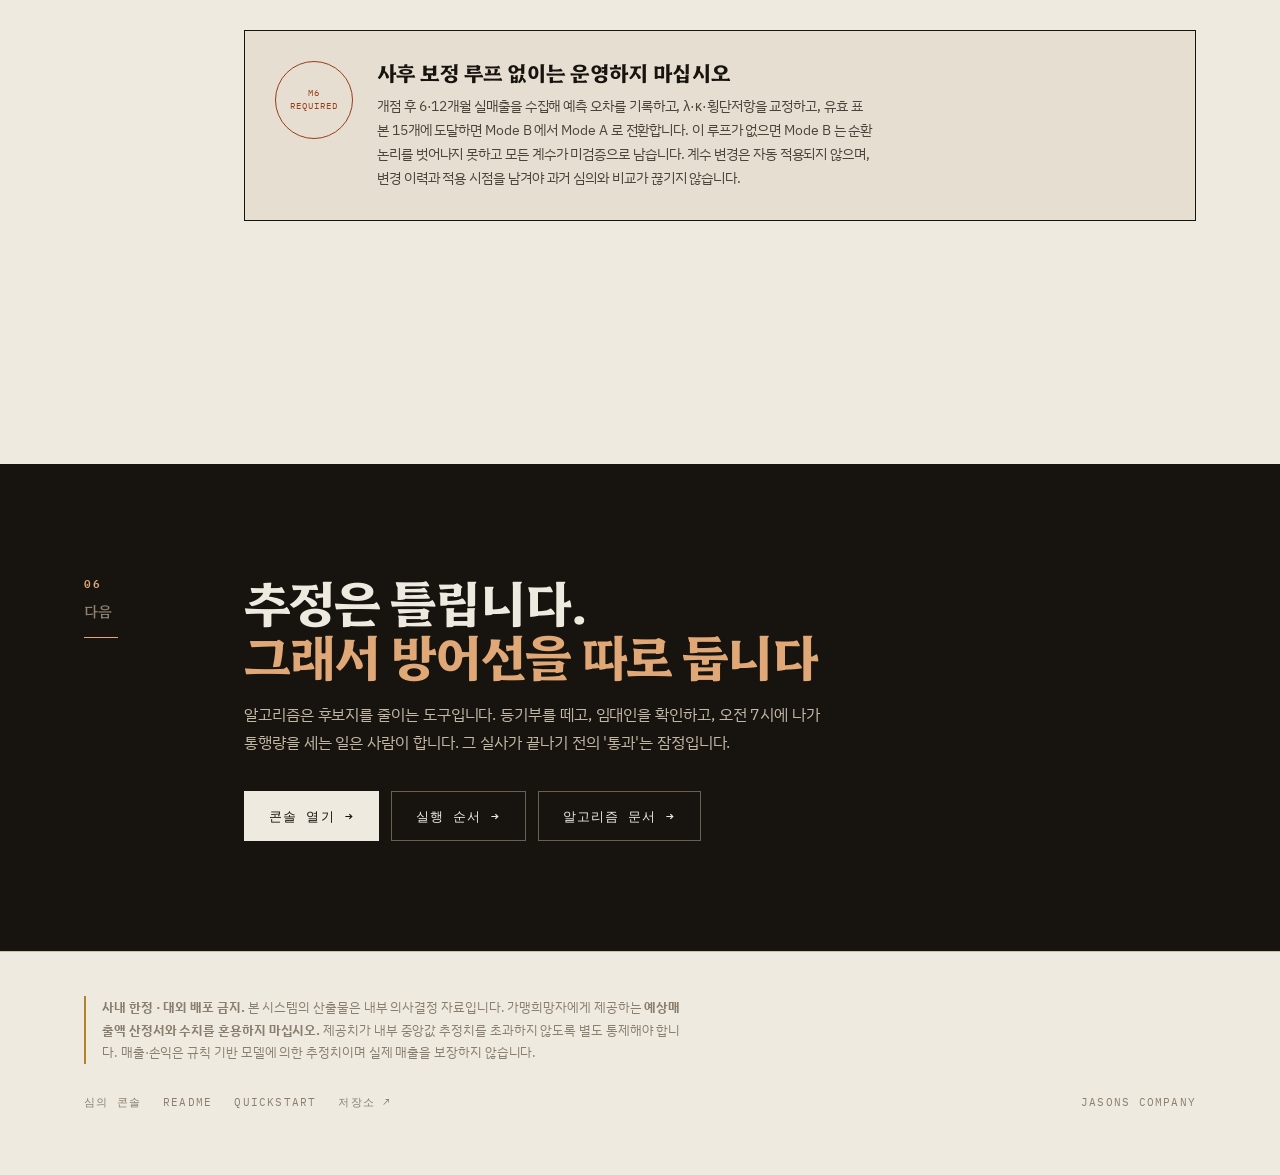
==== commit 2be9b268: "고객 상담 페이지 — 희망 조건을 필터와 고정비 설정으로 옮긴다 상담에서 받은 값이 갈 곳은 둘이다. 후보지를 목록에서 거르는 **필터**와, 고정비를 바꾸는 **설정**. 어느 " ====
--- a/cafe-trade-area/index.html
+++ b/cafe-trade-area/index.html
@@ -407,6 +407,7 @@
     <a href="#verdict">판정</a>
     <a href="#proof">산출</a>
     <a href="#limits">한계</a>
+    <a href="consult/">고객 상담</a>
     <a href="input/">데이터 입력</a>
     <a href="app/index.html">콘솔 ↗</a>
   </nav>
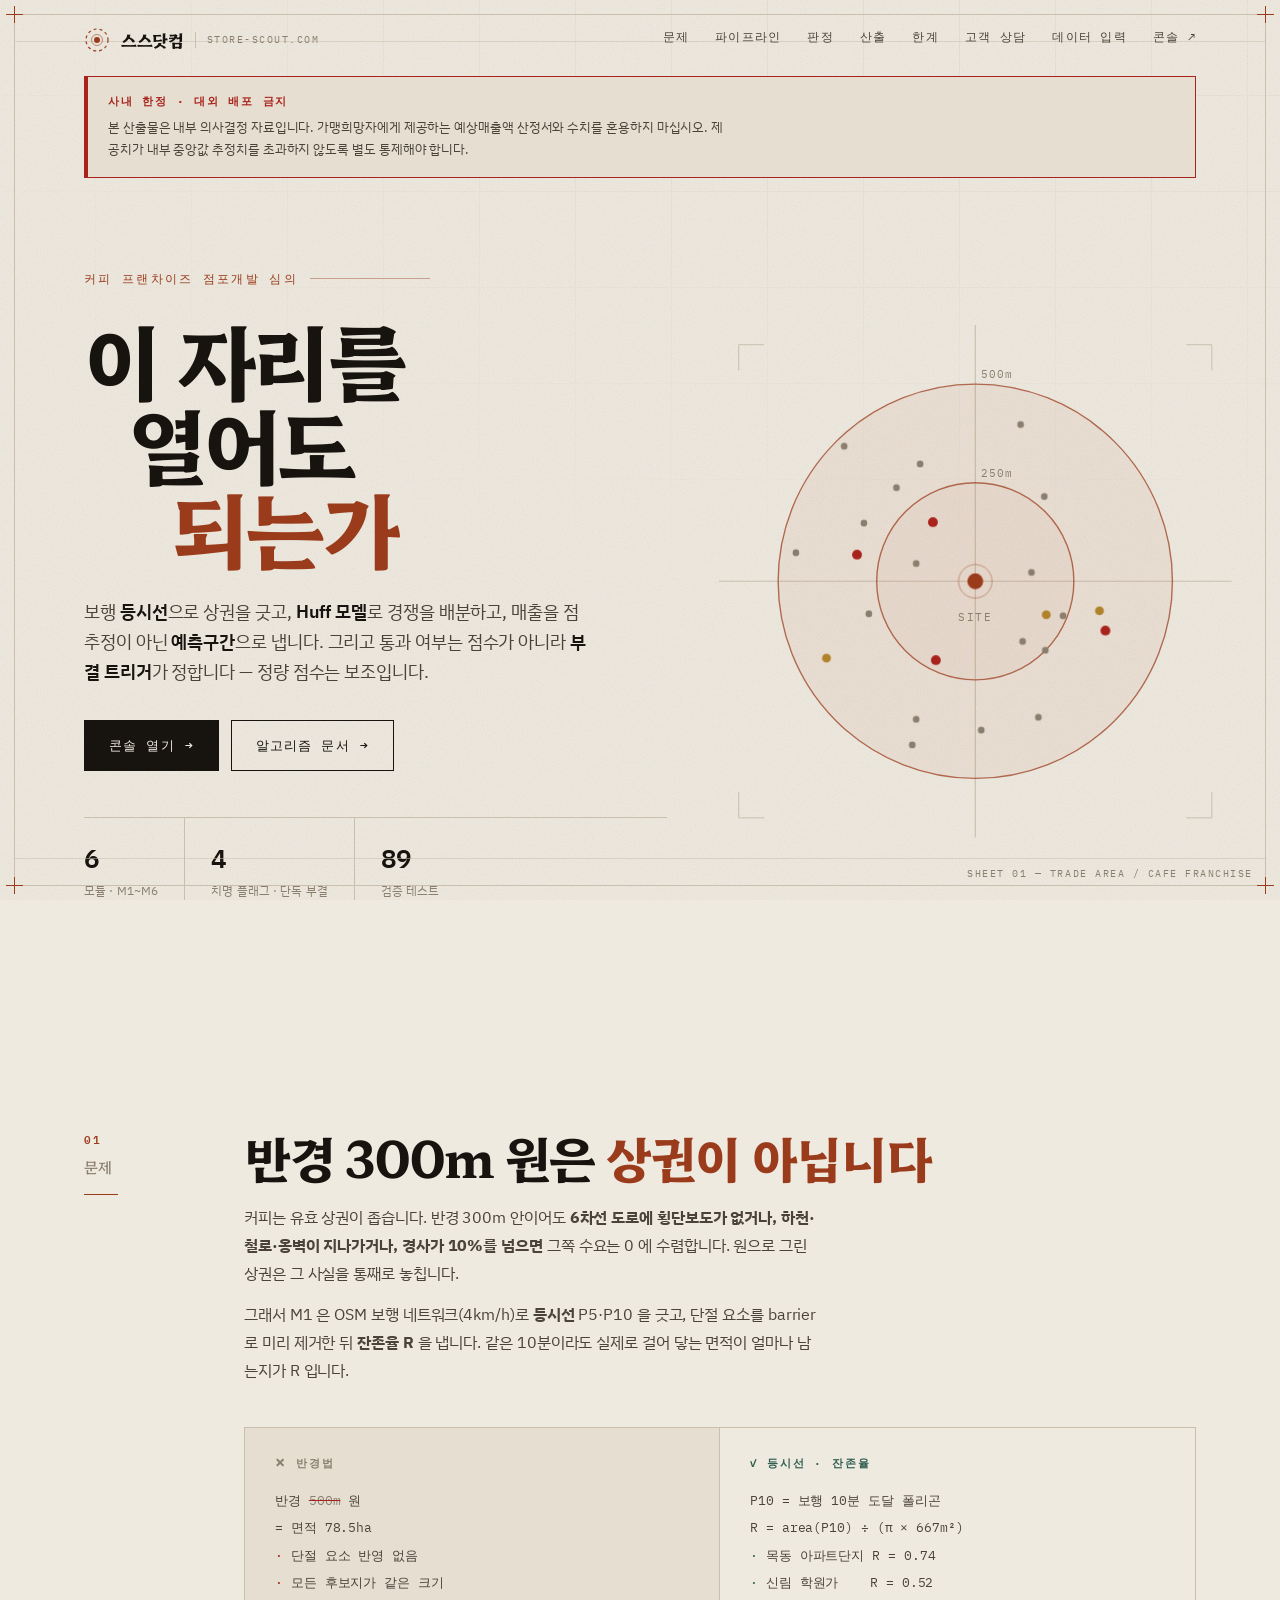
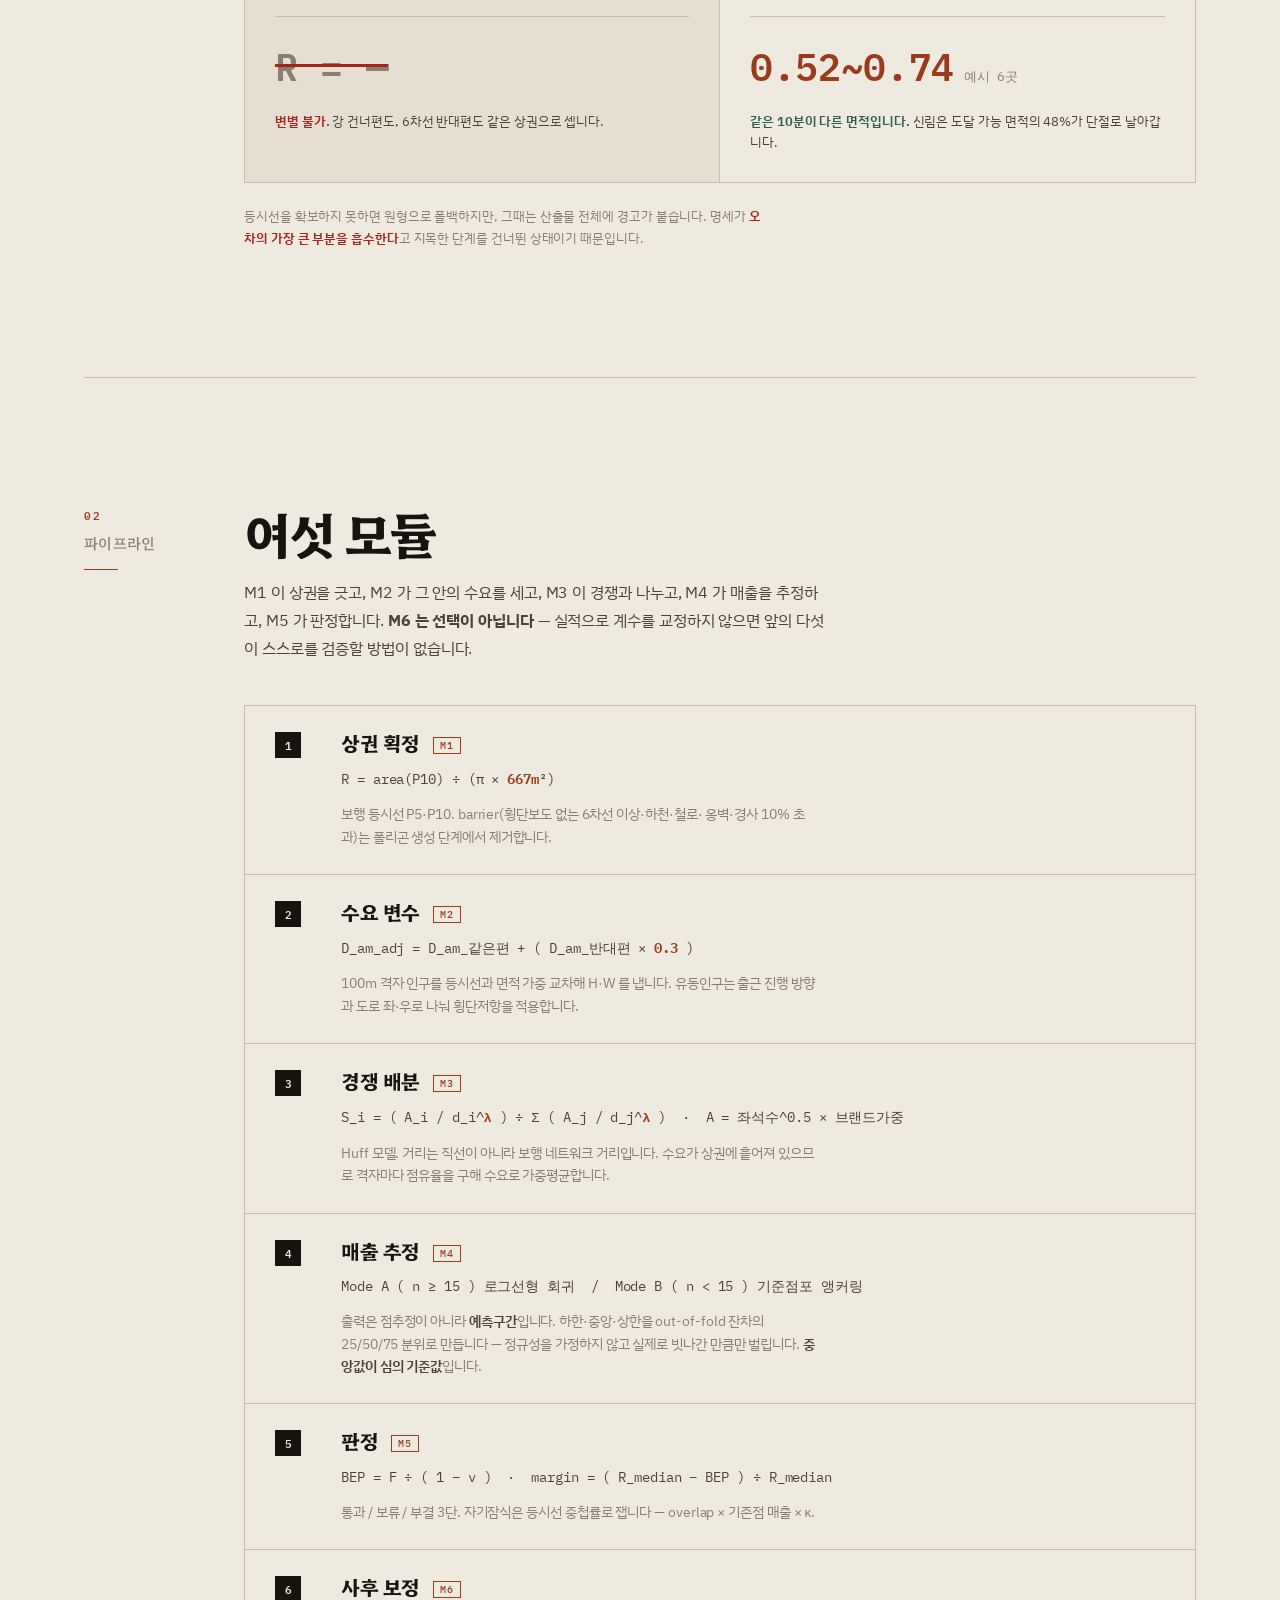
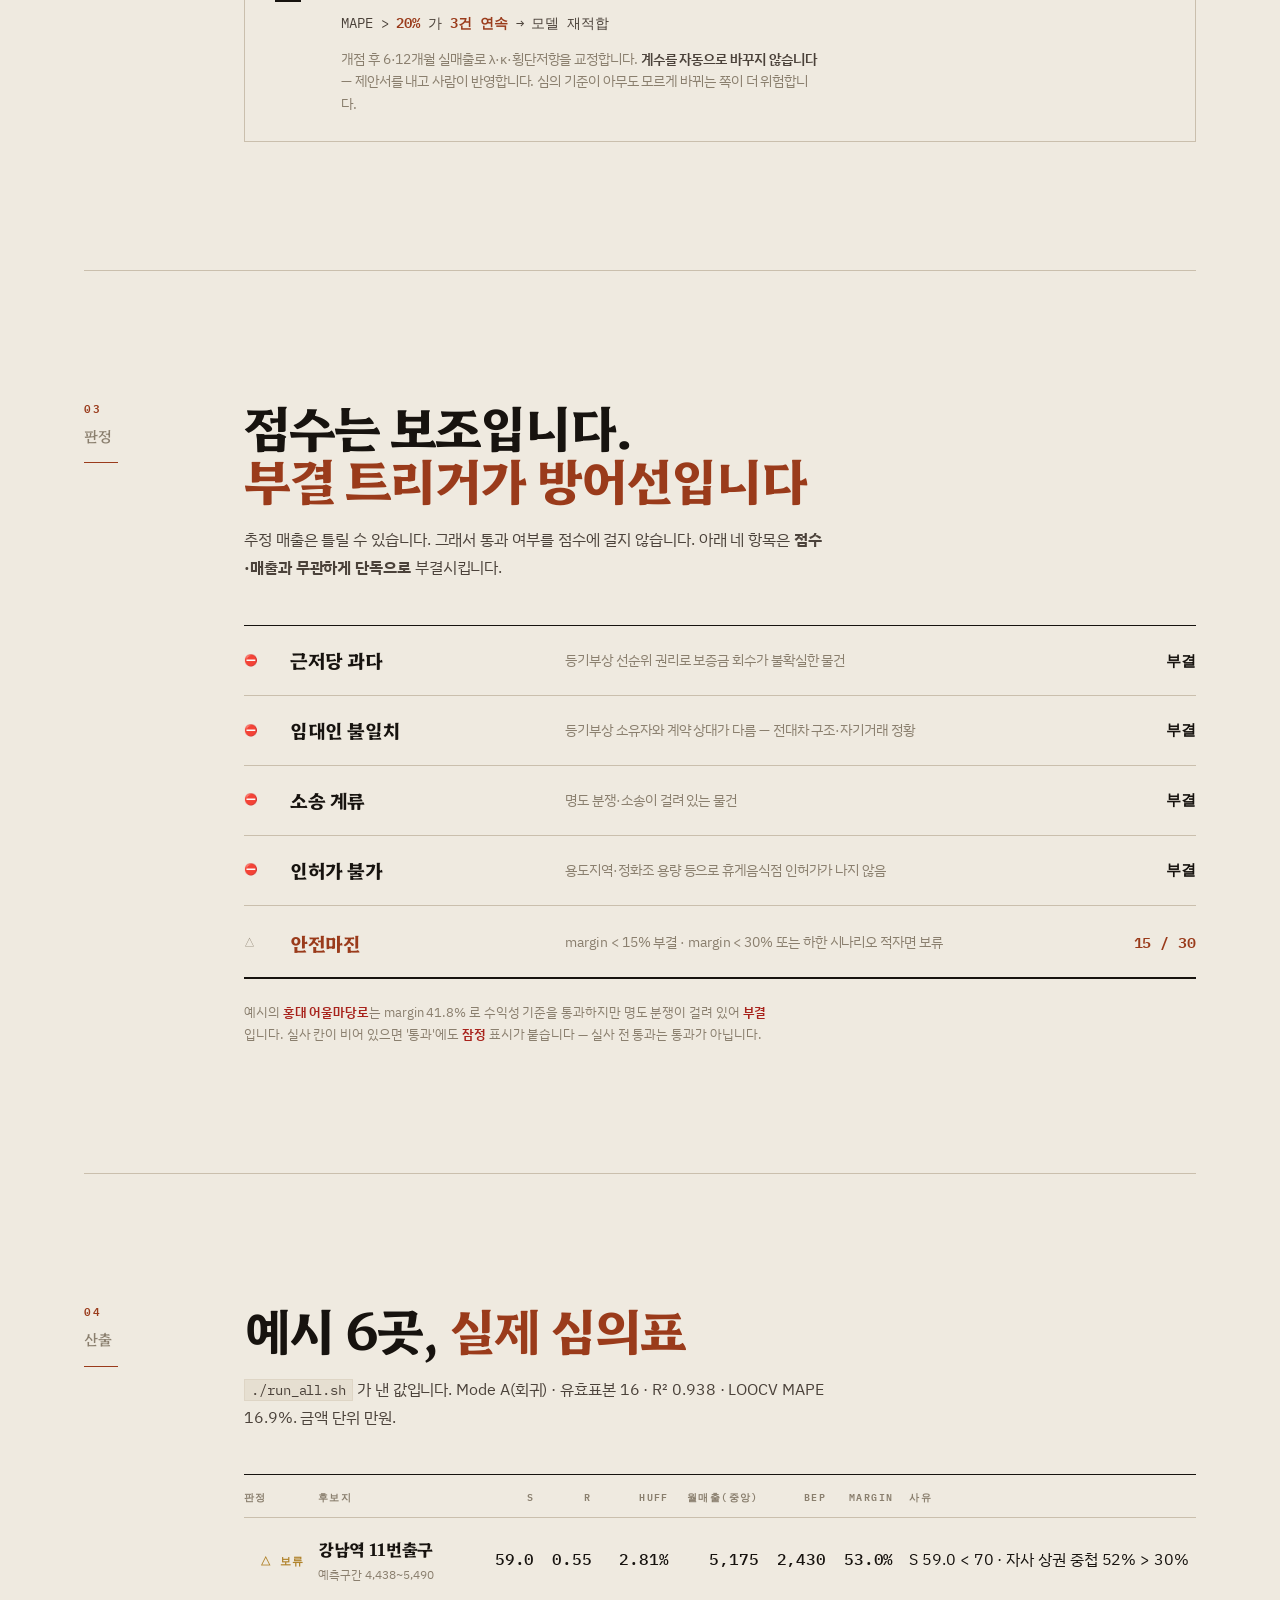
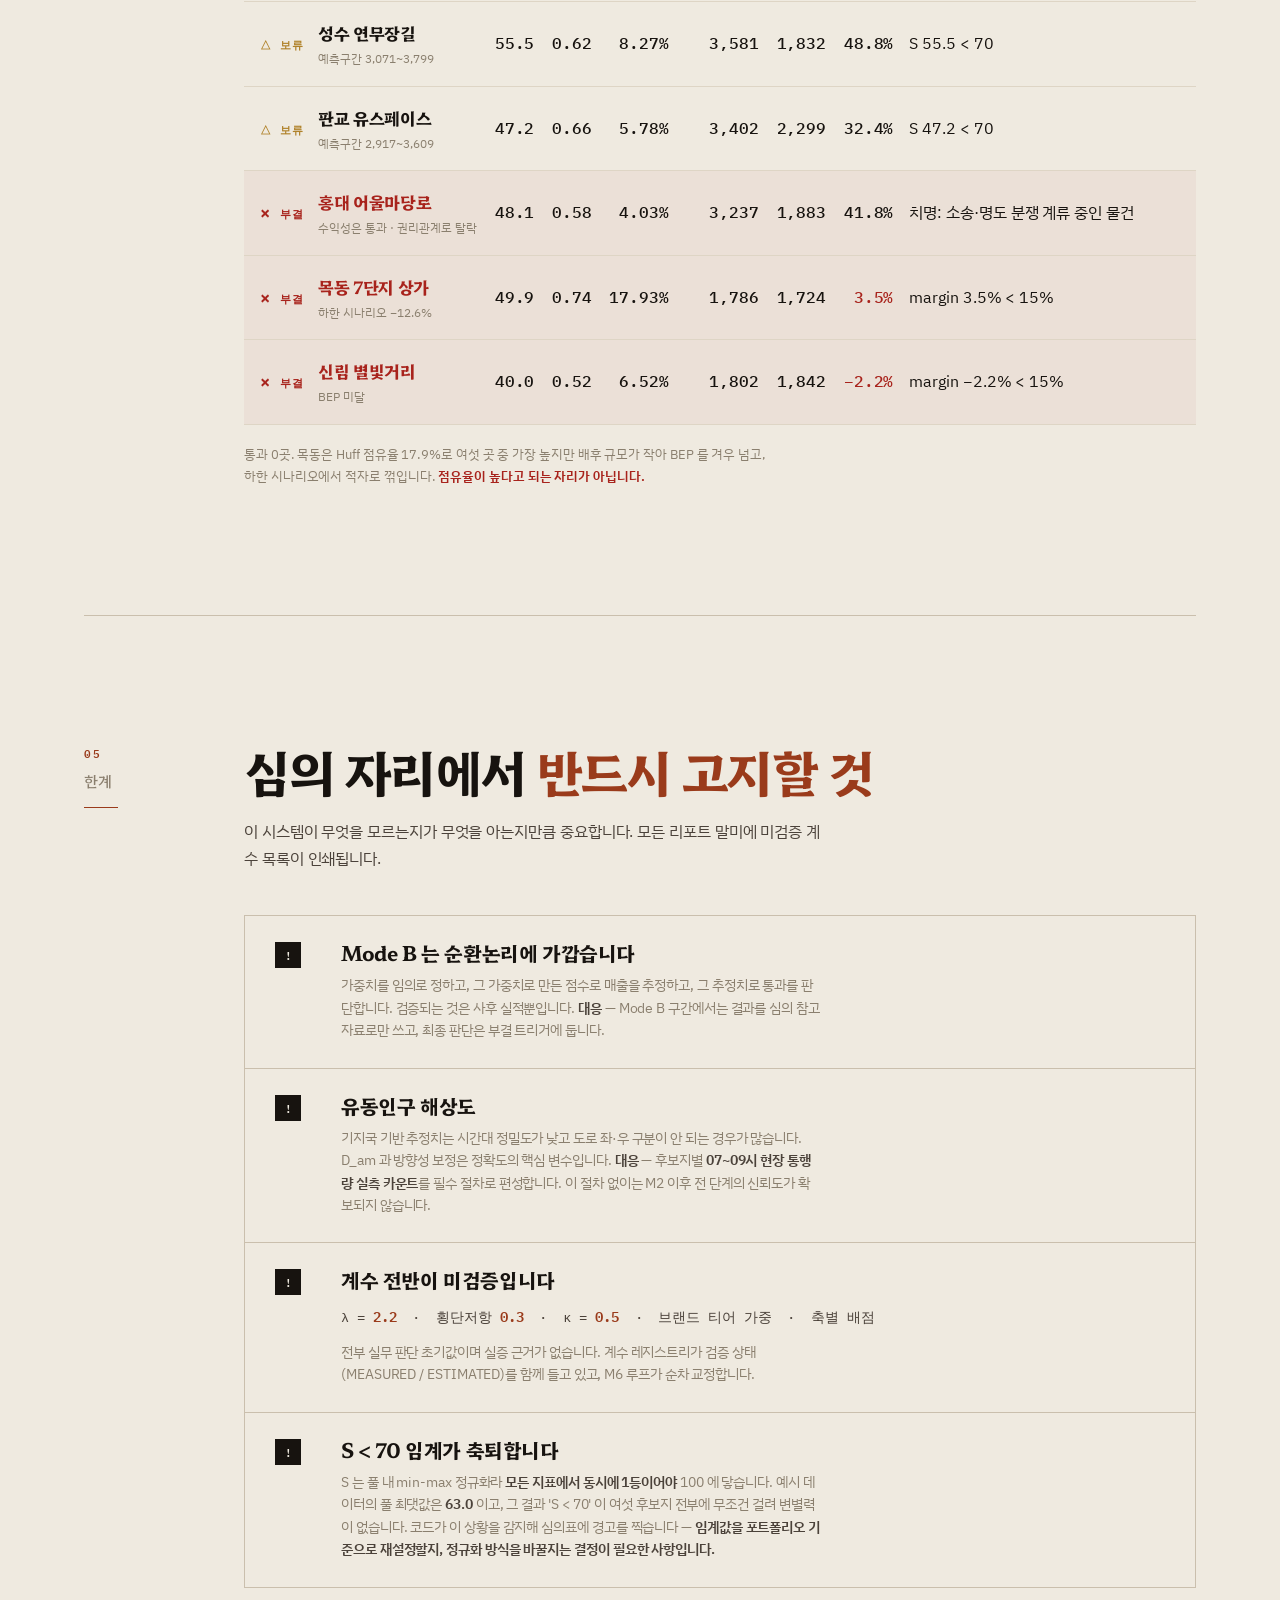
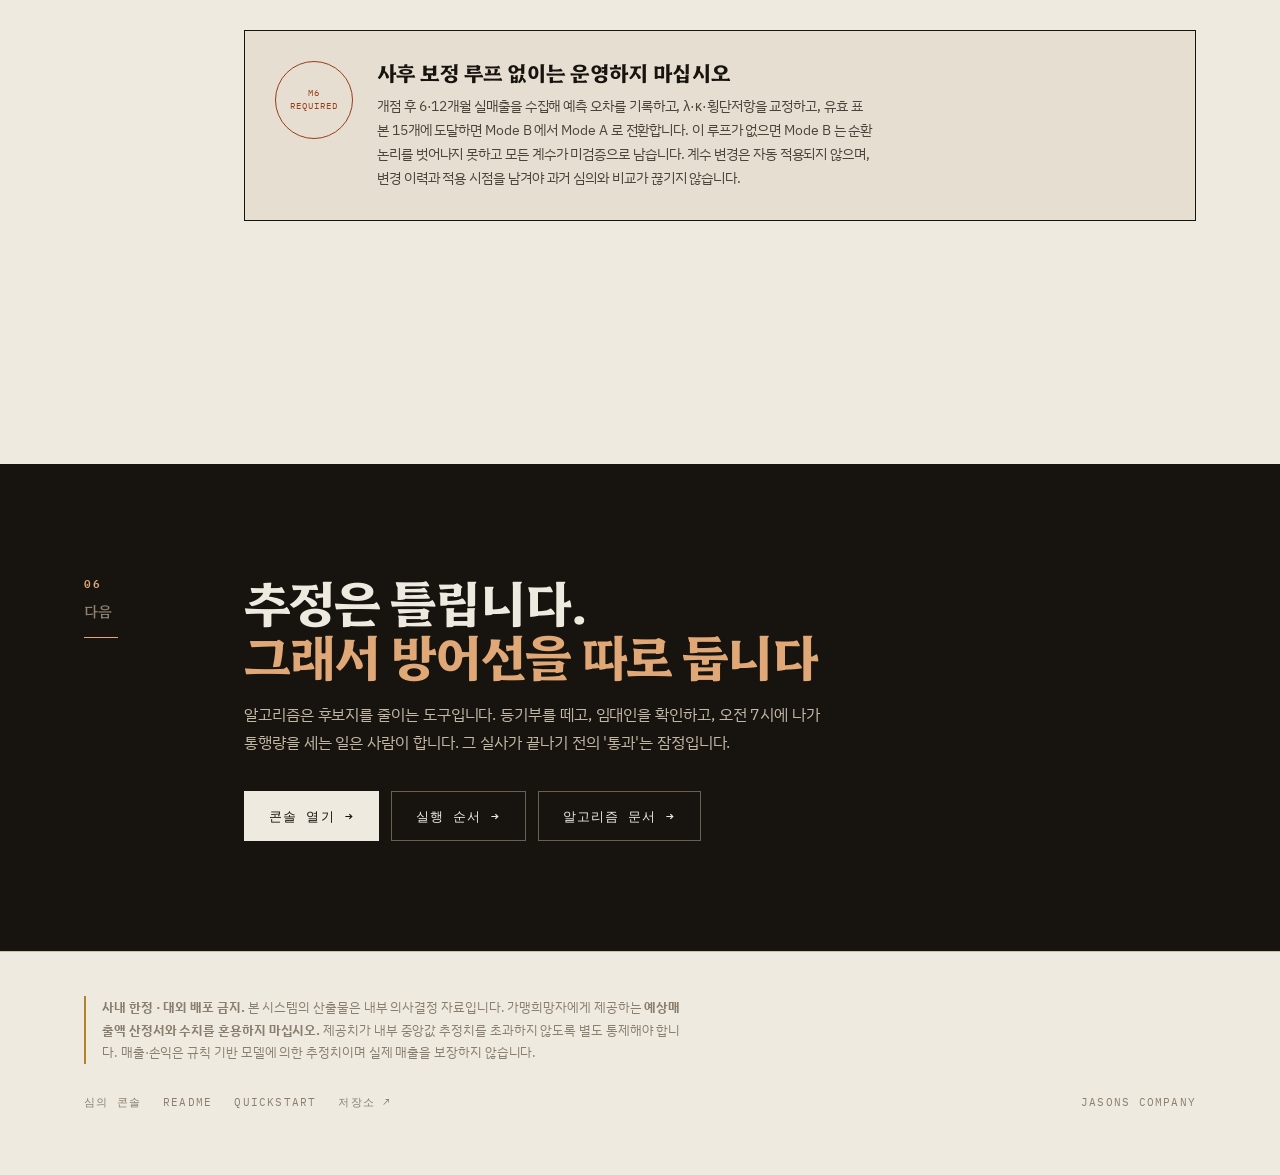
==== commit 5daccbec: "스스닷컴으로 이름을 모으고 콘텐츠하다와 갈라 놓는다 프론트엔드가 난잡했던 큰 이유는 같은 사업을 다섯 이름으로 부르고 있었기 때문이다:      점포개발 심의 / 상권분석 알고리즘" ====
--- a/cafe-trade-area/index.html
+++ b/cafe-trade-area/index.html
@@ -3,11 +3,11 @@
 <head>
 <meta charset="UTF-8"/>
 <meta name="viewport" content="width=device-width, initial-scale=1.0"/>
-<title>상권분석 알고리즘 · 커피 프랜차이즈 점포개발</title>
+<title>스스닷컴 — 점포개발 상권분석</title>
 <meta name="description" content="등시선으로 상권을 획정하고 Huff 로 경쟁을 배분해 매출을 예측구간으로 추정한 뒤, 부결 트리거로 출점 여부를 심의하는 사내 알고리즘. M1~M6 6개 모듈."/>
 <meta name="color-scheme" content="light"/>
-<meta property="og:title" content="상권분석 알고리즘 · 커피 프랜차이즈 점포개발"/>
-<meta property="og:description" content="정량 점수는 보조, 부결 트리거가 실질 방어선 — 점포개발 심의 알고리즘 v1.0."/>
+<meta property="og:title" content="스스닷컴 — 점포개발 상권분석"/>
+<meta property="og:description" content="정량 점수는 보조, 부결 트리거가 실질 방어선. store-scout.com"/>
 <link rel="icon" href="data:image/svg+xml,%3Csvg xmlns='http://www.w3.org/2000/svg' viewBox='0 0 32 32'%3E%3Crect width='32' height='32' fill='%23efeae0'/%3E%3Ccircle cx='16' cy='16' r='11' fill='none' stroke='%239a3b1b' stroke-width='1.4' stroke-dasharray='3 3'/%3E%3Ccircle cx='16' cy='16' r='3.6' fill='%239a3b1b'/%3E%3C/svg%3E"/>
 <link rel="preconnect" href="https://fonts.googleapis.com"/>
 <link rel="preconnect" href="https://fonts.gstatic.com" crossorigin/>
@@ -399,7 +399,7 @@
       <circle cx="13" cy="13" r="5.5" fill="none" stroke="#9a3b1b" stroke-width="1" opacity=".55"/>
       <circle cx="13" cy="13" r="3" fill="#9a3b1b"/>
     </svg>
-    <b>상권분석 알고리즘</b><span>v1.0 · 사내</span>
+    <b>스스닷컴</b><span>store-scout.com</span>
   </a>
   <nav>
     <a href="#problem">문제</a>
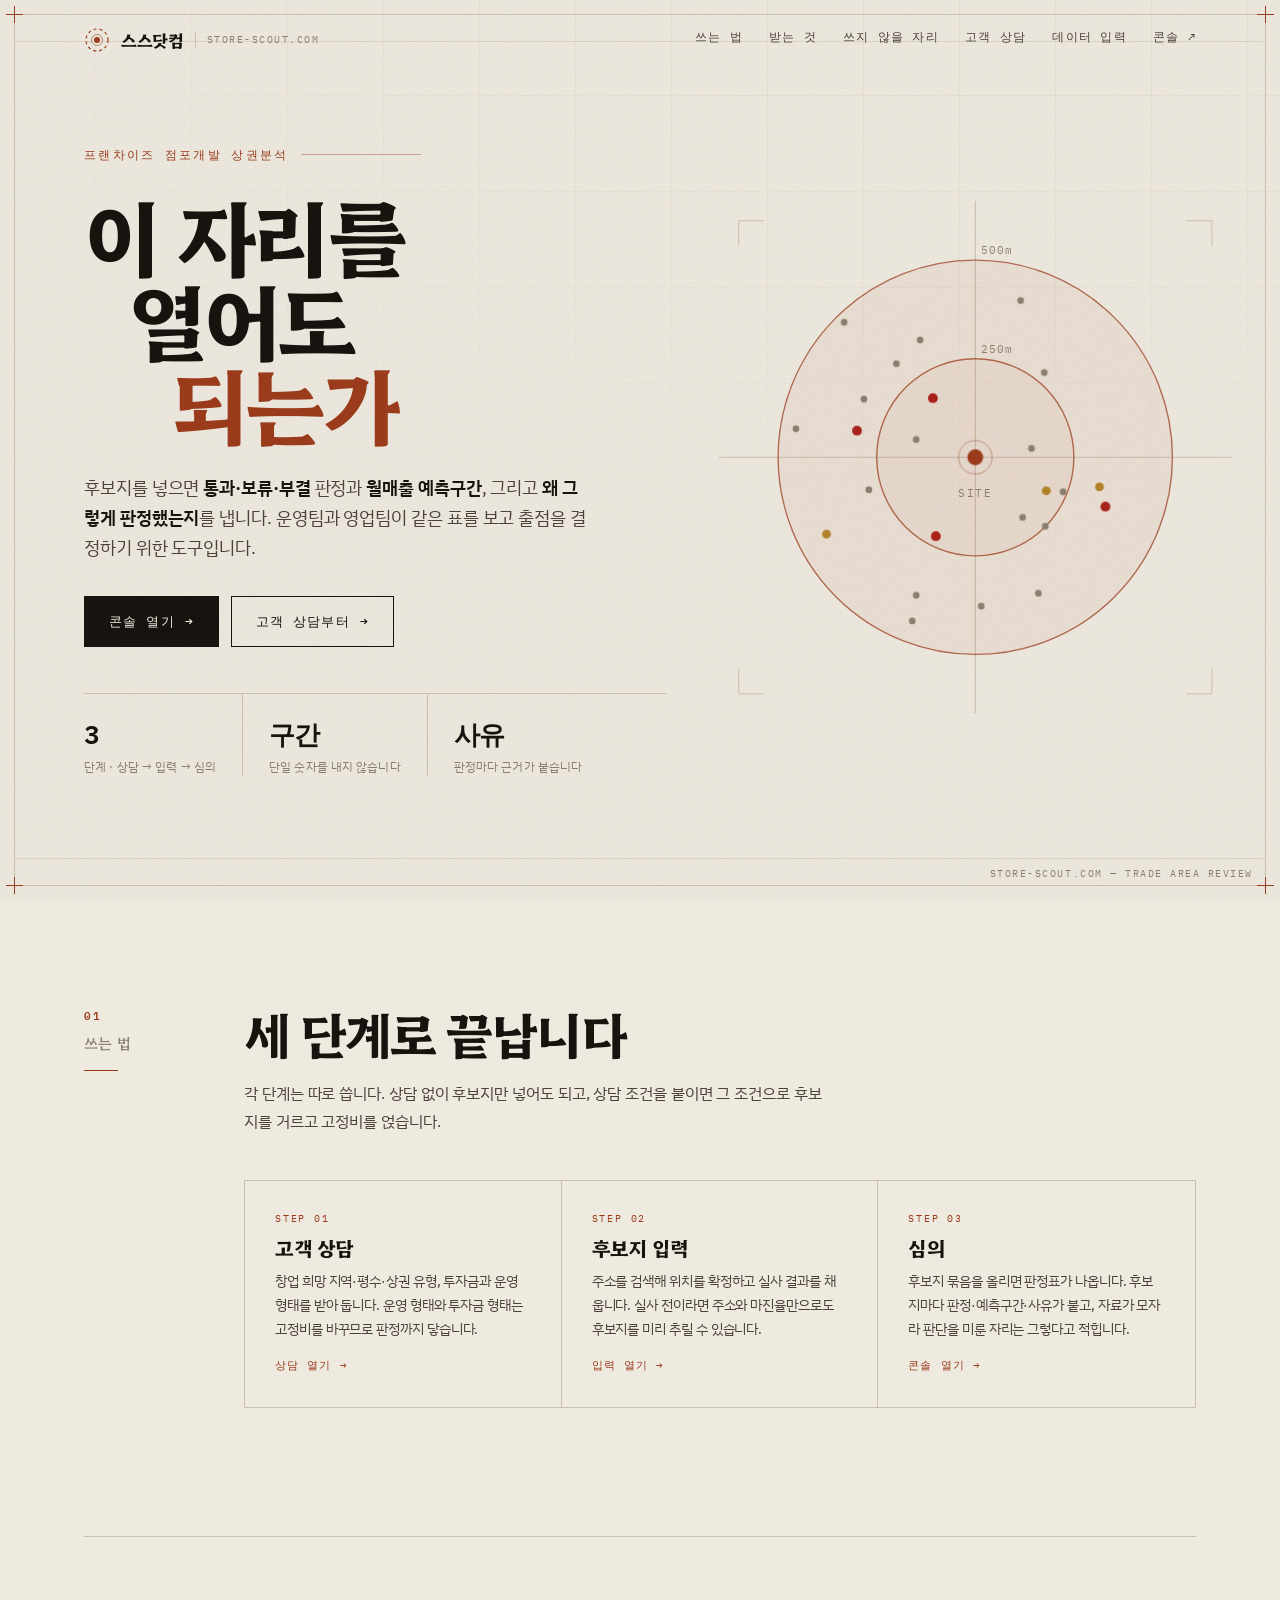
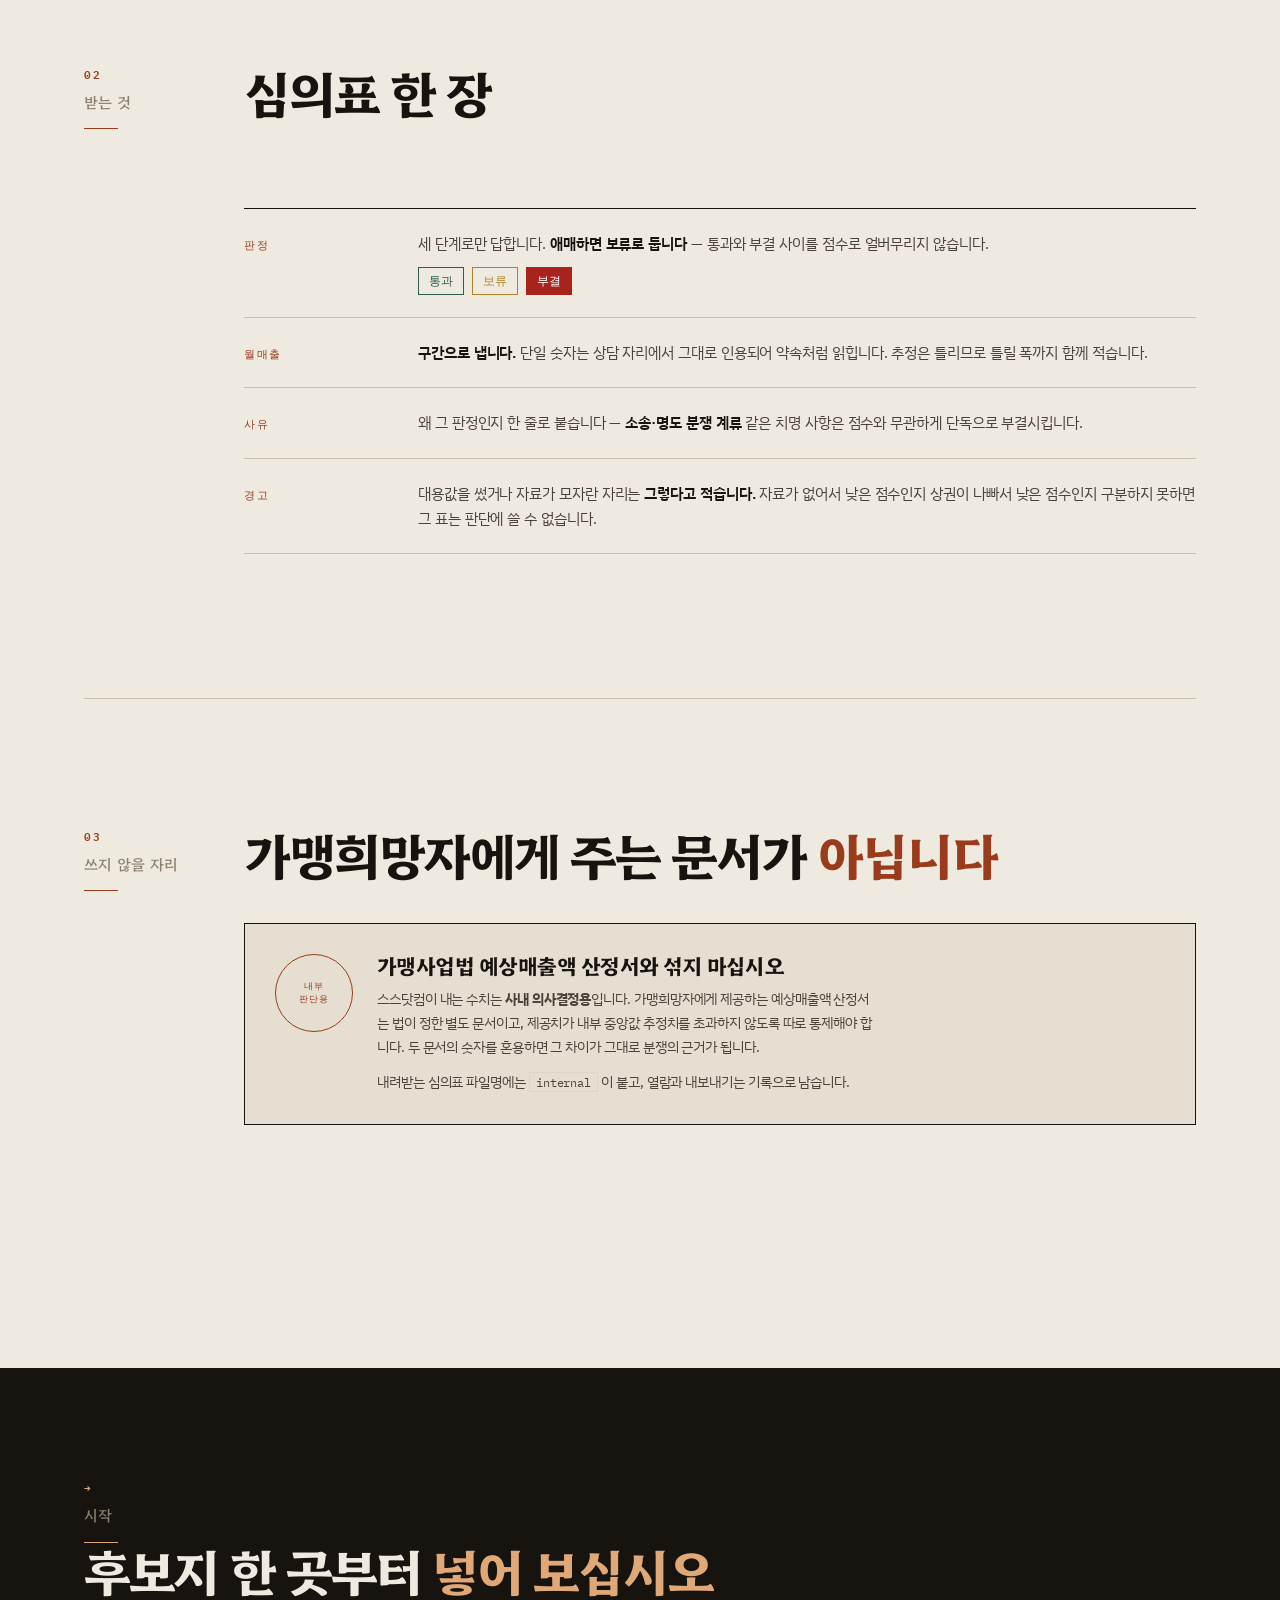
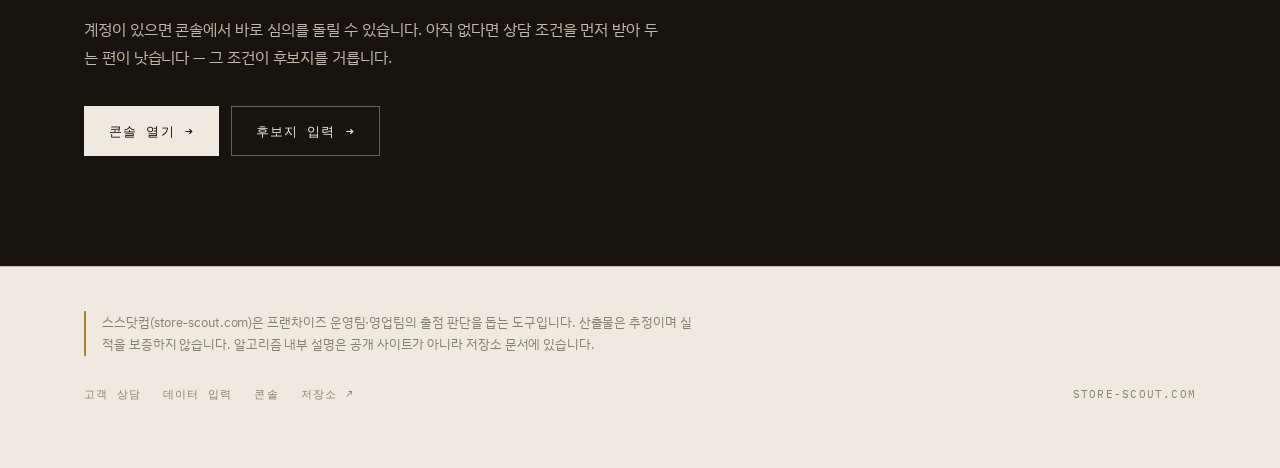
==== commit f6e49357: "알고리즘을 백엔드 문서로 내리고 프론트는 서비스 페이지로 바꾼다 스스닷컴 공개 페이지가 851줄짜리 알고리즘 설명서였다 — 문제·파이프라인·판정· 산출·한계. 그건 엔지니어링 문서" ====
--- a/cafe-trade-area/index.html
+++ b/cafe-trade-area/index.html
@@ -4,7 +4,7 @@
 <meta charset="UTF-8"/>
 <meta name="viewport" content="width=device-width, initial-scale=1.0"/>
 <title>스스닷컴 — 점포개발 상권분석</title>
-<meta name="description" content="등시선으로 상권을 획정하고 Huff 로 경쟁을 배분해 매출을 예측구간으로 추정한 뒤, 부결 트리거로 출점 여부를 심의하는 사내 알고리즘. M1~M6 6개 모듈."/>
+<meta name="description" content="스스닷컴 — 프랜차이즈 운영팀·영업팀을 위한 점포개발 상권분석. 후보지를 넣으면 통과·보류·부결 판정과 월매출 예측구간, 부결 사유를 냅니다."/>
 <meta name="color-scheme" content="light"/>
 <meta property="og:title" content="스스닷컴 — 점포개발 상권분석"/>
 <meta property="og:description" content="정량 점수는 보조, 부결 트리거가 실질 방어선. store-scout.com"/>
@@ -197,125 +197,7 @@
   border:1px solid var(--rule-soft);padding:1px 6px;white-space:nowrap;
 }
 
-/* ── 대조(폐기 vs 현행) ────────────────────────────────── */
-.vs{display:grid;grid-template-columns:minmax(0,1fr) minmax(0,1fr);gap:0;margin-top:42px;border:1px solid var(--rule)}
-@media(max-width:800px){.vs{grid-template-columns:minmax(0,1fr)}}
-.vs > div{padding:28px 30px;min-width:0}
-.vs .old{background:var(--paper-2);border-right:1px solid var(--rule);position:relative}
-@media(max-width:800px){.vs .old{border-right:0;border-bottom:1px solid var(--rule)}}
-.vs h4{
-  font-family:var(--mono);font-size:10.5px;font-weight:600;letter-spacing:.18em;
-  text-transform:uppercase;display:flex;align-items:center;gap:8px;
-}
-.vs .old h4{color:var(--ink-mute)}
-.vs .new h4{color:var(--survey)}
-.calc{margin-top:20px;font-family:var(--mono);font-size:13px;line-height:2.1;color:var(--ink-soft)}
-.calc s{color:var(--ink-mute);text-decoration-color:var(--alert);text-decoration-thickness:1px}
-.out{
-  margin-top:20px;padding-top:18px;border-top:1px solid var(--rule);
-  font-family:var(--mono);font-weight:600;letter-spacing:-.02em;
-  display:flex;align-items:baseline;gap:10px;flex-wrap:wrap;
-}
-.out .n{font-size:clamp(26px,3.6vw,38px)}
-.vs .old .out .n{color:var(--ink-mute);text-decoration:line-through;text-decoration-color:var(--alert)}
-.vs .new .out .n{color:var(--roast)}
-.out .u{font-size:13px;color:var(--ink-mute);font-weight:400}
-.verdict{margin-top:14px;font-size:13px;line-height:1.65;color:var(--ink-soft)}
-.verdict b{color:var(--alert);font-weight:600}
-.vs .new .verdict b{color:var(--survey)}
-
-/* ── 채점 항목 ─────────────────────────────────────────── */
-.rubric{margin-top:44px;border-top:1px solid var(--ink)}
-.row{
-  display:grid;grid-template-columns:26px minmax(96px,1fr) minmax(0,2.1fr) 74px;
-  gap:20px;align-items:center;padding:19px 0;border-bottom:1px solid var(--rule);
-}
-@media(max-width:760px){
-  .row{grid-template-columns:22px 1fr 60px;gap:12px}
-  .row .desc{grid-column:2/-1;grid-row:2}
-}
-.row .i{font-family:var(--mono);font-size:11px;color:var(--ink-mute)}
-.row .nm{font-family:var(--serif);font-size:19px;font-weight:700;letter-spacing:-.02em}
-.row .desc{font-size:13.5px;color:var(--ink-mute);line-height:1.55}
-.row .pt{text-align:right;font-family:var(--mono);font-weight:600;font-size:15px;position:relative}
-.row .pt::after{
-  content:'';position:absolute;right:0;bottom:-19px;height:2px;background:var(--roast);
-  width:var(--w,0);transition:width 1s cubic-bezier(.22,.9,.3,1);
-}
-.rubric.on .row .pt::after{width:var(--w)}
-.row.total{border-bottom:2px solid var(--ink);padding-top:22px}
-.row.total .nm,.row.total .pt{color:var(--roast)}
-
-/* ── 공식 ──────────────────────────────────────────────── */
-.formula{margin-top:42px;display:grid;gap:1px;background:var(--rule);border:1px solid var(--rule)}
-.step{background:var(--paper);padding:26px 30px;display:grid;grid-template-columns:44px minmax(0,1fr);gap:22px;align-items:start}
-@media(max-width:700px){.step{grid-template-columns:minmax(0,1fr);gap:12px}}
-.step .s{
-  font-family:var(--mono);font-size:11px;font-weight:600;color:var(--paper);
-  background:var(--ink);width:26px;height:26px;display:grid;place-items:center;
-}
-.step h4{font-family:var(--serif);font-size:20px;font-weight:700;letter-spacing:-.02em}
-.step .eq{
-  margin-top:12px;font-family:var(--mono);font-size:13.5px;line-height:1.95;
-  color:var(--ink-soft);word-break:keep-all;
-}
-.step .eq b{color:var(--roast);font-weight:600}
-.step .note{margin-top:11px;font-size:13.5px;color:var(--ink-mute);line-height:1.66;max-width:60ch}
-.step .note b{color:var(--ink-soft);font-weight:600}
-.tagx{font-family:var(--mono);font-size:10px;letter-spacing:.12em;color:var(--roast);
-  border:1px solid var(--roast);padding:1px 6px;margin-left:8px;vertical-align:2px;font-weight:500}
-
-/* ── 산출 테이블 ───────────────────────────────────────── */
-.tbl-wrap{margin-top:42px;overflow-x:auto;border-top:1px solid var(--ink)}
-table{border-collapse:collapse;width:100%;min-width:880px}
-th{
-  font-family:var(--mono);font-size:10px;font-weight:600;letter-spacing:.14em;
-  text-transform:uppercase;color:var(--ink-mute);text-align:left;
-  padding:13px 12px 13px 0;border-bottom:1px solid var(--rule);white-space:nowrap;
-}
-th.n,td.n{text-align:right;padding-right:16px}
-tr > *:last-child{padding-right:0}
-td{padding:17px 12px 17px 0;border-bottom:1px solid var(--rule-soft);vertical-align:middle}
-td.n{font-family:var(--mono);font-weight:500;font-variant-numeric:tabular-nums}
-tbody tr{transition:background .16s}
-tbody tr:hover{background:var(--paper-2)}
-tbody tr td:first-child{position:relative;padding-left:16px}
-tbody tr td:first-child::before{
-  content:'';position:absolute;left:0;top:0;bottom:0;width:2px;background:var(--roast);
-  transform:scaleY(0);transform-origin:center;transition:transform .2s;
-}
-tbody tr:hover td:first-child::before{transform:scaleY(1)}
-.site{font-family:var(--serif);font-size:17px;font-weight:700;letter-spacing:-.02em}
-.site small{display:block;font-family:var(--sans);font-size:11.5px;font-weight:400;color:var(--ink-mute);letter-spacing:0;margin-top:2px}
-.gr{
-  display:inline-grid;place-items:center;width:21px;height:21px;font-family:var(--mono);
-  font-size:11px;font-weight:600;color:var(--paper);vertical-align:-4px;margin-right:9px;
-}
-.gr.A{background:var(--survey)} .gr.B{background:var(--ink)}
-.gr.C{background:var(--ochre)} .gr.D{background:var(--alert)}
-.neg{color:var(--alert)}
-.vd{font-family:var(--mono);font-size:10.5px;font-weight:600;letter-spacing:.1em;white-space:nowrap}
-.vd.pass{color:var(--survey)} .vd.hold{color:var(--ochre)} .vd.deny{color:var(--alert)}
-tr.denied{background:rgba(168,35,28,.045)}
-tr.denied .site{color:var(--alert)}
-.tbl-note{margin-top:18px;font-size:13px;color:var(--ink-mute);line-height:1.7;max-width:66ch}
-.tbl-note b{color:var(--alert);font-weight:600}
-
-/* ── 실행 경로 ─────────────────────────────────────────── */
-.paths{display:grid;grid-template-columns:minmax(0,1fr) minmax(0,1fr);gap:0;margin-top:42px;border:1px solid var(--rule)}
-@media(max-width:800px){.paths{grid-template-columns:minmax(0,1fr)}}
-.path{padding:30px;min-width:0}
-.path:first-child{border-right:1px solid var(--rule)}
-@media(max-width:800px){.path:first-child{border-right:0;border-bottom:1px solid var(--rule)}}
-.path h4{font-family:var(--serif);font-size:21px;font-weight:700;letter-spacing:-.025em}
-.path .kick{font-family:var(--mono);font-size:10px;letter-spacing:.16em;text-transform:uppercase;color:var(--roast);display:block;margin-bottom:9px}
-.path p{margin-top:12px;font-size:14px;color:var(--ink-soft);line-height:1.7}
-pre{
-  margin:18px 0 0;background:var(--ink);color:#e8e0d2;padding:17px 18px;overflow-x:auto;
-  font-family:var(--mono);font-size:12.5px;line-height:1.85;
-}
-pre .c{color:#9a8f7c}
-pre .f{color:#e0a877}
+/* ── 보호 도장(쓰지 않을 자리) ──────────────────────────── */
 .guard{
   margin-top:42px;border:1px solid var(--ink);padding:30px;background:var(--paper-2);
   display:grid;grid-template-columns:auto 1fr;gap:24px;align-items:start;
@@ -381,6 +263,32 @@
   .rubric .row .pt::after{width:var(--w)}
   html{scroll-behavior:auto}
 }
+
+/* ── 서비스 흐름(3단) ───────────────────────────────────── */
+.flow{display:grid;grid-template-columns:repeat(3,minmax(0,1fr));gap:0;margin-top:44px;border:1px solid var(--rule)}
+@media(max-width:820px){.flow{grid-template-columns:minmax(0,1fr)}}
+.flow .fs{padding:30px;min-width:0;border-right:1px solid var(--rule)}
+.flow .fs:last-child{border-right:0}
+@media(max-width:820px){.flow .fs{border-right:0;border-bottom:1px solid var(--rule)}
+  .flow .fs:last-child{border-bottom:0}}
+.flow .fs .no{font-family:var(--mono);font-size:10px;letter-spacing:.18em;color:var(--roast);display:block;margin-bottom:10px}
+.flow .fs h4{font-family:var(--serif);font-size:20px;font-weight:700;letter-spacing:-.025em}
+.flow .fs p{margin-top:11px;font-size:14px;color:var(--ink-soft);line-height:1.72}
+.flow .fs .go{margin-top:16px;display:inline-flex;align-items:center;gap:7px;font-family:var(--mono);
+  font-size:11px;letter-spacing:.1em;text-transform:uppercase;color:var(--roast)}
+
+/* ── 산출물(심의표가 무엇을 말하는가) ───────────────────── */
+.gives{margin-top:42px;border-top:1px solid var(--ink)}
+.give{display:grid;grid-template-columns:minmax(110px,150px) minmax(0,1fr);gap:24px;
+  padding:22px 0;border-bottom:1px solid var(--rule);align-items:baseline}
+@media(max-width:640px){.give{grid-template-columns:minmax(0,1fr);gap:8px}}
+.give dt{font-family:var(--mono);font-size:11px;letter-spacing:.14em;text-transform:uppercase;color:var(--roast)}
+.give dd{margin:0;font-size:14.5px;color:var(--ink-soft);line-height:1.75}
+.give dd b{color:var(--ink);font-weight:600}
+.verd{display:flex;gap:8px;flex-wrap:wrap;margin-top:10px}
+.verd span{font-family:var(--mono);font-size:11.5px;padding:3px 10px;border:1px solid currentColor}
+.verd .v-o{color:var(--survey)} .verd .v-h{color:var(--ochre)}
+.verd .v-x{color:#fff;background:var(--alert);border-color:var(--alert)}
 </style>
 </head>
 <body>
@@ -389,7 +297,7 @@
 <div class="grain" aria-hidden="true"></div>
 <div class="sheet" aria-hidden="true">
   <i class="cross tl"></i><i class="cross tr"></i><i class="cross bl"></i><i class="cross br"></i>
-  <span class="id">SHEET 01 — TRADE AREA / CAFE FRANCHISE</span>
+  <span class="id">STORE-SCOUT.COM — TRADE AREA REVIEW</span>
 </div>
 
 <header class="mast">
@@ -402,51 +310,39 @@
     <b>스스닷컴</b><span>store-scout.com</span>
   </a>
   <nav>
-    <a href="#problem">문제</a>
-    <a href="#pipeline">파이프라인</a>
-    <a href="#verdict">판정</a>
-    <a href="#proof">산출</a>
-    <a href="#limits">한계</a>
+    <a href="#how">쓰는 법</a>
+    <a href="#gives">받는 것</a>
+    <a href="#limits">쓰지 않을 자리</a>
     <a href="consult/">고객 상담</a>
     <a href="input/">데이터 입력</a>
     <a href="app/index.html">콘솔 ↗</a>
   </nav>
 </header>
 
-<div class="wrap" style="padding-top:22px">
-  <div class="gov">
-    <b>사내 한정 · 대외 배포 금지</b>
-    <span>본 산출물은 내부 의사결정 자료입니다. 가맹희망자에게 제공하는 예상매출액
-      산정서와 수치를 혼용하지 마십시오. 제공치가 내부 중앙값 추정치를 초과하지 않도록
-      별도 통제해야 합니다.</span>
-  </div>
-</div>
-
 <main class="wrap">
 
   <!-- ══════════ 히어로 ══════════ -->
   <section class="hero">
     <div class="hero-grid">
       <div>
-        <div class="eyebrow rv">커피 프랜차이즈 점포개발 심의</div>
+        <div class="eyebrow rv">프랜차이즈 점포개발 상권분석</div>
         <h1 class="rv d1"><span>이 자리를</span><span class="l2">열어도</span><span class="l3">되는가</span></h1>
         <p class="lede rv d2">
-          보행 <b>등시선</b>으로 상권을 긋고, <b>Huff 모델</b>로 경쟁을 배분하고,
-          매출을 점추정이 아닌 <b>예측구간</b>으로 냅니다. 그리고 통과 여부는
-          점수가 아니라 <b>부결 트리거</b>가 정합니다 — 정량 점수는 보조입니다.
+          후보지를 넣으면 <b>통과·보류·부결</b> 판정과 <b>월매출 예측구간</b>,
+          그리고 <b>왜 그렇게 판정했는지</b>를 냅니다. 운영팀과 영업팀이
+          같은 표를 보고 출점을 결정하기 위한 도구입니다.
         </p>
         <div class="acts rv d3">
           <a class="btn solid" href="app/index.html">콘솔 열기 <span class="ar">→</span></a>
-          <a class="btn line" href="README.md">알고리즘 문서 <span class="ar">→</span></a>
+          <a class="btn line" href="consult/">고객 상담부터 <span class="ar">→</span></a>
         </div>
         <div class="facts rv d3">
-          <div class="fact"><b>6</b><span>모듈 · M1~M6</span></div>
-          <div class="fact"><b>4</b><span>치명 플래그 · 단독 부결</span></div>
-          <div class="fact"><b>89</b><span>검증 테스트</span></div>
+          <div class="fact"><b>3</b><span>단계 · 상담 → 입력 → 심의</span></div>
+          <div class="fact"><b>구간</b><span>단일 숫자를 내지 않습니다</span></div>
+          <div class="fact"><b>사유</b><span>판정마다 근거가 붙습니다</span></div>
         </div>
       </div>
 
-      <!-- 반경 도면 -->
       <div class="plat rv d2" aria-label="후보지 반경 500미터 경쟁 분포 개념도">
         <svg viewBox="0 0 520 520" role="img">
           <title>후보지를 원점에 둔 반경 500m 경쟁 분포도</title>
@@ -502,279 +398,107 @@
     </div>
   </section>
 
-  <!-- ══════════ 01 문제 ══════════ -->
-  <section class="sec" id="problem">
-    <div class="tag"><span class="no">01</span><span class="nm">문제</span><span class="bar"></span></div>
+  <!-- ══════════ 쓰는 법 ══════════ -->
+  <section class="sec" id="how">
+    <div class="tag"><span class="no">01</span><span class="nm">쓰는 법</span><span class="bar"></span></div>
     <div>
-      <h2 class="rv">반경 300m 원은 <span class="hl">상권이 아닙니다</span></h2>
-      <p class="sub rv d1">
-        커피는 유효 상권이 좁습니다. 반경 300m 안이어도 <b>6차선 도로에 횡단보도가 없거나,
-        하천·철로·옹벽이 지나가거나, 경사가 10%를 넘으면</b> 그쪽 수요는 0 에 수렴합니다.
-        원으로 그린 상권은 그 사실을 통째로 놓칩니다.
-      </p>
-      <p class="sub rv d1">
-        그래서 M1 은 OSM 보행 네트워크(4km/h)로 <b>등시선</b> P5·P10 을 긋고,
-        단절 요소를 barrier 로 미리 제거한 뒤 <b>잔존율 R</b> 을 냅니다.
-        같은 10분이라도 실제로 걸어 닿는 면적이 얼마나 남는지가 R 입니다.
-      </p>
-
-      <div class="vs rv d2">
-        <div class="old">
-          <h4><span>✕</span> 반경법</h4>
-          <div class="calc">
-            반경 <s>500m</s> 원<br/>
-            = 면적 78.5ha<br/>
-            <span style="color:var(--alert)">·</span> 단절 요소 반영 없음<br/>
-            <span style="color:var(--alert)">·</span> 모든 후보지가 같은 크기
-          </div>
-          <div class="out"><span class="n">R = —</span></div>
-          <p class="verdict"><b>변별 불가.</b> 강 건너편도, 6차선 반대편도
-            같은 상권으로 셉니다.</p>
-        </div>
-        <div class="new">
-          <h4><span>✓</span> 등시선 · 잔존율</h4>
-          <div class="calc">
-            P10 = 보행 10분 도달 폴리곤<br/>
-            R = area(P10) ÷ (π × 667m²)<br/>
-            <span style="color:var(--survey)">·</span> 목동 아파트단지 R = 0.74<br/>
-            <span style="color:var(--survey)">·</span> 신림 학원가 &nbsp;&nbsp;&nbsp;R = 0.52
-          </div>
-          <div class="out"><span class="n">0.52~0.74</span><span class="u">예시 6곳</span></div>
-          <p class="verdict"><b>같은 10분이 다른 면적입니다.</b> 신림은 도달 가능 면적의
-            48%가 단절로 날아갑니다.</p>
-        </div>
-      </div>
-
-      <p class="tbl-note rv" style="margin-top:22px">
-        등시선을 확보하지 못하면 원형으로 폴백하지만, 그때는 산출물 전체에 경고가 붙습니다.
-        명세가 <b>오차의 가장 큰 부분을 흡수한다</b>고 지목한 단계를 건너뛴 상태이기 때문입니다.
-      </p>
+    <h2 class="rv">세 단계로 끝납니다</h2>
+    <p class="sub rv d1">각 단계는 따로 씁니다. 상담 없이 후보지만 넣어도 되고,
+      상담 조건을 붙이면 그 조건으로 후보지를 거르고 고정비를 얹습니다.</p>
+
+    <div class="flow rv d1">
+      <div class="fs">
+        <span class="no">STEP 01</span>
+        <h4>고객 상담</h4>
+        <p>창업 희망 지역·평수·상권 유형, 투자금과 운영 형태를 받아 둡니다.
+          운영 형태와 투자금 형태는 고정비를 바꾸므로 판정까지 닿습니다.</p>
+        <a class="go" href="consult/">상담 열기 →</a>
+      </div>
+      <div class="fs">
+        <span class="no">STEP 02</span>
+        <h4>후보지 입력</h4>
+        <p>주소를 검색해 위치를 확정하고 실사 결과를 채웁니다.
+          실사 전이라면 주소와 마진율만으로도 후보지를 미리 추릴 수 있습니다.</p>
+        <a class="go" href="input/">입력 열기 →</a>
+      </div>
+      <div class="fs">
+        <span class="no">STEP 03</span>
+        <h4>심의</h4>
+        <p>후보지 묶음을 올리면 판정표가 나옵니다. 후보지마다 판정·예측구간·사유가
+          붙고, 자료가 모자라 판단을 미룬 자리는 그렇다고 적힙니다.</p>
+        <a class="go" href="app/index.html">콘솔 열기 →</a>
+      </div>
+    </div>
     </div>
   </section>
 
-  <!-- ══════════ 02 파이프라인 ══════════ -->
-  <section class="sec" id="pipeline">
-    <div class="tag"><span class="no">02</span><span class="nm">파이프라인</span><span class="bar"></span></div>
+  <!-- ══════════ 받는 것 ══════════ -->
+  <section class="sec" id="gives">
+    <div class="tag"><span class="no">02</span><span class="nm">받는 것</span><span class="bar"></span></div>
     <div>
-      <h2 class="rv">여섯 모듈</h2>
-      <p class="sub rv d1">
-        M1 이 상권을 긋고, M2 가 그 안의 수요를 세고, M3 이 경쟁과 나누고, M4 가 매출을
-        추정하고, M5 가 판정합니다. <b>M6 는 선택이 아닙니다</b> — 실적으로 계수를 교정하지
-        않으면 앞의 다섯이 스스로를 검증할 방법이 없습니다.
-      </p>
-
-      <div class="formula rv d2">
-        <div class="step"><span class="s">1</span><div>
-          <h4>상권 획정 <span class="tagx">M1</span></h4>
-          <div class="eq">R = area(P10) ÷ (π × <b>667m</b>²)</div>
-          <p class="note">보행 등시선 P5·P10. barrier(횡단보도 없는 6차선 이상·하천·철로·
-            옹벽·경사 10% 초과)는 폴리곤 생성 단계에서 제거합니다.</p>
-        </div></div>
-        <div class="step"><span class="s">2</span><div>
-          <h4>수요 변수 <span class="tagx">M2</span></h4>
-          <div class="eq">D_am_adj = D_am_같은편 + ( D_am_반대편 × <b>0.3</b> )</div>
-          <p class="note">100m 격자 인구를 등시선과 면적 가중 교차해 H·W 를 냅니다.
-            유동인구는 출근 진행 방향과 도로 좌·우로 나눠 횡단저항을 적용합니다.</p>
-        </div></div>
-        <div class="step"><span class="s">3</span><div>
-          <h4>경쟁 배분 <span class="tagx">M3</span></h4>
-          <div class="eq">S_i = ( A_i / d_i^<b>λ</b> ) ÷ Σ ( A_j / d_j^<b>λ</b> ) &nbsp;·&nbsp; A = 좌석수^0.5 × 브랜드가중</div>
-          <p class="note">Huff 모델. 거리는 직선이 아니라 보행 네트워크 거리입니다.
-            수요가 상권에 흩어져 있으므로 격자마다 점유율을 구해 수요로 가중평균합니다.</p>
-        </div></div>
-        <div class="step"><span class="s">4</span><div>
-          <h4>매출 추정 <span class="tagx">M4</span></h4>
-          <div class="eq">Mode A ( n ≥ 15 ) 로그선형 회귀 &nbsp;/&nbsp; Mode B ( n &lt; 15 ) 기준점포 앵커링</div>
-          <p class="note">출력은 점추정이 아니라 <b>예측구간</b>입니다. 하한·중앙·상한을
-            out-of-fold 잔차의 25/50/75 분위로 만듭니다 — 정규성을 가정하지 않고
-            실제로 빗나간 만큼만 벌립니다. <b>중앙값이 심의 기준값</b>입니다.</p>
-        </div></div>
-        <div class="step"><span class="s">5</span><div>
-          <h4>판정 <span class="tagx">M5</span></h4>
-          <div class="eq">BEP = F ÷ ( 1 − v ) &nbsp;·&nbsp; margin = ( R_median − BEP ) ÷ R_median</div>
-          <p class="note">통과 / 보류 / 부결 3단. 자기잠식은 등시선 중첩률로 잽니다 —
-            overlap × 기존점 매출 × κ.</p>
-        </div></div>
-        <div class="step"><span class="s">6</span><div>
-          <h4>사후 보정 <span class="tagx">M6</span></h4>
-          <div class="eq">MAPE &gt; <b>20%</b> 가 <b>3건 연속</b> → 모델 재적합</div>
-          <p class="note">개점 후 6·12개월 실매출로 λ·κ·횡단저항을 교정합니다.
-            <b>계수를 자동으로 바꾸지 않습니다</b> — 제안서를 내고 사람이 반영합니다.
-            심의 기준이 아무도 모르게 바뀌는 쪽이 더 위험합니다.</p>
-        </div></div>
-      </div>
+    <h2 class="rv">심의표 한 장</h2>
+    <p class="sub rv d1">회의에 그대로 올리는 문서입니다. 후보지마다 이 네 가지가 붙습니다.</p>
+
+    <dl class="gives rv d1">
+      <div class="give">
+        <dt>판정</dt>
+        <dd>세 단계로만 답합니다. <b>애매하면 보류로 둡니다</b> — 통과와 부결 사이를
+          점수로 얼버무리지 않습니다.
+          <div class="verd"><span class="v-o">통과</span><span class="v-h">보류</span><span class="v-x">부결</span></div>
+        </dd>
+      </div>
+      <div class="give">
+        <dt>월매출</dt>
+        <dd><b>구간으로 냅니다.</b> 단일 숫자는 상담 자리에서 그대로 인용되어
+          약속처럼 읽힙니다. 추정은 틀리므로 틀릴 폭까지 함께 적습니다.</dd>
+      </div>
+      <div class="give">
+        <dt>사유</dt>
+        <dd>왜 그 판정인지 한 줄로 붙습니다 — <b>소송·명도 분쟁 계류</b> 같은 치명
+          사항은 점수와 무관하게 단독으로 부결시킵니다.</dd>
+      </div>
+      <div class="give">
+        <dt>경고</dt>
+        <dd>대용값을 썼거나 자료가 모자란 자리는 <b>그렇다고 적습니다.</b>
+          자료가 없어서 낮은 점수인지 상권이 나빠서 낮은 점수인지 구분하지 못하면
+          그 표는 판단에 쓸 수 없습니다.</dd>
+      </div>
+    </dl>
     </div>
   </section>
 
-  <!-- ══════════ 03 판정 ══════════ -->
-  <section class="sec" id="verdict">
-    <div class="tag"><span class="no">03</span><span class="nm">판정</span><span class="bar"></span></div>
+  <!-- ══════════ 쓰지 않을 자리 ══════════ -->
+  <section class="sec" id="limits">
+    <div class="tag"><span class="no">03</span><span class="nm">쓰지 않을 자리</span><span class="bar"></span></div>
     <div>
-      <h2 class="rv">점수는 보조입니다.<br/><span class="hl">부결 트리거가 방어선입니다</span></h2>
-      <p class="sub rv d1">
-        추정 매출은 틀릴 수 있습니다. 그래서 통과 여부를 점수에 걸지 않습니다.
-        아래 네 항목은 <b>점수·매출과 무관하게 단독으로</b> 부결시킵니다.
-      </p>
-
-      <div class="rubric rv d2">
-        <div class="row"><span class="i">⛔</span><span class="nm">근저당 과다</span>
-          <span class="desc">등기부상 선순위 권리로 보증금 회수가 불확실한 물건</span>
-          <span class="pt">부결</span></div>
-        <div class="row"><span class="i">⛔</span><span class="nm">임대인 불일치</span>
-          <span class="desc">등기부상 소유자와 계약 상대가 다름 — 전대차 구조·자기거래 정황</span>
-          <span class="pt">부결</span></div>
-        <div class="row"><span class="i">⛔</span><span class="nm">소송 계류</span>
-          <span class="desc">명도 분쟁·소송이 걸려 있는 물건</span>
-          <span class="pt">부결</span></div>
-        <div class="row"><span class="i">⛔</span><span class="nm">인허가 불가</span>
-          <span class="desc">용도지역·정화조 용량 등으로 휴게음식점 인허가가 나지 않음</span>
-          <span class="pt">부결</span></div>
-        <div class="row total"><span class="i">△</span><span class="nm">안전마진</span>
-          <span class="desc">margin &lt; 15% 부결 · margin &lt; 30% 또는 하한 시나리오 적자면 보류</span>
-          <span class="pt">15 / 30</span></div>
-      </div>
-
-      <p class="tbl-note rv" style="margin-top:22px">
-        예시의 <b>홍대 어울마당로</b>는 margin 41.8% 로 수익성 기준을 통과하지만
-        명도 분쟁이 걸려 있어 <b>부결</b>입니다. 실사 칸이 비어 있으면 '통과'에도
-        <b>잠정</b> 표시가 붙습니다 — 실사 전 통과는 통과가 아닙니다.
-      </p>
+    <h2 class="rv">가맹희망자에게 주는 문서가 <span class="hl">아닙니다</span></h2>
+
+    <div class="guard rv d1">
+      <div class="seal">내부<br/>판단용</div>
+      <div>
+        <h4>가맹사업법 예상매출액 산정서와 섞지 마십시오</h4>
+        <p>스스닷컴이 내는 수치는 <b>사내 의사결정용</b>입니다. 가맹희망자에게 제공하는
+          예상매출액 산정서는 법이 정한 별도 문서이고, 제공치가 내부 중앙값 추정치를
+          초과하지 않도록 따로 통제해야 합니다. 두 문서의 숫자를 혼용하면 그 차이가
+          그대로 분쟁의 근거가 됩니다.</p>
+        <p>내려받는 심의표 파일명에는 <code>internal</code> 이 붙고, 열람과 내보내기는
+          기록으로 남습니다.</p>
+      </div>
+    </div>
     </div>
   </section>
-
-  <!-- ══════════ 04 산출 ══════════ -->
-  <section class="sec" id="proof">
-    <div class="tag"><span class="no">04</span><span class="nm">산출</span><span class="bar"></span></div>
-    <div>
-      <h2 class="rv">예시 6곳, <span class="hl">실제 심의표</span></h2>
-      <p class="sub rv d1">
-        <code>./run_all.sh</code> 가 낸 값입니다. Mode A(회귀) · 유효표본 16 ·
-        R² 0.938 · LOOCV MAPE 16.9%. 금액 단위 만원.
-      </p>
-
-      <div class="tbl-wrap rv d2">
-        <table>
-          <thead><tr><th>판정</th><th>후보지</th><th class="n">S</th><th class="n">R</th>
-            <th class="n">Huff</th><th class="n">월매출(중앙)</th><th class="n">BEP</th>
-            <th class="n">margin</th><th>사유</th></tr></thead>
-          <tbody>
-            <tr><td><span class="vd hold">△ 보류</span></td>
-              <td><span class="site">강남역 11번출구<small>예측구간 4,438~5,490</small></span></td>
-              <td class="n">59.0</td><td class="n">0.55</td><td class="n">2.81%</td>
-              <td class="n">5,175</td><td class="n">2,430</td><td class="n">53.0%</td>
-              <td class="why">S 59.0 &lt; 70 · 자사 상권 중첩 52% &gt; 30%</td></tr>
-            <tr><td><span class="vd hold">△ 보류</span></td>
-              <td><span class="site">성수 연무장길<small>예측구간 3,071~3,799</small></span></td>
-              <td class="n">55.5</td><td class="n">0.62</td><td class="n">8.27%</td>
-              <td class="n">3,581</td><td class="n">1,832</td><td class="n">48.8%</td>
-              <td class="why">S 55.5 &lt; 70</td></tr>
-            <tr><td><span class="vd hold">△ 보류</span></td>
-              <td><span class="site">판교 유스페이스<small>예측구간 2,917~3,609</small></span></td>
-              <td class="n">47.2</td><td class="n">0.66</td><td class="n">5.78%</td>
-              <td class="n">3,402</td><td class="n">2,299</td><td class="n">32.4%</td>
-              <td class="why">S 47.2 &lt; 70</td></tr>
-            <tr class="denied"><td><span class="vd deny">✕ 부결</span></td>
-              <td><span class="site">홍대 어울마당로<small>수익성은 통과 · 권리관계로 탈락</small></span></td>
-              <td class="n">48.1</td><td class="n">0.58</td><td class="n">4.03%</td>
-              <td class="n">3,237</td><td class="n">1,883</td><td class="n">41.8%</td>
-              <td class="why">치명: 소송·명도 분쟁 계류 중인 물건</td></tr>
-            <tr class="denied"><td><span class="vd deny">✕ 부결</span></td>
-              <td><span class="site">목동 7단지 상가<small>하한 시나리오 −12.6%</small></span></td>
-              <td class="n">49.9</td><td class="n">0.74</td><td class="n">17.93%</td>
-              <td class="n">1,786</td><td class="n">1,724</td><td class="n neg">3.5%</td>
-              <td class="why">margin 3.5% &lt; 15%</td></tr>
-            <tr class="denied"><td><span class="vd deny">✕ 부결</span></td>
-              <td><span class="site">신림 별빛거리<small>BEP 미달</small></span></td>
-              <td class="n">40.0</td><td class="n">0.52</td><td class="n">6.52%</td>
-              <td class="n">1,802</td><td class="n">1,842</td><td class="n neg">−2.2%</td>
-              <td class="why">margin −2.2% &lt; 15%</td></tr>
-          </tbody>
-        </table>
-      </div>
-      <p class="tbl-note rv">
-        통과 0곳. 목동은 Huff 점유율 17.9%로 여섯 곳 중 가장 높지만 배후 규모가 작아
-        BEP 를 겨우 넘고, 하한 시나리오에서 적자로 꺾입니다. <b>점유율이 높다고 되는 자리가
-        아닙니다.</b>
-      </p>
-    </div>
-  </section>
-
-  <!-- ══════════ 05 한계 ══════════ -->
-  <section class="sec" id="limits">
-    <div class="tag"><span class="no">05</span><span class="nm">한계</span><span class="bar"></span></div>
-    <div>
-      <h2 class="rv">심의 자리에서 <span class="hl">반드시 고지할 것</span></h2>
-      <p class="sub rv d1">
-        이 시스템이 무엇을 모르는지가 무엇을 아는지만큼 중요합니다.
-        모든 리포트 말미에 미검증 계수 목록이 인쇄됩니다.
-      </p>
-
-      <div class="formula rv d2">
-        <div class="step"><span class="s">!</span><div>
-          <h4>Mode B 는 순환논리에 가깝습니다</h4>
-          <p class="note">가중치를 임의로 정하고, 그 가중치로 만든 점수로 매출을 추정하고,
-            그 추정치로 통과를 판단합니다. 검증되는 것은 사후 실적뿐입니다.
-            <b>대응</b> — Mode B 구간에서는 결과를 심의 참고자료로만 쓰고,
-            최종 판단은 부결 트리거에 둡니다.</p>
-        </div></div>
-        <div class="step"><span class="s">!</span><div>
-          <h4>유동인구 해상도</h4>
-          <p class="note">기지국 기반 추정치는 시간대 정밀도가 낮고 도로 좌·우 구분이
-            안 되는 경우가 많습니다. D_am 과 방향성 보정은 정확도의 핵심 변수입니다.
-            <b>대응</b> — 후보지별 <b>07~09시 현장 통행량 실측 카운트</b>를 필수 절차로
-            편성합니다. 이 절차 없이는 M2 이후 전 단계의 신뢰도가 확보되지 않습니다.</p>
-        </div></div>
-        <div class="step"><span class="s">!</span><div>
-          <h4>계수 전반이 미검증입니다</h4>
-          <div class="eq">λ = <b>2.2</b> &nbsp;·&nbsp; 횡단저항 <b>0.3</b> &nbsp;·&nbsp; κ = <b>0.5</b> &nbsp;·&nbsp; 브랜드 티어 가중 &nbsp;·&nbsp; 축별 배점</div>
-          <p class="note">전부 실무 판단 초기값이며 실증 근거가 없습니다. 계수 레지스트리가
-            검증 상태(MEASURED / ESTIMATED)를 함께 들고 있고, M6 루프가 순차 교정합니다.</p>
-        </div></div>
-        <div class="step"><span class="s">!</span><div>
-          <h4>S &lt; 70 임계가 축퇴합니다</h4>
-          <p class="note">S 는 풀 내 min-max 정규화라 <b>모든 지표에서 동시에 1등이어야</b>
-            100 에 닿습니다. 예시 데이터의 풀 최댓값은 <b>63.0</b> 이고, 그 결과
-            'S &lt; 70' 이 여섯 후보지 전부에 무조건 걸려 변별력이 없습니다.
-            코드가 이 상황을 감지해 심의표에 경고를 찍습니다 —
-            <b>임계값을 포트폴리오 기준으로 재설정할지, 정규화 방식을 바꿀지는 결정이
-            필요한 사항입니다.</b></p>
-        </div></div>
-      </div>
-
-      <div class="guard rv d1">
-        <div class="seal">M6<br/>REQUIRED</div>
-        <div>
-          <h4>사후 보정 루프 없이는 운영하지 마십시오</h4>
-          <p>개점 후 6·12개월 실매출을 수집해 예측 오차를 기록하고, λ·κ·횡단저항을 교정하고,
-            유효 표본 15개에 도달하면 Mode B 에서 Mode A 로 전환합니다.
-            이 루프가 없으면 Mode B 는 순환논리를 벗어나지 못하고 모든 계수가 미검증으로
-            남습니다. 계수 변경은 자동 적용되지 않으며, 변경 이력과 적용 시점을 남겨야
-            과거 심의와 비교가 끊기지 않습니다.</p>
-        </div>
-      </div>
-    </div>
-  </section>
-
 </main>
 
 <!-- ══════════ CTA ══════════ -->
 <section class="cta">
   <div class="wrap">
-    <div class="sec" style="padding:0">
-      <div class="tag"><span class="no">06</span><span class="nm">다음</span><span class="bar"></span></div>
-      <div>
-        <h2 class="rv">추정은 틀립니다.<br/><span class="hl">그래서 방어선을 따로 둡니다</span></h2>
-        <p class="sub rv d1">
-          알고리즘은 후보지를 줄이는 도구입니다. 등기부를 떼고, 임대인을 확인하고,
-          오전 7시에 나가 통행량을 세는 일은 사람이 합니다.
-          그 실사가 끝나기 전의 '통과'는 잠정입니다.
-        </p>
-        <div class="acts rv d2">
-          <a class="btn solid" href="app/index.html">콘솔 열기 <span class="ar">→</span></a>
-          <a class="btn line" href="QUICKSTART.md">실행 순서 <span class="ar">→</span></a>
-          <a class="btn line" href="README.md">알고리즘 문서 <span class="ar">→</span></a>
-        </div>
-      </div>
+    <div class="tag"><span class="no">→</span><span class="nm">시작</span><span class="bar"></span></div>
+    <h2 class="rv">후보지 한 곳부터 <span class="hl">넣어 보십시오</span></h2>
+    <p class="sub rv d1">계정이 있으면 콘솔에서 바로 심의를 돌릴 수 있습니다.
+      아직 없다면 상담 조건을 먼저 받아 두는 편이 낫습니다 — 그 조건이 후보지를 거릅니다.</p>
+    <div class="acts rv d2">
+      <a class="btn solid" href="app/index.html">콘솔 열기 <span class="ar">→</span></a>
+      <a class="btn line" href="input/">후보지 입력 <span class="ar">→</span></a>
     </div>
   </div>
 </section>
@@ -782,70 +506,33 @@
 <footer>
   <div class="wrap">
     <p class="disc">
-      <b>사내 한정 · 대외 배포 금지.</b> 본 시스템의 산출물은 내부 의사결정 자료입니다.
-      가맹희망자에게 제공하는 <b>예상매출액 산정서와 수치를 혼용하지 마십시오.</b>
-      제공치가 내부 중앙값 추정치를 초과하지 않도록 별도 통제해야 합니다.
-      매출·손익은 규칙 기반 모델에 의한 추정치이며 실제 매출을 보장하지 않습니다.
+      스스닷컴(store-scout.com)은 프랜차이즈 운영팀·영업팀의 출점 판단을 돕는 도구입니다.
+      산출물은 추정이며 실적을 보증하지 않습니다. 알고리즘 내부 설명은 공개 사이트가 아니라
+      저장소 문서에 있습니다.
     </p>
     <div class="fbar">
-      <a href="app/index.html">심의 콘솔</a>
-      <a href="README.md">README</a>
-      <a href="QUICKSTART.md">QUICKSTART</a>
+      <a href="consult/">고객 상담</a>
+      <a href="input/">데이터 입력</a>
+      <a href="app/index.html">콘솔</a>
       <a href="https://github.com/JasonSJo/jasons-company" rel="noopener">저장소 ↗</a>
-      <span class="sp">JASONS COMPANY</span>
+      <span class="sp">STORE-SCOUT.COM</span>
     </div>
   </div>
 </footer>
 
 <script>
-/* 스크롤 등장 — 한 번만 켜고 관찰 해제.
-   isIntersecting 만 보면 앵커 점프·스크롤 위치 복원으로 이미 위로 지나간 요소가
-   영영 숨은 채 남는다. 뷰포트 위로 지나간 것(top < 0)도 함께 켠다. */
-const io = new IntersectionObserver((es) => {
-  es.forEach(e => {
-    if (e.isIntersecting || e.boundingClientRect.top < 0) {
-      e.target.classList.add('in');
-      io.unobserve(e.target);
-    }
-  });
-}, { rootMargin: '0px 0px -12% 0px', threshold: .08 });
-document.querySelectorAll('.rv').forEach(el => io.observe(el));
-
-/* 채점표 막대는 표가 보일 때 한 번에 자란다 */
-const rubric = document.querySelector('.rubric');
-if (rubric) {
-  new IntersectionObserver((es, o) => {
-    if (es[0].isIntersecting) { rubric.classList.add('on'); o.disconnect(); }
-  }, { threshold: .25 }).observe(rubric);
-}
-
-/* 표의 수치는 스크롤 진입 시 세어 올린다 (감속 곡선) */
-const reduce = matchMedia('(prefers-reduced-motion: reduce)').matches;
-const fmt = (v, dec) => dec
-  ? v.toFixed(dec)
-  : Math.round(v).toLocaleString('ko-KR');
-
-function countUp(el) {
-  const target = parseFloat(el.dataset.cnt);
-  const dec = parseInt(el.dataset.dec || '0', 10);
-  const dur = 1100, t0 = performance.now();
-  const tick = (now) => {
-    const p = Math.min(1, (now - t0) / dur);
-    const e = 1 - Math.pow(1 - p, 3);          // easeOutCubic
-    el.textContent = fmt(target * e, dec);
-    if (p < 1) requestAnimationFrame(tick);
-    else el.textContent = fmt(target, dec);
-  };
-  requestAnimationFrame(tick);
-}
-
-if (!reduce) {
-  const nums = document.querySelectorAll('[data-cnt]');
-  const nio = new IntersectionObserver((es) => {
-    es.forEach(e => { if (e.isIntersecting) { countUp(e.target); nio.unobserve(e.target); } });
-  }, { threshold: .6 });
-  nums.forEach(n => nio.observe(n));
-}
+// 스크롤 등장. 자바스크립트가 죽어도 .rv 가 숨은 채로 남지 않게 먼저 보이게 해 둔다.
+(function(){
+  var els = document.querySelectorAll('.rv');
+  if (!('IntersectionObserver' in window)) {
+    els.forEach(function(el){ el.classList.add('in'); });
+    return;
+  }
+  var io = new IntersectionObserver(function(rows){
+    rows.forEach(function(r){ if (r.isIntersecting) { r.target.classList.add('in'); io.unobserve(r.target); } });
+  }, {rootMargin:'0px 0px -12% 0px'});
+  els.forEach(function(el){ io.observe(el); });
+})();
 </script>
 </body>
 </html>
